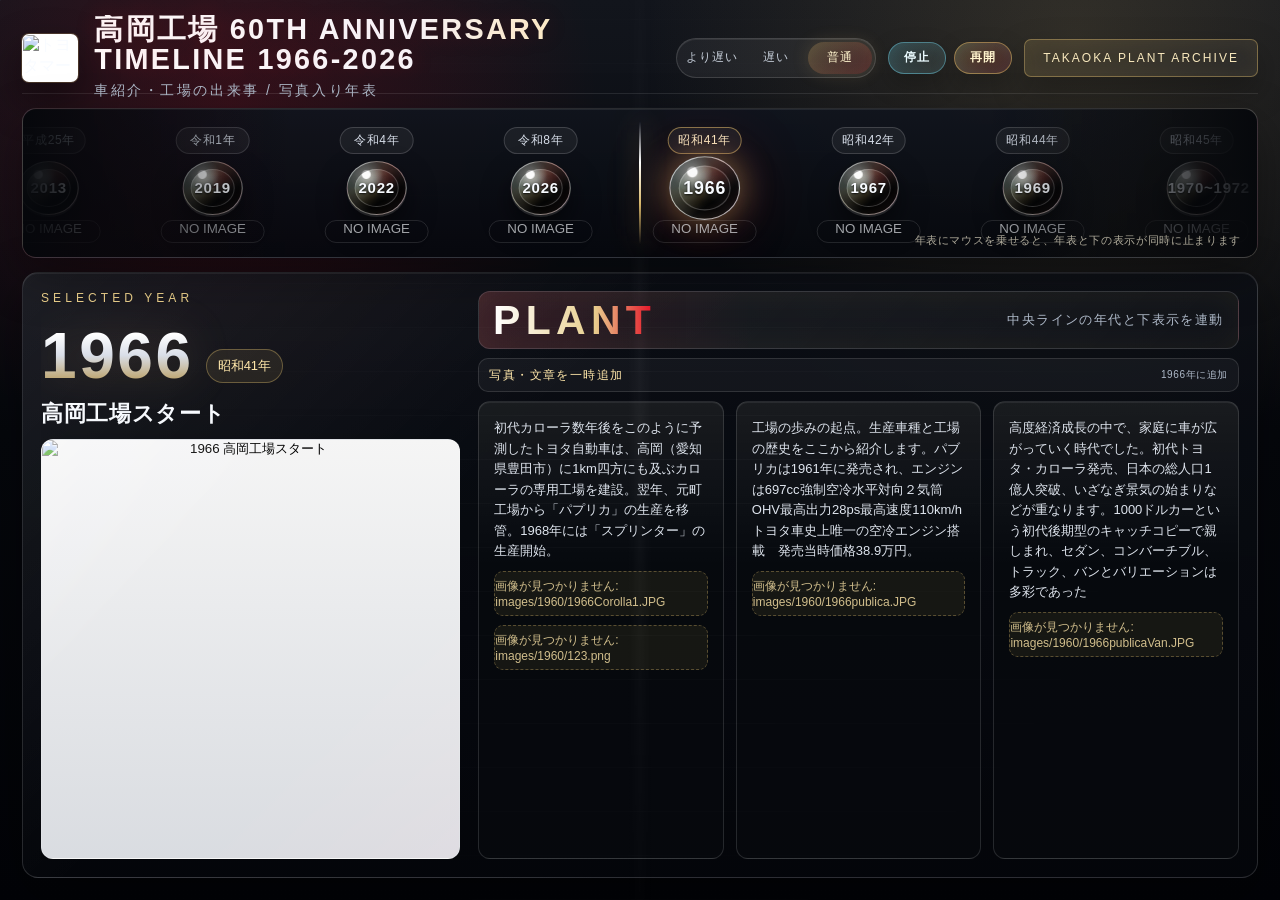
==== index.html @ 4bff5f4b "Add files via upload" ====
<!DOCTYPE html>
<html lang="ja">
<head>
  <meta charset="UTF-8" />
  <meta name="viewport" content="width=device-width, initial-scale=1.0" />
  <title>高岡工場 60th Anniversary Timeline</title>
  <link rel="stylesheet" href="style.css" />
  <script src="script.js" defer></script>
</head>
<body>
  <main class="page">
    <header class="header">
      <div class="title-area">
        <img
          src="images/factory/toyotamark.jpg?v=20260612"
          alt="トヨタマーク"
          class="mark"
        />
        <div>
          <h1><span>高岡工場 60th Anniversary</span> TIMELINE 1966-2026</h1>
          <p>車紹介・工場の出来事 / 写真入り年表</p>
        </div>
      </div>
      <div class="header-actions" aria-label="年表操作">
        <div class="speed-control" aria-label="年表の速度切替">
          <button class="speed-button" type="button" data-speed="verySlow">より遅い</button>
          <button class="speed-button" type="button" data-speed="slow">遅い</button>
          <button class="speed-button active" type="button" data-speed="normal">普通</button>
        </div>
        <div class="play-control" aria-label="年表の再生操作">
          <button id="pauseButton" class="control-button" type="button">停止</button>
          <button id="playButton" class="control-button" type="button">再開</button>
        </div>
        <div class="top-button">TAKAOKA PLANT ARCHIVE</div>
      </div>
    </header>

    <section class="timeline-frame" id="timelineFrame" aria-label="自動スクロール年表">
      <div class="center-line" aria-hidden="true"></div>
      <div class="track-mask">
        <div class="timeline-track" id="timelineTrack"></div>
      </div>
      <p class="pause-note">年表にマウスを乗せると、年表と下の表示が同時に止まります</p>
    </section>

    <section class="main-card">
      <div class="left-panel">
        <p class="label">SELECTED YEAR</p>
        <div class="year-line">
          <span class="big-year" id="selectedYear">1966</span>
          <span class="era-badge" id="selectedEra">昭和41年</span>
        </div>
        <h2 id="selectedTitle">高岡工場スタート</h2>
        <button class="photo-link" id="photoLink" type="button" data-placeholder="メイン写真を追加してください">
          <img id="mainPhoto" alt="選択された年代の写真" />
          <span>画像を開く</span>
        </button>
      </div>

      <div class="right-area">
        <div class="visual-title-box">
          <div id="visualTitle">PLANT</div>
          <p>中央ラインの年代と下表示を連動</p>
        </div>

        <details class="editor-panel">
          <summary>
            <span>写真・文章を一時追加</span>
            <small id="editorYearLabel">1966年に追加</small>
          </summary>
          <div class="editor-grid">
            <label>
              追加先
              <select id="editorTarget">
                <option value="car">車紹介</option>
                <option value="plant">工場の出来事</option>
                <option value="society">社会の出来事</option>
              </select>
            </label>
            <label>
              写真追加（最大3枚）
              <input id="editorImages" type="file" accept="image/*" multiple />
            </label>
            <label class="editor-text-label">
              文章追加
              <textarea id="editorText" rows="2" placeholder="選択中の年代に追加する文章"></textarea>
            </label>
            <div class="editor-buttons">
              <button id="addEditorText" type="button">文章を追加</button>
              <button id="clearEditorAdditions" type="button">一時追加をリセット</button>
            </div>
          </div>
          <p class="editor-note">
            アップローダーは、このブラウザ内の一時追加です。正式保存する場合は画像を images フォルダへ入れ、script.js の content に画像パスを追加してください。
          </p>
        </details>

        <div class="event-grid">
          <article>
            <div id="carContent" class="article-content"></div>
          </article>

          <article>
            <div id="factoryContent" class="article-content"></div>
          </article>

          <article>
            <div id="societyContent" class="article-content"></div>
          </article>
        </div>
      </div>
    </section>
  </main>
</body>
</html>
---- style.css ----
/* ===== 基本設定 ===== */
:root {
  --ink: #f8fbff;
  --muted: #aeb9c8;
  --line: rgba(255, 255, 255, .14);
  --line-strong: rgba(255, 255, 255, .28);
  --panel: rgba(12, 15, 22, .78);
  --panel-deep: rgba(4, 6, 11, .9);
  --red: #e50922;
  --red-soft: rgba(229, 9, 34, .55);
  --gold: #d8b76a;
  --gold-soft: rgba(216, 183, 106, .42);
  --cyan: #78e7ff;
  --cyan-soft: rgba(120, 231, 255, .3);
}

* {
  box-sizing: border-box;
  margin: 0;
  padding: 0;
}

html,
body {
  width: 100%;
  height: 100%;
  overflow: hidden;
  font-family: "Segoe UI", "Meiryo", sans-serif;
  color: var(--ink);
  background:
    radial-gradient(circle at 18% 12%, rgba(229, 9, 34, .18), transparent 28%),
    radial-gradient(circle at 84% 4%, rgba(216, 183, 106, .16), transparent 31%),
    linear-gradient(135deg, rgba(120, 231, 255, .06) 0 1px, transparent 1px 58px),
    linear-gradient(180deg, #12151c 0%, #05070c 48%, #020307 100%);
}

body::before {
  content: "";
  position: fixed;
  inset: 0;
  pointer-events: none;
  background:
    linear-gradient(90deg, transparent 0 49%, rgba(255, 255, 255, .035) 50%, transparent 51%),
    repeating-linear-gradient(0deg, rgba(255, 255, 255, .026) 0 1px, transparent 1px 44px);
  mask-image: radial-gradient(circle at center, #000 0%, transparent 78%);
}

/* ===== 画面全体 ===== */
.page {
  width: 100vw;
  height: 100vh;
  padding: 22px;
  display: grid;
  grid-template-rows: 72px 150px minmax(0, 1fr);
  gap: 14px;
}

/* ===== ヘッダー ===== */
.header {
  display: flex;
  justify-content: space-between;
  align-items: center;
  gap: 18px;
  border-bottom: 1px solid rgba(255, 255, 255, .1);
}

.title-area {
  min-width: 0;
  display: flex;
  align-items: center;
  gap: 16px;
}

.mark {
  width: 78px;
  height: 48px;
  object-fit: contain;
  object-position: center;
  display: block;
  border: 1px solid rgba(255, 255, 255, .64);
  border-radius: 7px;
  background: #fff;
  box-shadow: 0 0 0 1px rgba(216, 183, 106, .22), 0 18px 42px rgba(0, 0, 0, .45);
}

h1 {
  position: relative;
  font-size: clamp(18px, 2.25vw, 34px);
  line-height: 1.03;
  font-weight: 850;
  letter-spacing: .08em;
  color: transparent;
  background: linear-gradient(100deg, #fff 0%, #f8fbff 22%, #ffe9ad 36%, #fff 46%, #d8b76a 62%, #f7e7b0 78%, #fff 100%);
  background-size: 260% 100%;
  -webkit-background-clip: text;
  background-clip: text;
  text-transform: uppercase;
  text-shadow: 0 0 24px rgba(229, 9, 34, .18);
  animation: titleShine 5.8s ease-in-out infinite;
}

h1 span {
  color: transparent;
}

@keyframes titleShine {
  0% {
    background-position: 100% 50%;
    filter: drop-shadow(0 0 8px rgba(216, 183, 106, .08));
  }

  42% {
    background-position: 0% 50%;
    filter: drop-shadow(0 0 18px rgba(216, 183, 106, .28));
  }

  100% {
    background-position: 0% 50%;
    filter: drop-shadow(0 0 8px rgba(216, 183, 106, .12));
  }
}

.header p {
  margin-top: 7px;
  color: var(--muted);
  font-size: clamp(12px, 1.1vw, 16px);
  letter-spacing: .18em;
  white-space: nowrap;
}

.header-actions {
  flex: 0 0 auto;
  display: flex;
  align-items: center;
  gap: 12px;
}

.speed-control {
  display: grid;
  grid-template-columns: repeat(3, 1fr);
  padding: 3px;
  border: 1px solid rgba(255, 255, 255, .14);
  border-radius: 999px;
  background: rgba(255, 255, 255, .055);
  box-shadow: inset 0 1px 0 rgba(255, 255, 255, .08);
}

.speed-button {
  min-width: 64px;
  height: 32px;
  border: 0;
  border-radius: 999px;
  color: #c6ced9;
  background: transparent;
  font: inherit;
  font-size: 12px;
  letter-spacing: .08em;
  cursor: pointer;
  transition: color .2s ease, background .2s ease, box-shadow .2s ease;
}

.speed-button:hover {
  color: #fff;
}

.speed-button.active {
  color: #fff4ce;
  background: linear-gradient(135deg, rgba(216, 183, 106, .24), rgba(229, 9, 34, .16));
  box-shadow: inset 0 0 18px rgba(216, 183, 106, .12), 0 0 18px rgba(216, 183, 106, .16);
}


.play-control {
  display: flex;
  align-items: center;
  gap: 8px;
}

.control-button {
  min-width: 58px;
  height: 32px;
  border: 1px solid rgba(120, 231, 255, .42);
  border-radius: 999px;
  color: #eafbff;
  background: linear-gradient(135deg, rgba(120, 231, 255, .18), rgba(255, 255, 255, .045));
  box-shadow: inset 0 0 18px rgba(120, 231, 255, .1), 0 10px 26px rgba(0, 0, 0, .22);
  font: inherit;
  font-size: 12px;
  font-weight: 700;
  letter-spacing: .12em;
  cursor: pointer;
  transition: color .2s ease, background .2s ease, box-shadow .2s ease, opacity .2s ease;
}

.control-button:hover {
  color: #fff;
  background: linear-gradient(135deg, rgba(120, 231, 255, .28), rgba(216, 183, 106, .12));
  box-shadow: inset 0 0 18px rgba(120, 231, 255, .14), 0 0 18px rgba(120, 231, 255, .18);
}

.control-button.active {
  color: #fff4ce;
  border-color: rgba(216, 183, 106, .55);
  background: linear-gradient(135deg, rgba(216, 183, 106, .24), rgba(229, 9, 34, .16));
}

.top-button {
  flex: 0 0 auto;
  padding: 11px 18px;
  border: 1px solid rgba(216, 183, 106, .45);
  border-radius: 7px;
  color: #f8e8bd;
  background: linear-gradient(135deg, rgba(216, 183, 106, .12), rgba(255, 255, 255, .04));
  box-shadow: inset 0 0 22px rgba(216, 183, 106, .08), 0 14px 34px rgba(0, 0, 0, .28);
  font-size: 12px;
  letter-spacing: .17em;
}

/* ===== 上段タイムライン ===== */
.timeline-frame {
  position: relative;
  overflow: hidden;
  border: 1px solid var(--line);
  border-radius: 14px;
  background:
    linear-gradient(90deg, rgba(229, 9, 34, .08), transparent 20%, transparent 80%, rgba(216, 183, 106, .1)),
    linear-gradient(180deg, rgba(16, 20, 29, .92), rgba(6, 8, 13, .94));
  box-shadow: inset 0 1px 0 rgba(255, 255, 255, .08), 0 18px 48px rgba(0, 0, 0, .34);
}

.timeline-frame::before,
.timeline-frame::after {
  content: "";
  position: absolute;
  top: 0;
  bottom: 0;
  width: 22%;
  z-index: 4;
  pointer-events: none;
}

.timeline-frame::before {
  left: 0;
  background: linear-gradient(90deg, rgba(5, 7, 11, .96), transparent);
}

.timeline-frame::after {
  right: 0;
  background: linear-gradient(270deg, rgba(5, 7, 11, .96), transparent);
}

.center-line {
  position: absolute;
  left: 50%;
  top: 12px;
  width: 2px;
  height: calc(100% - 24px);
  transform: translateX(-50%);
  background: linear-gradient(180deg, transparent, #fff, var(--gold), transparent);
  box-shadow: 0 0 24px rgba(216, 183, 106, .72), 0 0 48px rgba(120, 231, 255, .18);
  z-index: 5;
}

.track-mask {
  height: 100%;
  overflow: hidden;
  padding: 18px 70px 20px;
}

.timeline-track {
  height: 100%;
  display: flex;
  width: max-content;
  transform: translateX(0);
}

.year-node {
  width: 164px;
  height: 116px;
  flex: 0 0 auto;
  border: 0;
  color: var(--ink);
  background: transparent;
  cursor: pointer;
  font-family: inherit;

   /* 追加 */
  text-align: center;
  display: flex;
  flex-direction: column;
  align-items: center;
  justify-content: center;
}


.year-node .era {
  display: inline-block;
  min-width: 74px;
  padding: 4px 8px;
  border: 1px solid rgba(255, 255, 255, .16);
  border-radius: 999px;
  background: rgba(255, 255, 255, .055);
  color: #d7dee9;
  font-size: 12px;
  letter-spacing: .05em;
}

.wheel {
  position: relative;
  width: 60px;
  height: 60px;
  margin: 7px auto 0;
  border-radius: 50%;
  display: grid;
  place-items: center;
  background:
    radial-gradient(circle at 32% 24%, rgba(255, 255, 255, .98) 0 4px, rgba(255, 255, 255, .34) 5px, transparent 17px),
    radial-gradient(circle at 58% 68%, rgba(0, 0, 0, .62), transparent 48%),
    linear-gradient(145deg, rgba(255, 255, 255, .3), rgba(216, 183, 106, .23) 34%, rgba(4, 7, 12, .9) 68%, rgba(229, 9, 34, .18)),
    conic-gradient(from 130deg, rgba(255, 255, 255, .54), rgba(216, 183, 106, .8), rgba(120, 231, 255, .22), rgba(12, 15, 22, .9), rgba(229, 9, 34, .44), rgba(255, 255, 255, .54));
  border: 1px solid rgba(255, 255, 255, .34);
  box-shadow:
    inset 9px 10px 16px rgba(255, 255, 255, .1),
    inset -12px -14px 18px rgba(0, 0, 0, .72),
    inset 0 0 0 7px rgba(0, 0, 0, .44),
    0 14px 28px rgba(0, 0, 0, .54),
    0 2px 0 rgba(255, 255, 255, .18);
  transition: transform .24s ease, box-shadow .24s ease, border-color .24s ease;
}

.wheel::before {
  content: "";
  position: absolute;
  inset: 7px;
  border-radius: 50%;
  border: 1px solid rgba(255, 255, 255, .2);
  background: linear-gradient(145deg, rgba(255, 255, 255, .08), transparent 42%);
  pointer-events: none;
}

.wheel::after {
  content: "";
  position: absolute;
  left: 15px;
  top: 12px;
  width: 18px;
  height: 10px;
  border-radius: 50%;
  background: rgba(255, 255, 255, .42);
  filter: blur(5px);
  pointer-events: none;
}

.wheel strong {
  position: relative;
  z-index: 1;
  font-size: 15px;
  letter-spacing: .05em;
  line-height: 1.05;
  text-align: center;
  white-space: nowrap;
  text-shadow: 0 1px 2px rgba(0, 0, 0, .8), 0 0 12px rgba(255, 244, 206, .28);
}

/* ===== 複数年表示のズレ防止 =====
   1970~1972 のようにまとめた年代は、
   年表ボタン内で 1970~ / 1972 の2段にして中央固定します。
   1年表示の 1966 などは今まで通り1段表示です。
*/
.wheel strong.year-range-label {
  display: flex;
  flex-direction: column;
  align-items: center;
  justify-content: center;
  gap: 0;
  font-size: 13px;
  line-height: .95;
  letter-spacing: .02em;
}

.year-node.active .era,
.year-node:hover .era {
  border-color: rgba(216, 183, 106, .58);
  color: #fff2ca;
}

.year-node.active .wheel,
.year-node:hover .wheel {
  border-color: rgba(255, 255, 255, .58);
  box-shadow:
    inset 10px 10px 18px rgba(255, 255, 255, .13),
    inset -12px -14px 20px rgba(0, 0, 0, .62),
    inset 0 0 0 7px rgba(0, 0, 0, .32),
    0 0 28px rgba(216, 183, 106, .52),
    0 0 58px rgba(229, 9, 34, .28),
    0 18px 34px rgba(0, 0, 0, .58);
  transform: scale(1.18);
}

.year-node.active .wheel {
  animation: activeWheelPulse 1.8s ease-in-out infinite;
}

@keyframes activeWheelPulse {
  0%,
  100% {
    transform: scale(1.16);
  }

  50% {
    transform: scale(1.24);
  }
}

.node-photo {
  width: 104px;
  height: 26px;
  margin: 5px auto 0;
  border-radius: 999px;
  overflow: hidden;
  border: 1px solid rgba(255, 255, 255, .18);
  opacity: .64;
}

.node-photo img {
  width: 120%;
  height: 100%;
  object-fit: cover;
}

.pause-note {
  position: absolute;
  right: 16px;
  bottom: 9px;
  z-index: 6;
  color: rgba(238, 231, 208, .72);
  font-size: 11px;
  letter-spacing: .06em;
}

/* ===== 下段メイン表示 ===== */
.main-card {
  min-height: 0;
  display: grid;
  grid-template-columns: minmax(320px, 35%) 1fr;
  gap: 18px;
  padding: 18px;
  border: 1px solid var(--line);
  border-radius: 16px;
  background:
    linear-gradient(135deg, rgba(255, 255, 255, .07), transparent 36%),
    linear-gradient(180deg, var(--panel), var(--panel-deep));
  box-shadow: inset 0 1px 0 rgba(255, 255, 255, .08), 0 22px 58px rgba(0, 0, 0, .4);
  overflow: hidden;
}

/* ===== 左側：年・メイン写真 ===== */
.left-panel {
  min-width: 0;
  min-height: 0;
  display: grid;
  grid-template-rows: auto auto auto minmax(0, 1fr);
  gap: 12px;
  overflow: hidden;
}

.label {
  color: #f1d58f;
  font-size: 12px;
  letter-spacing: .34em;
}

.year-line {
  display: flex;
  align-items: flex-end;
  gap: 12px;
  padding-top: 8px;
  min-width: 0;
  flex-wrap: wrap;
}

.big-year {
  /* SELECTED YEAR の通常1年表示。小さくしたい時は、この clamp の数値を下げます */
  font-size: clamp(45px, 5vw, 85px);
  line-height: .98;
  font-weight: 700;
  letter-spacing: .04em;
  max-width: 100%;
  background: linear-gradient(180deg, #fff 14%, #d9dee8 48%, #b49248 100%);
  -webkit-background-clip: text;
  color: transparent;
  filter: drop-shadow(0 0 22px rgba(216, 183, 106, .18));
}

/* SELECTED YEAR が 1970~1972 のような複数年の時だけ自動で小さめ・2段表示にする */
.big-year.year-range-label {
  font-weight: 500;
  display: inline-flex;
  flex-direction: column;
  align-items: flex-start;
  justify-content: flex-end;
  gap: 0;
  font-size: clamp(28px, 3vw, 48px);
  line-height: .82;
  letter-spacing: .02em;
  white-space: nowrap;
}

.era-badge {
  margin-bottom: 5px;
  padding: 7px 11px;
  border: 1px solid rgba(216, 183, 106, .38);
  border-radius: 999px;
  background: rgba(216, 183, 106, .1);
  color: #ffe7aa;
  font-size: 13px;
}

.left-panel h2 {
  font-size: clamp(20px, 1.7vw, 28px);
  line-height: 1.25;
  font-weight: 750;
  letter-spacing: .03em;
}

.photo-link {
  min-height: 0;
  height: 100%;
  position: relative;
  width: 100%;
  border: 1px solid rgba(255, 255, 255, .16);
  border-radius: 12px;
  background: linear-gradient(180deg, rgba(255, 255, 255, .96), rgba(226, 229, 234, .96));
  overflow: hidden;
  cursor: pointer;
  box-shadow: 0 18px 44px rgba(0, 0, 0, .35);
}

.photo-link::after {
  content: "";
  position: absolute;
  inset: 0;
  pointer-events: none;
  background: linear-gradient(135deg, rgba(255, 255, 255, .28), transparent 30%, transparent 68%, rgba(229, 9, 34, .16));
  mix-blend-mode: screen;
}

.photo-link img {
  width: 100%;
  height: 100%;
  object-fit: contain;
  display: block;
  transition: transform .45s ease;
}

.photo-link.empty::before {
  content: attr(data-placeholder);
  position: absolute;
  inset: 18px;
  display: grid;
  place-items: center;
  border: 1px dashed rgba(14, 18, 28, .28);
  border-radius: 10px;
  color: rgba(14, 18, 28, .72);
  font-weight: 700;
  letter-spacing: .08em;
  text-align: center;
}

.photo-link:hover img {
  transform: scale(1.025);
}

.photo-link span {
  position: absolute;
  left: 50%;
  top: 50%;
  z-index: 2;
  transform: translate(-50%, -50%);
  background: rgba(5, 7, 11, .78);
  color: #fff;
  border: 1px solid rgba(216, 183, 106, .65);
  border-radius: 999px;
  padding: 10px 18px;
  font-size: 13px;
  letter-spacing: .14em;
  opacity: 0;
  transition: opacity .2s ease;
  backdrop-filter: blur(8px);
}

.photo-link:hover span {
  opacity: 1;
}

/* ===== 右側：説明カード ===== */
.right-area {
  min-width: 0;
  min-height: 0;
  display: grid;
  grid-template-rows: auto auto minmax(0, 1fr);
  gap: 9px;
}

.visual-title-box {
  min-height: 58px;
  border-radius: 12px;
  border: 1px solid rgba(255, 255, 255, .14);
  background:
    linear-gradient(90deg, rgba(229, 9, 34, .12), transparent 36%),
    linear-gradient(135deg, rgba(255, 255, 255, .08), rgba(255, 255, 255, .025));
  padding: 8px 14px;
  display: flex;
  justify-content: space-between;
  align-items: center;
  box-shadow: inset 0 0 34px rgba(216, 183, 106, .06);
}

#visualTitle {
  font-size: clamp(30px, 3.2vw, 52px);
  line-height: .9;
  font-weight: 900;
  letter-spacing: .13em;
  background: linear-gradient(90deg, #fff, #e8cf8e 62%, #e50922);
  -webkit-background-clip: text;
  color: transparent;
}

.visual-title-box p {
  max-width: 220px;
  color: var(--muted);
  text-align: right;
  font-size: 13px;
  letter-spacing: .11em;
}


/* ===== 写真・文章追加パネル ===== */
.editor-panel {
  min-height: 0;
  border: 1px solid rgba(255, 255, 255, .12);
  border-radius: 10px;
  background: rgba(255, 255, 255, .045);
  overflow: hidden;
}

.editor-panel summary {
  min-height: 32px;
  padding: 7px 10px;
  display: flex;
  justify-content: space-between;
  gap: 12px;
  align-items: center;
  color: #ffe7aa;
  cursor: pointer;
  font-size: 12px;
  letter-spacing: .12em;
}

.editor-panel summary small {
  color: var(--muted);
  letter-spacing: .06em;
}

.editor-grid {
  padding: 9px 10px 8px;
  display: grid;
  grid-template-columns: 140px 210px minmax(220px, 1fr) auto;
  gap: 9px;
  align-items: end;
  border-top: 1px solid rgba(255, 255, 255, .09);
}

.editor-grid label {
  display: grid;
  gap: 5px;
  color: #cbd4df;
  font-size: 11px;
  letter-spacing: .08em;
}

.editor-grid select,
.editor-grid input,
.editor-grid textarea {
  width: 100%;
  min-height: 32px;
  border: 1px solid rgba(255, 255, 255, .16);
  border-radius: 8px;
  color: #f8fbff;
  background: rgba(4, 6, 11, .8);
  font: inherit;
  font-size: 12px;
  padding: 7px 8px;
}

.editor-grid textarea {
  min-height: 46px;
  resize: vertical;
}

.editor-buttons {
  display: grid;
  gap: 6px;
}

.editor-buttons button {
  min-height: 30px;
  border: 1px solid rgba(216, 183, 106, .35);
  border-radius: 8px;
  color: #fff4ce;
  background: linear-gradient(135deg, rgba(216, 183, 106, .16), rgba(255, 255, 255, .05));
  font: inherit;
  font-size: 11px;
  cursor: pointer;
}

.editor-note {
  padding: 0 10px 9px;
  color: rgba(223, 229, 238, .68);
  font-size: 11px;
  line-height: 1.45;
}

.event-grid {
  min-height: 0;
  display: grid;
  grid-template-columns: repeat(3, 1fr);
  gap: 12px;
  overflow: hidden;
}

article {
  min-width: 0;
  min-height: 0;
  padding: 15px;
  border: 1px solid rgba(255, 255, 255, .13);
  border-radius: 12px;
  background:
    linear-gradient(180deg, rgba(255, 255, 255, .07), transparent 36%),
    rgba(8, 10, 15, .72);
  display: flex;
  flex-direction: column;
  gap: 10px;
  overflow: auto;
  box-shadow: inset 0 1px 0 rgba(255, 255, 255, .07);
}

article h3 {
  display: flex;
  align-items: baseline;
  gap: 9px;
  color: #fff;
  font-size: clamp(17px, 1.28vw, 22px);
  line-height: 1.2;
}

article h3 span {
  color: var(--gold);
  font-size: 10px;
  letter-spacing: .2em;
}

.article-content {
  min-height: 0;
  display: flex;
  flex-direction: column;
  gap: 9px;
}

.content-text,
.editor-note {
  color: #dfe5ee;
  font-size: clamp(13px, .92vw, 16px);
  line-height: 1.58;
}

.empty-content {
  color: rgba(223, 229, 238, .58);
}

.image-block {
  width: 100%;
  margin: 0;
  flex: 0 0 auto;
}

/* ===== 下段コンテナ内の写真ズレ防止 =====
   写真ごとの縦横比が違っても、写真枠の高さをそろえます。
   object-fit: contain なので、写真は切れずに枠内へ収まります。
*/
.info-photo {
  width: 100%;
  height: clamp(96px, 13vh, 160px);
  max-height: none;
  display: block;
  margin: 0 auto;
  object-fit: contain;
  border-radius: 9px;
  border: 1px solid rgba(255, 255, 255, .12);
  background: rgba(255, 255, 255, .04);
}

.image-block figcaption {
  margin-top: 4px;
  color: rgba(223, 229, 238, .68);
  font-size: 11px;
  text-align: center;
  overflow-wrap: anywhere;
}

.image-missing {
  padding: 10px;
  border-radius: 9px;
  border: 1px dashed rgba(216, 183, 106, .35);
  color: rgba(255, 231, 170, .8);
  background: rgba(216, 183, 106, .08);
  font-size: 12px;
  overflow-wrap: anywhere;
}

.info-photo[hidden] {
  display: none;
}

.spec-row {
  display: grid;
  grid-template-columns: repeat(3, 1fr);
  gap: 8px;
  margin-top: auto;
}

.spec-row div {
  min-width: 0;
  padding: 10px 6px;
  text-align: center;
  border: 1px solid rgba(216, 183, 106, .22);
  border-radius: 9px;
  background: linear-gradient(180deg, rgba(216, 183, 106, .1), rgba(255, 255, 255, .035));
}

.spec-row small {
  display: block;
  color: #c6ced9;
  font-size: 10px;
}

.spec-row strong {
  display: block;
  margin-top: 4px;
  color: #fff4ce;
  font-size: clamp(12px, .9vw, 15px);
  line-height: 1.15;
  overflow-wrap: anywhere;
}

/* ===== 画面が小さい時 ===== */
@media (max-width: 1100px) {
  .header-actions {
    display: none;
  }

  .page {
    padding: 12px;
    grid-template-rows: 62px 134px 1fr;
  }

  .header p {
    white-space: normal;
  }

  .main-card {
    grid-template-columns: minmax(280px, 34%) 1fr;
  }

  .event-grid {
    grid-template-columns: 1fr;
    overflow: auto;
    padding-right: 4px;
  }

  article {
    overflow: visible;
  }
}

@media (max-width: 760px) {
  html,
  body {
    overflow: auto;
  }

  .page {
    height: auto;
    min-height: 100vh;
    grid-template-rows: auto 136px auto;
  }

  .header,
  .title-area,
  .visual-title-box,
  .year-line {
    align-items: flex-start;
  }

  .header,
  .visual-title-box {
    flex-direction: column;
  }

  .main-card {
    grid-template-columns: 1fr;
  }

  .photo-link {
    min-height: 260px;
  }

  .pause-note {
    display: none;
  }
}


@media (max-width: 1100px) {
  .editor-grid {
    grid-template-columns: 1fr 1fr;
  }

  .editor-text-label,
  .editor-buttons {
    grid-column: 1 / -1;
  }
}

@media (max-width: 760px) {
  .editor-grid {
    grid-template-columns: 1fr;
  }

  .editor-text-label,
  .editor-buttons {
    grid-column: auto;
  }
}


/* 見出し・スペック行を削除した後の余白調整 */
.event-grid article {
  padding-top: 16px;
}


/* ===== 追加：年表帯を時々走り抜ける透過RAV4 ===== */
.rav4-runner {
  --rav4-top: 42px;
  position: absolute;
  left: 0;
  top: var(--rav4-top);
  width: var(--runner-width, clamp(190px, 19vw, 320px));
  height: clamp(74px, 7.8vw, 128px);
  z-index: 7;
  pointer-events: none;
  transform: translateX(-135%) scale(1);
  opacity: 0;
  filter: drop-shadow(0 16px 18px rgba(0, 0, 0, .62));
}

.rav4-runner img {
  position: relative;
  z-index: 2;
  width: 100%;
  height: 100%;
  object-fit: contain;
  display: block;
  user-select: none;
}

.rav4-speed-light {
  position: absolute;
  right: -94%;
  top: 48%;
  width: 104%;
  height: 18px;
  transform: translateY(-50%);
  border-radius: 999px;
  background:
    linear-gradient(90deg, rgba(255, 255, 255, .36), rgba(229, 9, 34, .38), transparent 72%),
    linear-gradient(90deg, rgba(120, 231, 255, .18), transparent 65%);
  filter: blur(3px);
  opacity: 0;
}

.rav4-runner.is-running {
  animation: rav4DriveThrough 4.8s cubic-bezier(.22, .74, .28, 1) forwards;
}

.rav4-runner.is-running .rav4-speed-light {
  animation: rav4LightTrail 4.8s ease-out forwards;
}

@keyframes rav4DriveThrough {
  0% {
    transform: translateX(calc(100vw + 120%)) scale(.92);
    opacity: 0;
  }

  8% {
    opacity: 1;
  }

  48% {
    transform: translateX(calc(50vw - 50%)) scale(1.02);
    opacity: 1;
  }

  88% {
    opacity: 1;
  }

  100% {
    transform: translateX(-145%) scale(.96);
    opacity: 0;
  }
}

@keyframes rav4LightTrail {
  0%, 15% {
    opacity: 0;
  }

  28%, 78% {
    opacity: .85;
  }

  100% {
    opacity: 0;
  }
}

@media (max-width: 760px) {
  .rav4-runner {
    width: 190px;
    height: 74px;
  }
}

/* =========================================================
   最終上書き：3つのコンテナ内の画像切れ防止
   車の形は変えない / 画像を切らない / 枠内に自動で収める
   ========================================================= */
.event-grid article {
  overflow-y: auto !important;
  overflow-x: hidden !important;
}

.event-grid article .article-content,
.event-grid article .image-block {
  width: 100% !important;
  min-width: 0 !important;
  overflow: visible !important;
}

.event-grid article img,
.article-content img,
.image-block img,
.info-photo {
  width: 100% !important;
  height: auto !important;
  max-width: 100% !important;
  max-height: none !important;
  aspect-ratio: auto !important;
  object-fit: contain !important;
  object-position: center center !important;
  display: block !important;
  margin: 0 auto !important;
  border-radius: 9px;
  background: rgba(255, 255, 255, .96);
}

/* 写真の上下に少し余白を入れて、端が切れて見えないようにする */
.event-grid article .image-block {
  padding: 6px 0 !important;
}

/* 横長画像だけ大きくなりすぎる時の上限 */
.event-grid article img.info-photo,
.event-grid article .image-block > img {
  max-height: 185px !important;
}

/* 左側メイン写真も形を変えず、切れないようにする */
.photo-link img {
  width: 100% !important;
  height: 100% !important;
  object-fit: contain !important;
  object-position: center center !important;
}


/* ===== 追加：高級感のある金色発光アニメーション =====
   年号が中央に来て表示が切り替わるたびに、右上のタイトル帯だけが上品に光ります。
*/
.visual-title-box {
  position: relative;
  overflow: hidden;
  transform-origin: center;
  will-change: transform, box-shadow, filter;
}

.visual-title-box::after {
  content: "";
  position: absolute;
  inset: -30%;
  pointer-events: none;
  opacity: 0;
  background: linear-gradient(
    115deg,
    transparent 0%,
    transparent 36%,
    rgba(255, 236, 170, .12) 44%,
    rgba(255, 215, 94, .62) 50%,
    rgba(255, 244, 206, .18) 56%,
    transparent 66%,
    transparent 100%
  );
  transform: translateX(-62%) rotate(8deg);
}

.luxury-rotate {
  animation: luxuryGoldGlow 2.1s ease-in-out;
}

.luxury-rotate::after {
  animation: luxuryGoldSweep 2.1s ease-in-out;
}

.luxury-rotate #visualTitle {
  animation: luxuryGoldText 2.1s ease-in-out;
}

@keyframes luxuryGoldGlow {
  0% {
    transform: scale(1);
    box-shadow: inset 0 0 34px rgba(216, 183, 106, .06);
    filter: brightness(1);
  }

  38% {
    transform: scale(1.018);
    box-shadow:
      inset 0 0 40px rgba(255, 226, 140, .18),
      0 0 24px rgba(216, 183, 106, .52),
      0 0 62px rgba(216, 183, 106, .26);
    filter: brightness(1.18);
  }

  100% {
    transform: scale(1);
    box-shadow: inset 0 0 34px rgba(216, 183, 106, .06);
    filter: brightness(1);
  }
}

@keyframes luxuryGoldSweep {
  0% {
    opacity: 0;
    transform: translateX(-62%) rotate(8deg);
  }

  24% {
    opacity: 1;
  }

  62% {
    opacity: .92;
    transform: translateX(62%) rotate(8deg);
  }

  100% {
    opacity: 0;
    transform: translateX(88%) rotate(8deg);
  }
}

@keyframes luxuryGoldText {
  0% {
    filter: drop-shadow(0 0 0 rgba(216, 183, 106, 0));
  }

  42% {
    filter:
      drop-shadow(0 0 10px rgba(255, 226, 140, .76))
      drop-shadow(0 0 24px rgba(216, 183, 106, .42));
  }

  100% {
    filter: drop-shadow(0 0 0 rgba(216, 183, 106, 0));
  }
}
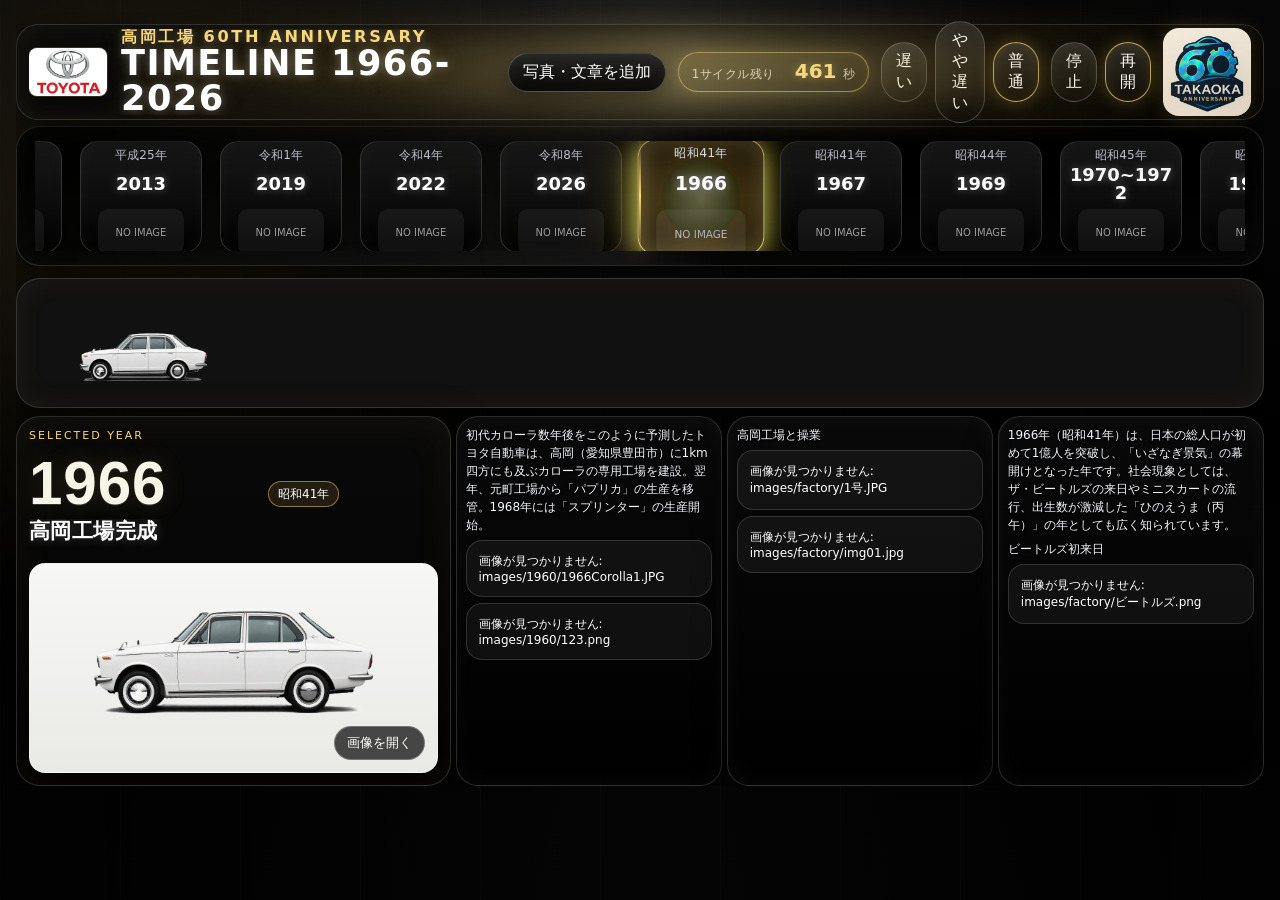
==== commit 75ef7fac: "Add files via upload" ====
--- a/index.html
+++ b/index.html
@@ -1,115 +1,191 @@
 <!DOCTYPE html>
 <html lang="ja">
-<head>
-  <meta charset="UTF-8" />
-  <meta name="viewport" content="width=device-width, initial-scale=1.0" />
-  <title>高岡工場 60th Anniversary Timeline</title>
-  <link rel="stylesheet" href="style.css" />
-  <script src="script.js" defer></script>
-</head>
-<body>
+ <head>
+  <meta charset="utf-8"/>
+  <meta content="width=device-width, initial-scale=1.0" name="viewport"/>
+  <title>
+   高岡工場 60th Anniversary Timeline
+  </title>
+  <link href="style.css?v=slide-demo-v1" rel="stylesheet"/>
+  <script defer="" src="script.js?v=slide-demo-v1">
+  </script>
+ </head>
+ <body>
   <main class="page">
-    <header class="header">
-      <div class="title-area">
-        <img
-          src="images/factory/toyotamark.jpg?v=20260612"
-          alt="トヨタマーク"
-          class="mark"
-        />
-        <div>
-          <h1><span>高岡工場 60th Anniversary</span> TIMELINE 1966-2026</h1>
-          <p>車紹介・工場の出来事 / 写真入り年表</p>
+   <header class="header">
+    <div class="title-area">
+     <img alt="トヨタマーク" class="mark" src="images/factory/toyotamark.jpg?v=20260612"/>
+     <div>
+      <h1>
+       <span>
+        高岡工場 60th Anniversary
+       </span>
+       TIMELINE 1966-2026
+      </h1>
+     </div>
+    </div>
+    <div aria-label="年表操作" class="header-actions">
+     <details class="header-uploader">
+      <summary>写真・文章を追加</summary>
+      <div class="header-uploader-menu">
+       <div class="header-uploader-topline">
+        <strong>選択中の年代へ一時追加</strong>
+        <small id="editorYearLabel">1966年に追加</small>
+       </div>
+       <div class="editor-grid">
+        <label>
+         追加先
+         <select id="editorTarget">
+          <option value="car">車紹介</option>
+          <option value="plant">工場の出来事</option>
+          <option value="society">社会の出来事</option>
+         </select>
+        </label>
+        <label>
+         写真追加（最大3枚）
+         <input accept="image/*" id="editorImages" multiple type="file"/>
+        </label>
+        <label class="editor-text-label">
+         文章追加
+         <textarea id="editorText" placeholder="選択中の年代に追加する文章" rows="2"></textarea>
+        </label>
+        <div class="editor-buttons">
+         <button id="addEditorText" type="button">文章を追加</button>
+         <button id="clearEditorAdditions" type="button">一時追加をリセット</button>
         </div>
+       </div>
+       <p class="editor-note">ブラウザ内への一時追加です。正式保存する場合は画像をimagesフォルダへ入れ、script.jsへ画像パスを追加してください。</p>
       </div>
-      <div class="header-actions" aria-label="年表操作">
-        <div class="speed-control" aria-label="年表の速度切替">
-          <button class="speed-button" type="button" data-speed="verySlow">より遅い</button>
-          <button class="speed-button" type="button" data-speed="slow">遅い</button>
-          <button class="speed-button active" type="button" data-speed="normal">普通</button>
-        </div>
-        <div class="play-control" aria-label="年表の再生操作">
-          <button id="pauseButton" class="control-button" type="button">停止</button>
-          <button id="playButton" class="control-button" type="button">再開</button>
-        </div>
-        <div class="top-button">TAKAOKA PLANT ARCHIVE</div>
-      </div>
-    </header>
+     </details>
+     <div class="cycle-timer" id="cycleTimer" role="timer" aria-live="off" title="現在の速度と登録年代数から1サイクルの残り時間を計算します">
+      <span class="cycle-timer-label">1サイクル残り</span>
+      <strong id="cycleRemainingSeconds">--</strong>
+      <span class="cycle-timer-unit">秒</span>
+     </div>
+      <div aria-label="年表の速度切替" class="speed-control">
+      <button class="speed-button" data-speed="verySlow" type="button">
+       遅い
+      </button>
+      <button class="speed-button" data-speed="slow" type="button">
+       やや遅い
+      </button>
+      <button class="speed-button active" data-speed="normal" type="button">
+       普通
+      </button>
+     </div>
+     <div aria-label="年表の再生操作" class="play-control">
+      <button class="control-button" id="pauseButton" type="button">
+       停止
+      </button>
+      <button class="control-button" id="playButton" type="button">
+       再開
+      </button>
+     </div>
+     <!-- 高岡60周年公式ロゴ　無断使用・転載・転用禁止 -->
+     <img alt="高岡工場60周年ロゴ" class="archive-logo" src="images/factory/60thLOGO.png"/>
+    </div>
+   </header>
+   <section aria-label="自動スクロール年表" class="timeline-frame" id="timelineFrame">
+    <div aria-hidden="true" class="center-line">
+    </div>
+    <div class="track-mask">
+     <div class="timeline-track" id="timelineTrack">
+     </div>
+    </div>
+    <p class="pause-note">
+     年表にマウスを乗せると、年表と下の表示が同時に止まります
+    </p>
+   </section>
+   <div aria-label="歴代車走行ステージ" class="drive-stage drive-stage-full" id="driveStage">
+    <div aria-hidden="true" class="drive-bg">
+    </div>
+    <div aria-hidden="true" class="weather-effects">
+     <div class="weather-clouds"></div>
+     <div class="weather-rain"></div>
+     <div class="weather-night-lights"></div>
+    </div>
+    <div aria-hidden="true" class="drive-cars" id="driveCars">
+     <div class="drive-car-slot car-slot-1966">
+      <img alt="" class="drive-car car-1966" src="images/run-cars/corolla-60th.png"/>
+     </div>
+     <div class="drive-car-slot car-slot-1970">
+      <img alt="" class="drive-car car-1970" src="images/run-cars/corolla-green.png"/>
+     </div>
+     <div class="drive-car-slot car-slot-1980">
+      <img alt="" class="drive-car car-1980" src="images/run-cars/levin.png"/>
+     </div>
+     <div class="drive-car-slot car-slot-1990">
+      <img alt="" class="drive-car car-1990" src="images/run-cars/prius.png"/>
+     </div>
+     <div class="drive-car-slot car-slot-2000">
+      <img alt="" class="drive-car car-2000" src="images/run-cars/iQ.png"/>
+     </div>
+     <div class="drive-car-slot car-slot-2010">
+      <img alt="" class="drive-car car-2010" src="images/run-cars/hayy.png"/>
+     </div>
+     <div class="drive-car-slot car-slot-2020">
+      <img alt="" class="drive-car car-2020" src="images/run-cars/rav4-silver.png"/>
+     </div>
+    </div>
+   </div>
+   <section class="main-card">
+    <div class="left-panel">
+     <p class="label">
+      SELECTED YEAR
+     </p>
+     <div class="year-line">
+      <span class="big-year" id="selectedYear">
+       1966
+      </span>
+      <span class="era-badge" id="selectedEra">
+       昭和41年
+      </span>
+     </div>
+     <h2 id="selectedTitle">
+      高岡工場スタート
+     </h2>
+     <button class="photo-link" data-placeholder="メイン写真を追加してください" id="photoLink" type="button">
+      <img alt="選択された年代の写真" id="mainPhoto"/>
+      <span>
+       画像を開く
+      </span>
+     </button>
+    </div>
+    <div class="right-area">
+     <div class="event-grid">
+      <article>
+       <div class="article-content" id="carContent">
+       </div>
+      </article>
+      <article>
+       <div class="article-content" id="factoryContent">
+       </div>
+      </article>
+      <article>
+       <div class="article-content" id="societyContent">
+       </div>
+      </article>
+     </div>
+    </div>
+   </section>
+  </main>
+  <script>
+   (() => {
+    const stage = document.getElementById("driveStage");
+    if (!stage) return;
 
-    <section class="timeline-frame" id="timelineFrame" aria-label="自動スクロール年表">
-      <div class="center-line" aria-hidden="true"></div>
-      <div class="track-mask">
-        <div class="timeline-track" id="timelineTrack"></div>
-      </div>
-      <p class="pause-note">年表にマウスを乗せると、年表と下の表示が同時に止まります</p>
-    </section>
+    const weatherModes = ["sunny", "cloudy", "night"];
+    let weatherIndex = 0;
 
-    <section class="main-card">
-      <div class="left-panel">
-        <p class="label">SELECTED YEAR</p>
-        <div class="year-line">
-          <span class="big-year" id="selectedYear">1966</span>
-          <span class="era-badge" id="selectedEra">昭和41年</span>
-        </div>
-        <h2 id="selectedTitle">高岡工場スタート</h2>
-        <button class="photo-link" id="photoLink" type="button" data-placeholder="メイン写真を追加してください">
-          <img id="mainPhoto" alt="選択された年代の写真" />
-          <span>画像を開く</span>
-        </button>
-      </div>
+    const applyWeather = () => {
+     stage.classList.remove(...weatherModes);
+     stage.classList.add(weatherModes[weatherIndex]);
+     weatherIndex = (weatherIndex + 1) % weatherModes.length;
+    };
 
-      <div class="right-area">
-        <div class="visual-title-box">
-          <div id="visualTitle">PLANT</div>
-          <p>中央ラインの年代と下表示を連動</p>
-        </div>
-
-        <details class="editor-panel">
-          <summary>
-            <span>写真・文章を一時追加</span>
-            <small id="editorYearLabel">1966年に追加</small>
-          </summary>
-          <div class="editor-grid">
-            <label>
-              追加先
-              <select id="editorTarget">
-                <option value="car">車紹介</option>
-                <option value="plant">工場の出来事</option>
-                <option value="society">社会の出来事</option>
-              </select>
-            </label>
-            <label>
-              写真追加（最大3枚）
-              <input id="editorImages" type="file" accept="image/*" multiple />
-            </label>
-            <label class="editor-text-label">
-              文章追加
-              <textarea id="editorText" rows="2" placeholder="選択中の年代に追加する文章"></textarea>
-            </label>
-            <div class="editor-buttons">
-              <button id="addEditorText" type="button">文章を追加</button>
-              <button id="clearEditorAdditions" type="button">一時追加をリセット</button>
-            </div>
-          </div>
-          <p class="editor-note">
-            アップローダーは、このブラウザ内の一時追加です。正式保存する場合は画像を images フォルダへ入れ、script.js の content に画像パスを追加してください。
-          </p>
-        </details>
-
-        <div class="event-grid">
-          <article>
-            <div id="carContent" class="article-content"></div>
-          </article>
-
-          <article>
-            <div id="factoryContent" class="article-content"></div>
-          </article>
-
-          <article>
-            <div id="societyContent" class="article-content"></div>
-          </article>
-        </div>
-      </div>
-    </section>
-  </main>
-</body>
+    applyWeather();
+    window.setInterval(applyWeather, 30000);
+   })();
+  </script>
+ </body>
 </html>
--- a/style.css
+++ b/style.css
@@ -1,1199 +1,3696 @@
-/* ===== 基本設定 ===== */
-:root {
-  --ink: #f8fbff;
-  --muted: #aeb9c8;
-  --line: rgba(255, 255, 255, .14);
-  --line-strong: rgba(255, 255, 255, .28);
-  --panel: rgba(12, 15, 22, .78);
-  --panel-deep: rgba(4, 6, 11, .9);
-  --red: #e50922;
-  --red-soft: rgba(229, 9, 34, .55);
-  --gold: #d8b76a;
-  --gold-soft: rgba(216, 183, 106, .42);
-  --cyan: #78e7ff;
-  --cyan-soft: rgba(120, 231, 255, .3);
-}
-
-* {
-  box-sizing: border-box;
-  margin: 0;
-  padding: 0;
-}
-
-html,
-body {
-  width: 100%;
-  height: 100%;
-  overflow: hidden;
-  font-family: "Segoe UI", "Meiryo", sans-serif;
-  color: var(--ink);
+/* =========================================================
+   高岡工場 60th Anniversary Timeline
+   黒背景・白文字 強調版 CSS
+   ※ JSの光の流れ・車の走行アクションは変更不要
+   ※ このファイルを style.css として使ってください
+   ========================================================= */
+
+:root{
+  --bg:#000;
+  --bg2:#050505;
+  --panel:rgba(8,10,14,.88);
+  --panel2:rgba(0,0,0,.76);
+  --line:rgba(255,255,255,.16);
+  --line2:rgba(218,178,78,.38);
+  --text:#fff;
+  --soft:#e9edf4;
+  --muted:#aeb6c4;
+  --gold:#dab24e;
+  --gold2:#f7d879;
+  --red:#d71920;
+  --shadow:0 18px 46px rgba(0,0,0,.62);
+  --runner-width:clamp(160px, 15vw, 260px);
+  --rav4-top:24px;
+  /* ヘッドライトだけの高さ。JS側の lightTop で車種ごとに上書きします。 */
+  --runner-light-top:48%;
+}
+
+*{
+  box-sizing:border-box;
+}
+
+html{
+  min-height:100%;
+  background:#000;
+}
+
+body{
+  margin:0;
+  min-height:100vh;
+  color:var(--text);
+  font-family:"Segoe UI", "Noto Sans JP", system-ui, sans-serif;
   background:
-    radial-gradient(circle at 18% 12%, rgba(229, 9, 34, .18), transparent 28%),
-    radial-gradient(circle at 84% 4%, rgba(216, 183, 106, .16), transparent 31%),
-    linear-gradient(135deg, rgba(120, 231, 255, .06) 0 1px, transparent 1px 58px),
-    linear-gradient(180deg, #12151c 0%, #05070c 48%, #020307 100%);
-}
-
-body::before {
-  content: "";
-  position: fixed;
-  inset: 0;
-  pointer-events: none;
+    radial-gradient(circle at 50% 0%, rgba(85,85,85,.22), transparent 34%),
+    radial-gradient(circle at 12% 22%, rgba(218,178,78,.13), transparent 32%),
+    linear-gradient(180deg, #070707 0%, #000 48%, #020202 100%);
+  overflow-x:hidden;
+}
+
+body::before{
+  content:"";
+  position:fixed;
+  inset:0;
+  pointer-events:none;
   background:
-    linear-gradient(90deg, transparent 0 49%, rgba(255, 255, 255, .035) 50%, transparent 51%),
-    repeating-linear-gradient(0deg, rgba(255, 255, 255, .026) 0 1px, transparent 1px 44px);
-  mask-image: radial-gradient(circle at center, #000 0%, transparent 78%);
-}
-
-/* ===== 画面全体 ===== */
-.page {
-  width: 100vw;
-  height: 100vh;
-  padding: 22px;
-  display: grid;
-  grid-template-rows: 72px 150px minmax(0, 1fr);
-  gap: 14px;
-}
-
-/* ===== ヘッダー ===== */
-.header {
-  display: flex;
-  justify-content: space-between;
-  align-items: center;
-  gap: 18px;
-  border-bottom: 1px solid rgba(255, 255, 255, .1);
-}
-
-.title-area {
-  min-width: 0;
-  display: flex;
-  align-items: center;
-  gap: 16px;
-}
-
-.mark {
-  width: 78px;
-  height: 48px;
-  object-fit: contain;
-  object-position: center;
-  display: block;
-  border: 1px solid rgba(255, 255, 255, .64);
-  border-radius: 7px;
-  background: #fff;
-  box-shadow: 0 0 0 1px rgba(216, 183, 106, .22), 0 18px 42px rgba(0, 0, 0, .45);
-}
-
-h1 {
-  position: relative;
-  font-size: clamp(18px, 2.25vw, 34px);
-  line-height: 1.03;
-  font-weight: 850;
-  letter-spacing: .08em;
-  color: transparent;
-  background: linear-gradient(100deg, #fff 0%, #f8fbff 22%, #ffe9ad 36%, #fff 46%, #d8b76a 62%, #f7e7b0 78%, #fff 100%);
-  background-size: 260% 100%;
-  -webkit-background-clip: text;
-  background-clip: text;
-  text-transform: uppercase;
-  text-shadow: 0 0 24px rgba(229, 9, 34, .18);
-  animation: titleShine 5.8s ease-in-out infinite;
-}
-
-h1 span {
-  color: transparent;
-}
-
-@keyframes titleShine {
-  0% {
-    background-position: 100% 50%;
-    filter: drop-shadow(0 0 8px rgba(216, 183, 106, .08));
-  }
-
-  42% {
-    background-position: 0% 50%;
-    filter: drop-shadow(0 0 18px rgba(216, 183, 106, .28));
-  }
-
-  100% {
-    background-position: 0% 50%;
-    filter: drop-shadow(0 0 8px rgba(216, 183, 106, .12));
-  }
-}
-
-.header p {
-  margin-top: 7px;
-  color: var(--muted);
-  font-size: clamp(12px, 1.1vw, 16px);
-  letter-spacing: .18em;
-  white-space: nowrap;
-}
-
-.header-actions {
-  flex: 0 0 auto;
-  display: flex;
-  align-items: center;
-  gap: 12px;
-}
-
-.speed-control {
-  display: grid;
-  grid-template-columns: repeat(3, 1fr);
-  padding: 3px;
-  border: 1px solid rgba(255, 255, 255, .14);
-  border-radius: 999px;
-  background: rgba(255, 255, 255, .055);
-  box-shadow: inset 0 1px 0 rgba(255, 255, 255, .08);
-}
-
-.speed-button {
-  min-width: 64px;
-  height: 32px;
-  border: 0;
-  border-radius: 999px;
-  color: #c6ced9;
-  background: transparent;
-  font: inherit;
-  font-size: 12px;
-  letter-spacing: .08em;
-  cursor: pointer;
-  transition: color .2s ease, background .2s ease, box-shadow .2s ease;
-}
-
-.speed-button:hover {
-  color: #fff;
-}
-
-.speed-button.active {
-  color: #fff4ce;
-  background: linear-gradient(135deg, rgba(216, 183, 106, .24), rgba(229, 9, 34, .16));
-  box-shadow: inset 0 0 18px rgba(216, 183, 106, .12), 0 0 18px rgba(216, 183, 106, .16);
-}
-
-
-.play-control {
-  display: flex;
-  align-items: center;
-  gap: 8px;
-}
-
-.control-button {
-  min-width: 58px;
-  height: 32px;
-  border: 1px solid rgba(120, 231, 255, .42);
-  border-radius: 999px;
-  color: #eafbff;
-  background: linear-gradient(135deg, rgba(120, 231, 255, .18), rgba(255, 255, 255, .045));
-  box-shadow: inset 0 0 18px rgba(120, 231, 255, .1), 0 10px 26px rgba(0, 0, 0, .22);
-  font: inherit;
-  font-size: 12px;
-  font-weight: 700;
-  letter-spacing: .12em;
-  cursor: pointer;
-  transition: color .2s ease, background .2s ease, box-shadow .2s ease, opacity .2s ease;
-}
-
-.control-button:hover {
-  color: #fff;
-  background: linear-gradient(135deg, rgba(120, 231, 255, .28), rgba(216, 183, 106, .12));
-  box-shadow: inset 0 0 18px rgba(120, 231, 255, .14), 0 0 18px rgba(120, 231, 255, .18);
-}
-
-.control-button.active {
-  color: #fff4ce;
-  border-color: rgba(216, 183, 106, .55);
-  background: linear-gradient(135deg, rgba(216, 183, 106, .24), rgba(229, 9, 34, .16));
-}
-
-.top-button {
-  flex: 0 0 auto;
-  padding: 11px 18px;
-  border: 1px solid rgba(216, 183, 106, .45);
-  border-radius: 7px;
-  color: #f8e8bd;
-  background: linear-gradient(135deg, rgba(216, 183, 106, .12), rgba(255, 255, 255, .04));
-  box-shadow: inset 0 0 22px rgba(216, 183, 106, .08), 0 14px 34px rgba(0, 0, 0, .28);
-  font-size: 12px;
-  letter-spacing: .17em;
-}
-
-/* ===== 上段タイムライン ===== */
-.timeline-frame {
+    linear-gradient(90deg, transparent, rgba(255,255,255,.035), transparent),
+    repeating-linear-gradient(90deg, rgba(255,255,255,.025) 0 1px, transparent 1px 120px);
+  opacity:.55;
+  animation:bgFlow 12s linear infinite;
+}
+
+@keyframes bgFlow{
+  from{ transform:translateX(-120px); }
+  to{ transform:translateX(120px); }
+}
+
+button,
+input,
+select,
+textarea{
+  font:inherit;
+}
+
+button{
+  cursor:pointer;
+}
+
+img{
+  max-width:100%;
+  display:block;
+}
+
+.page{
+  width:min(1500px, calc(100% - 32px));
+  margin:0 auto;
+  padding:24px 0 36px;
+}
+
+.header{
+  display:flex;
+  align-items:center;
+  justify-content:space-between;
+  gap:20px;
+  margin-bottom:18px;
+  padding:16px 18px;
+  border:1px solid rgba(255,255,255,.15);
+  border-radius:22px;
+  background:linear-gradient(135deg, rgba(12,12,12,.94), rgba(0,0,0,.82));
+  box-shadow:var(--shadow), inset 0 0 30px rgba(218,178,78,.06);
+}
+
+.title-area{
+  position:relative;
+  display:flex;
+  align-items:center;
+  gap:14px;
+  min-width:0;
+  overflow:hidden;
+  border-radius:14px;
+}
+
+/* トヨタマークから右へ流れるゴールドの光 */
+.title-area::after{
+  content:"";
+  position:absolute;
+  left:74px;
+  top:50%;
+  width:46%;
+  height:2px;
+  pointer-events:none;
+  border-radius:999px;
+  background:linear-gradient(90deg,
+    rgba(247,216,121,0),
+    rgba(247,216,121,.95),
+    rgba(255,255,255,.72),
+    rgba(247,216,121,0)
+  );
+  box-shadow:
+    0 0 8px rgba(247,216,121,.95),
+    0 0 18px rgba(218,178,78,.62);
+  transform:translateY(-50%) translateX(-105%);
+  animation:toyotaGoldFlow 4.2s linear infinite;
+  z-index:1;
+}
+
+.title-area > *{
+  position:relative;
+  z-index:2;
+}
+
+@keyframes toyotaGoldFlow{
+  0%{ transform:translateY(-50%) translateX(-115%); opacity:0; }
+  12%{ opacity:1; }
+  72%{ opacity:1; }
+  100%{ transform:translateY(-50%) translateX(235%); opacity:0; }
+}
+
+.mark,
+.toyota-mark{
+  width:78px;
+  height:48px;
+  object-fit:cover;
+  object-position:center;
+  flex:0 0 auto;
+  border:1px solid rgba(255,255,255,.35);
+  border-radius:8px;
+  background:#fff;
+  box-shadow:0 0 0 1px rgba(216,183,106,.22), 0 12px 28px rgba(0,0,0,.45);
+}
+
+h1{
+  margin:0;
+  font-size:clamp(22px, 3vw, 46px);
+  line-height:1.02;
+  letter-spacing:.04em;
+  color:#fff;
+  text-shadow:0 0 10px rgba(255,255,255,.3), 0 0 24px rgba(218,178,78,.22);
+}
+
+h1 span{
+  display:block;
+  margin-bottom:4px;
+  color:var(--gold2);
+  font-size:.46em;
+  letter-spacing:.16em;
+  text-transform:uppercase;
+}
+
+.header-actions{
+  display:flex;
+  align-items:center;
+  gap:12px;
+  flex-wrap:wrap;
+  justify-content:flex-end;
+}
+
+.speed-control,
+.play-control{
+  display:flex;
+  align-items:center;
+  gap:8px;
+}
+
+.speed-button,
+.control-button,
+.editor-buttons button{
+  min-height:36px;
+  padding:8px 14px;
+  border:1px solid rgba(255,255,255,.22);
+  border-radius:999px;
+  color:#fff;
+  background:linear-gradient(180deg, rgba(35,35,35,.94), rgba(0,0,0,.9));
+  box-shadow:inset 0 0 16px rgba(255,255,255,.04), 0 8px 20px rgba(0,0,0,.35);
+}
+
+.speed-button.active,
+.control-button.active,
+.editor-buttons button:hover{
+  border-color:rgba(247,216,121,.72);
+  color:#fff;
+  box-shadow:0 0 18px rgba(218,178,78,.28), inset 0 0 14px rgba(218,178,78,.12);
+}
+
+.archive-logo{
+  width:92px;
+  height:92px;
+  object-fit:contain;
+  border-radius:16px;
+  background:rgba(255,255,255,.05);
+  box-shadow:0 0 20px rgba(218,178,78,.2);
+}
+
+.timeline-frame{
+  position:relative;
+  height:178px;
+  overflow:hidden;
+  margin-bottom:18px;
+  border:1px solid rgba(255,255,255,.16);
+  border-radius:24px;
+  background:
+    linear-gradient(180deg, rgba(0,0,0,.94), rgba(4,4,4,.94)),
+    radial-gradient(circle at center, rgba(218,178,78,.16), transparent 50%);
+  box-shadow:var(--shadow), inset 0 0 42px rgba(255,255,255,.035);
+}
+
+.timeline-frame::before{
+  content:"";
+  position:absolute;
+  inset:0;
+  pointer-events:none;
+  background:linear-gradient(90deg, transparent 0%, rgba(255,255,255,.14) 48%, transparent 56%);
+  opacity:.42;
+  animation:lightSweep 5.2s linear infinite;
+}
+
+@keyframes lightSweep{
+  from{ transform:translateX(-100%); }
+  to{ transform:translateX(100%); }
+}
+
+.center-line{
+  position:absolute;
+  left:50%;
+  top:12px;
+  bottom:34px;
+  width:2px;
+  transform:translateX(-50%);
+  background:linear-gradient(180deg, transparent, var(--gold2), transparent);
+  box-shadow:0 0 18px rgba(247,216,121,.75);
+  z-index:4;
+}
+
+.track-mask{
+  position:absolute;
+  inset:18px 18px 42px;
+  overflow:hidden;
+}
+
+.timeline-track{
+  position:absolute;
+  left:0;
+  top:0;
+  display:flex;
+  align-items:flex-start;
+  gap:18px;
+  height:112px;
+  will-change:transform;
+}
+
+.year-node{
+  position:relative;
+  display:grid;
+  grid-template-rows:auto 44px 52px;
+  justify-items:center;
+  align-items:center;
+  flex:0 0 122px;
+  width:122px;
+  height:112px;
+  padding:7px 8px;
+  border:1px solid rgba(255,255,255,.16);
+  border-radius:18px;
+  color:#fff;
+  background:linear-gradient(180deg, rgba(28,28,28,.92), rgba(0,0,0,.94));
+  box-shadow:0 8px 24px rgba(0,0,0,.46), inset 0 0 18px rgba(255,255,255,.04);
+}
+
+.year-node.active{
+  border-color:rgba(247,216,121,.75);
+  box-shadow:0 0 24px rgba(218,178,78,.36), inset 0 0 18px rgba(218,178,78,.12);
+}
+
+.year-node .era{
+  color:#d9dfeb;
+  font-size:12px;
+  line-height:1.1;
+}
+
+.year-node .wheel{
+  display:flex;
+  align-items:center;
+  justify-content:center;
+  width:100%;
+  color:#fff;
+}
+
+.year-node .wheel strong{
+  display:block;
+  max-width:100%;
+  color:#fff;
+  font-size:clamp(16px, 1.4vw, 22px);
+  line-height:1;
+  white-space:normal;
+  text-align:center;
+  overflow-wrap:anywhere;
+  text-shadow:0 0 8px rgba(255,255,255,.35);
+}
+
+.node-photo{
+  display:flex;
+  align-items:center;
+  justify-content:center;
+  width:86px;
+  height:46px;
+  border-radius:10px;
+  overflow:hidden;
+  background:rgba(255,255,255,.06);
+  color:rgba(255,255,255,.58);
+  font-size:10px;
+}
+
+.node-photo img{
+  width:100%;
+  height:100%;
+  object-fit:cover;
+}
+
+.pause-note{
+  position:absolute;
+  left:50%;
+  bottom:9px;
+  transform:translateX(-50%);
+  margin:0;
+  width:max-content;
+  max-width:calc(100% - 32px);
+  color:rgba(255,255,255,.78);
+  font-size:13px;
+  text-align:center;
+  z-index:5;
+}
+
+.main-card{
+  display:grid;
+  grid-template-columns:minmax(310px, .86fr) minmax(520px, 1.6fr);
+  gap:18px;
+  align-items:stretch;
+}
+
+.left-panel,
+.right-area{
+  min-width:0;
+}
+
+.left-panel{
+  padding:20px;
+  border:1px solid rgba(255,255,255,.16);
+  border-radius:24px;
+  background:linear-gradient(180deg, rgba(10,10,10,.94), rgba(0,0,0,.88));
+  box-shadow:var(--shadow), inset 0 0 42px rgba(218,178,78,.06);
+}
+
+.label{
+  margin:0 0 8px;
+  color:var(--gold2);
+  font-size:12px;
+  letter-spacing:.18em;
+}
+
+.year-line{
+  display:flex;
+  align-items:flex-end;
+  gap:12px;
+  flex-wrap:wrap;
+  margin-bottom:8px;
+}
+
+.big-year{
+  color:#fff;
+  font-size:clamp(38px, 6vw, 86px);
+  font-weight:800;
+  line-height:.88;
+  letter-spacing:-.04em;
+  text-shadow:0 0 18px rgba(255,255,255,.38), 0 0 34px rgba(218,178,78,.22);
+}
+
+.era-badge{
+  display:inline-flex;
+  align-items:center;
+  min-height:30px;
+  padding:5px 10px;
+  border:1px solid rgba(247,216,121,.5);
+  border-radius:999px;
+  color:#fff;
+  background:rgba(218,178,78,.12);
+  font-size:14px;
+}
+
+#selectedTitle{
+  margin:6px 0 16px;
+  color:#fff;
+  font-size:clamp(22px, 2.1vw, 34px);
+  line-height:1.15;
+  text-shadow:0 0 12px rgba(255,255,255,.25);
+}
+
+.photo-link{
+  position:relative;
+  display:block;
+  width:100%;
+  min-height:320px;
+  padding:0;
+  border:1px solid rgba(255,255,255,.18);
+  border-radius:20px;
+  overflow:hidden;
+  color:#fff;
+  background:rgba(0,0,0,.78);
+  box-shadow:inset 0 0 32px rgba(255,255,255,.04);
+}
+
+.photo-link img{
+  width:100%;
+  height:100%;
+  min-height:320px;
+  object-fit:contain;
+}
+
+.photo-link span{
+  position:absolute;
+  right:12px;
+  bottom:12px;
+  padding:7px 12px;
+  border:1px solid rgba(255,255,255,.25);
+  border-radius:999px;
+  background:rgba(0,0,0,.7);
+  color:#fff;
+  font-size:13px;
+}
+
+.photo-link.empty::before{
+  content:attr(data-placeholder);
+  position:absolute;
+  inset:0;
+  display:flex;
+  align-items:center;
+  justify-content:center;
+  color:rgba(255,255,255,.72);
+}
+
+.right-area{
+  display:flex;
+  flex-direction:column;
+  gap:14px;
+}
+
+.visual-title-box{
+  position:relative;
+  overflow:hidden;
+  min-height:104px;
+  padding:16px 18px;
+  border:1px solid rgba(255,255,255,.16);
+  border-radius:24px;
+  background:linear-gradient(135deg, rgba(10,10,10,.96), rgba(0,0,0,.9));
+  box-shadow:var(--shadow), inset 0 0 30px rgba(218,178,78,.06);
+}
+
+.visual-title-box::after{
+  content:"";
+  position:absolute;
+  inset:0;
+  pointer-events:none;
+  background:linear-gradient(100deg, transparent, rgba(255,255,255,.18), transparent);
+  transform:translateX(-120%);
+  animation:visualSweep 4.8s linear infinite;
+}
+
+@keyframes visualSweep{
+  to{ transform:translateX(120%); }
+}
+
+#visualTitle{
+  color:#fff;
+  font-size:clamp(34px, 5vw, 76px);
+  font-weight:900;
+  line-height:.9;
+  letter-spacing:.04em;
+  text-shadow:0 0 18px rgba(255,255,255,.4), 0 0 30px rgba(218,178,78,.24);
+}
+
+.visual-title-box p{
+  margin:8px 0 0;
+  color:rgba(255,255,255,.76);
+}
+
+.luxury-rotate{
+  animation:luxuryPulse .75s ease;
+}
+
+@keyframes luxuryPulse{
+  0%{ box-shadow:var(--shadow), inset 0 0 18px rgba(218,178,78,.04); }
+  50%{ box-shadow:0 0 34px rgba(218,178,78,.28), var(--shadow); }
+  100%{ box-shadow:var(--shadow), inset 0 0 30px rgba(218,178,78,.06); }
+}
+
+.editor-panel{
+  border:1px solid rgba(255,255,255,.14);
+  border-radius:18px;
+  background:rgba(0,0,0,.64);
+  color:#fff;
+  overflow:hidden;
+}
+
+.editor-panel summary{
+  display:flex;
+  align-items:center;
+  justify-content:space-between;
+  gap:12px;
+  padding:12px 14px;
+  cursor:pointer;
+}
+
+.editor-panel small{
+  color:rgba(255,255,255,.68);
+}
+
+.editor-grid{
+  display:grid;
+  grid-template-columns:180px 1fr;
+  gap:12px;
+  padding:0 14px 14px;
+}
+
+.editor-grid label{
+  display:flex;
+  flex-direction:column;
+  gap:6px;
+  color:rgba(255,255,255,.82);
+  font-size:13px;
+}
+
+.editor-text-label{
+  grid-column:1 / -1;
+}
+
+.editor-buttons{
+  grid-column:1 / -1;
+  display:flex;
+  gap:10px;
+  flex-wrap:wrap;
+}
+
+.editor-note{
+  margin:0;
+  padding:0 14px 14px;
+  color:rgba(255,255,255,.62);
+  font-size:12px;
+}
+
+input,
+select,
+textarea{
+  width:100%;
+  border:1px solid rgba(255,255,255,.22);
+  border-radius:12px;
+  color:#fff;
+  background:rgba(0,0,0,.76);
+  padding:9px 10px;
+}
+
+textarea{
+  resize:vertical;
+}
+
+.event-grid{
+  display:grid;
+  grid-template-columns:repeat(3, minmax(0, 1fr));
+  gap:14px;
+}
+
+.event-grid article{
+  min-width:0;
+  min-height:360px;
+  padding:14px;
+  border:1px solid rgba(255,255,255,.16);
+  border-radius:22px;
+  background:linear-gradient(180deg, rgba(9,9,9,.92), rgba(0,0,0,.86));
+  box-shadow:0 14px 34px rgba(0,0,0,.48), inset 0 0 24px rgba(255,255,255,.035);
+}
+
+.article-content{
+  display:flex;
+  flex-direction:column;
+  gap:12px;
+}
+
+.content-text{
+  margin:0;
+  color:#f2f5fa;
+  font-size:clamp(14px, .95vw, 16px);
+  line-height:1.72;
+  text-shadow:0 1px 2px rgba(0,0,0,.7);
+}
+
+.empty-content{
+  color:rgba(255,255,255,.56);
+}
+
+.image-block{
+  margin:0;
+  overflow:hidden;
+  border:1px solid rgba(255,255,255,.14);
+  border-radius:16px;
+  background:rgba(255,255,255,.05);
+}
+
+.info-photo{
+  width:100%;
+  height:auto;
+  object-fit:cover;
+}
+
+.image-block figcaption{
+  padding:6px 8px;
+  color:rgba(255,255,255,.68);
+  font-size:12px;
+}
+
+.image-missing{
+  padding:12px;
+  color:#fff;
+  font-size:12px;
+}
+
+/* ===== 車走行アニメーション：JSのクラスに合わせる ===== */
+.rav4-runner{
+  position:absolute;
+  z-index:6;
+  top:var(--rav4-top);
+  left:0;
+  width:var(--runner-width);
+  max-width:260px;
+  pointer-events:none;
+  transform:translateX(calc(100vw + 180px));
+  opacity:0;
+}
+
+.rav4-runner img{
+  width:100%;
+  height:auto;
+  filter:drop-shadow(0 18px 18px rgba(0,0,0,.55));
+}
+
+/* ヘッドライトの光。
+   topは固定値ではなく、--runner-light-top を使います。
+   JSの ERA_RUNNER_CARS にある lightTop を変えると、ライトだけ上下します。 */
+.rav4-speed-light{
+  position:absolute;
+  top:var(--runner-light-top, 48%);
+  right:68%;
+  width:150px;
+  height:14px;
+  border-radius:999px;
+  background:linear-gradient(90deg, transparent, rgba(255,255,255,.62), transparent);
+  filter:blur(3px);
+  opacity:.8;
+}
+
+.rav4-runner.is-running{
+  animation:runnerPass 4s ease-in-out both;
+}
+
+@keyframes runnerPass{
+  0%{ transform:translateX(calc(100vw + 190px)); opacity:0; }
+  8%{ opacity:1; }
+  43%{ transform:translateX(calc(50vw - 50%)); opacity:1; }
+  55.5%{ transform:translateX(calc(50vw - 50%)); opacity:1; }
+  88%{ opacity:1; }
+  100%{ transform:translateX(calc(-1 * var(--runner-width) - 210px)); opacity:0; }
+}
+
+.all-cars-parade{
+  position:absolute;
+  inset:0;
+  z-index:7;
+  pointer-events:none;
+  overflow:hidden;
+}
+
+.all-cars-parade__car{
+  position:absolute;
+  top:var(--parade-lane);
+  left:0;
+  width:var(--parade-width);
+  opacity:0;
+  transform:translateX(calc(100vw + 260px));
+  animation:paradePass 4.5s ease-in-out var(--parade-delay) both;
+}
+
+.all-cars-parade__car img{
+  width:60%;
+  height:auto;
+  filter:drop-shadow(0 18px 18px rgba(0,0,0,.55));
+}
+
+@keyframes paradePass{
+  0%{ transform:translateX(calc(100vw + 260px)); opacity:0; }
+  9%{ opacity:1; }
+  42%{ transform:translateX(calc(50vw - 50%)); opacity:1; }
+  53.1%{ transform:translateX(calc(50vw - 50%)); opacity:1; }
+  86%{ opacity:1; }
+  100%{ transform:translateX(-420px); opacity:0; }
+}
+
+@media (max-width:1100px){
+  .header{
+    align-items:flex-start;
+    flex-direction:column;
+  }
+
+  .header-actions{
+    justify-content:flex-start;
+  }
+
+  .main-card{
+    grid-template-columns:1fr;
+  }
+
+  .event-grid{
+    grid-template-columns:1fr;
+  }
+
+  .photo-link,
+  .photo-link img{
+    min-height:260px;
+  }
+}
+
+@media (max-width:640px){
+  .page{
+    width:min(100% - 20px, 1500px);
+    padding-top:12px;
+  }
+
+  .title-area{
+    align-items:flex-start;
+  }
+
+  .mark,
+  .toyota-mark{
+    width:58px;
+    height:38px;
+  }
+
+  .archive-logo{
+    width:72px;
+    height:72px;
+  }
+
+  .speed-control,
+  .play-control{
+    width:100%;
+    flex-wrap:wrap;
+  }
+
+  .timeline-frame{
+    height:164px;
+  }
+
+  .year-node{
+    flex-basis:108px;
+    width:108px;
+  }
+
+  .editor-grid{
+    grid-template-columns:1fr;
+  }
+}
+/* トヨタマークから右へ流れるゴールド光を太く・広く戻す */
+.header{
   position: relative;
   overflow: hidden;
-  border: 1px solid var(--line);
-  border-radius: 14px;
-  background:
-    linear-gradient(90deg, rgba(229, 9, 34, .08), transparent 20%, transparent 80%, rgba(216, 183, 106, .1)),
-    linear-gradient(180deg, rgba(16, 20, 29, .92), rgba(6, 8, 13, .94));
-  box-shadow: inset 0 1px 0 rgba(255, 255, 255, .08), 0 18px 48px rgba(0, 0, 0, .34);
-}
-
-.timeline-frame::before,
-.timeline-frame::after {
+}
+
+.header::after{
   content: "";
   position: absolute;
-  top: 0;
-  bottom: 0;
-  width: 22%;
-  z-index: 4;
+  left: 90px;
+  right: 0;
+  top: 50%;
+  height: 80px;
+  transform: translateY(-50%);
   pointer-events: none;
-}
-
-.timeline-frame::before {
-  left: 0;
-  background: linear-gradient(90deg, rgba(5, 7, 11, .96), transparent);
-}
-
-.timeline-frame::after {
-  right: 0;
-  background: linear-gradient(270deg, rgba(5, 7, 11, .96), transparent);
-}
-
-.center-line {
-  position: absolute;
-  left: 50%;
-  top: 12px;
-  width: 2px;
-  height: calc(100% - 24px);
-  transform: translateX(-50%);
-  background: linear-gradient(180deg, transparent, #fff, var(--gold), transparent);
-  box-shadow: 0 0 24px rgba(216, 183, 106, .72), 0 0 48px rgba(120, 231, 255, .18);
-  z-index: 5;
-}
-
-.track-mask {
-  height: 100%;
-  overflow: hidden;
-  padding: 18px 70px 20px;
-}
-
-.timeline-track {
-  height: 100%;
-  display: flex;
-  width: max-content;
-  transform: translateX(0);
-}
-
-.year-node {
-  width: 164px;
-  height: 116px;
-  flex: 0 0 auto;
-  border: 0;
-  color: var(--ink);
-  background: transparent;
-  cursor: pointer;
-  font-family: inherit;
-
-   /* 追加 */
-  text-align: center;
-  display: flex;
-  flex-direction: column;
-  align-items: center;
-  justify-content: center;
-}
-
-
-.year-node .era {
-  display: inline-block;
-  min-width: 74px;
-  padding: 4px 8px;
-  border: 1px solid rgba(255, 255, 255, .16);
-  border-radius: 999px;
-  background: rgba(255, 255, 255, .055);
-  color: #d7dee9;
-  font-size: 12px;
-  letter-spacing: .05em;
-}
-
-.wheel {
-  position: relative;
-  width: 60px;
-  height: 60px;
-  margin: 7px auto 0;
-  border-radius: 50%;
-  display: grid;
-  place-items: center;
+
+  background: linear-gradient(
+    90deg,
+    rgba(218,178,78,0),
+    rgba(218,178,78,.18),
+    rgba(255,230,150,.45),
+    rgba(218,178,78,.18),
+    rgba(218,178,78,0)
+  );
+
+  filter: blur(18px);
+  opacity: .95;
+  animation: headerGoldFlow 4.8s linear infinite;
+}
+
+@keyframes headerGoldFlow{
+  0%{
+    transform: translate(-100%, -50%);
+  }
+  100%{
+    transform: translate(100%, -50%);
+  }
+}
+/* センター選択中の年表カードをコンテナごと光らせる */
+.year-node.is-active,
+.year-node.active,
+.year-node.selected {
   background:
-    radial-gradient(circle at 32% 24%, rgba(255, 255, 255, .98) 0 4px, rgba(255, 255, 255, .34) 5px, transparent 17px),
-    radial-gradient(circle at 58% 68%, rgba(0, 0, 0, .62), transparent 48%),
-    linear-gradient(145deg, rgba(255, 255, 255, .3), rgba(216, 183, 106, .23) 34%, rgba(4, 7, 12, .9) 68%, rgba(229, 9, 34, .18)),
-    conic-gradient(from 130deg, rgba(255, 255, 255, .54), rgba(216, 183, 106, .8), rgba(120, 231, 255, .22), rgba(12, 15, 22, .9), rgba(229, 9, 34, .44), rgba(255, 255, 255, .54));
-  border: 1px solid rgba(255, 255, 255, .34);
+    radial-gradient(circle at center,
+      rgba(255, 230, 150, 0.38),
+      rgba(255, 190, 60, 0.18) 45%,
+      rgba(0, 0, 0, 0.85) 100%);
   box-shadow:
-    inset 9px 10px 16px rgba(255, 255, 255, .1),
-    inset -12px -14px 18px rgba(0, 0, 0, .72),
-    inset 0 0 0 7px rgba(0, 0, 0, .44),
-    0 14px 28px rgba(0, 0, 0, .54),
-    0 2px 0 rgba(255, 255, 255, .18);
-  transition: transform .24s ease, box-shadow .24s ease, border-color .24s ease;
-}
-
-.wheel::before {
-  content: "";
-  position: absolute;
-  inset: 7px;
-  border-radius: 50%;
-  border: 1px solid rgba(255, 255, 255, .2);
-  background: linear-gradient(145deg, rgba(255, 255, 255, .08), transparent 42%);
-  pointer-events: none;
-}
-
-.wheel::after {
-  content: "";
-  position: absolute;
-  left: 15px;
-  top: 12px;
-  width: 18px;
-  height: 10px;
-  border-radius: 50%;
-  background: rgba(255, 255, 255, .42);
-  filter: blur(5px);
-  pointer-events: none;
-}
-
-.wheel strong {
-  position: relative;
-  z-index: 1;
-  font-size: 15px;
-  letter-spacing: .05em;
-  line-height: 1.05;
-  text-align: center;
-  white-space: nowrap;
-  text-shadow: 0 1px 2px rgba(0, 0, 0, .8), 0 0 12px rgba(255, 244, 206, .28);
-}
-
-/* ===== 複数年表示のズレ防止 =====
-   1970~1972 のようにまとめた年代は、
-   年表ボタン内で 1970~ / 1972 の2段にして中央固定します。
-   1年表示の 1966 などは今まで通り1段表示です。
+    0 0 25px rgba(255, 210, 90, 0.65),
+    0 0 55px rgba(255, 180, 40, 0.45),
+    inset 0 0 28px rgba(255, 220, 120, 0.35);
+  filter: brightness(1.22);
+  transform: scale(1.04);
+}
+
+
+/* =========================================================
+   ADDコンテナ置き換え：背景だけ流し、車はコンテナ内で隊列合流
+   ========================================================= */
+
+.drive-stage{
+  position:relative;
+  min-height:180px;
+  height:180px;
+  overflow:hidden;
+  border:1px solid rgba(255,255,255,.16);
+  border-radius:24px;
+  background:#111;
+  box-shadow:var(--shadow), inset 0 0 30px rgba(218,178,78,.06);
+  isolation:isolate;
+}
+
+.drive-bg{
+  position:absolute;
+  inset:0;
+  width:220%;
+  background:
+    linear-gradient(180deg, rgba(0,0,0,.03), rgba(0,0,0,.22)),
+    url("images/drive/old-to-modern-cityscape.jpg") repeat-x center 52% / auto 100%;
+  animation:driveBgMove 18s linear infinite;
+  z-index:1;
+}
+
+/* 車が左向きなので、背景は左→右へ流します */
+@keyframes driveBgMove{
+  from{ transform:translateX(-50%); }
+  to{ transform:translateX(0); }
+}
+
+
+.drive-cars{
+  position:absolute;
+  inset:0;
+  z-index:4;
+  pointer-events:none;
+}
+
+.drive-car-slot{
+  position:absolute;
+  bottom:13px;
+  left:var(--slot-left);
+  opacity:0;
+  transform:translateX(230px);
+}
+
+.drive-car{
+  display:block;
+  width:100%;
+  height:auto;
+  filter:
+    drop-shadow(0 14px 14px rgba(0,0,0,.55))
+    drop-shadow(0 3px 2px rgba(0,0,0,.42));
+}
+
+.car-slot-1966{
+  --slot-left:5%;
+  width:clamp(105px, 10vw, 140px);
+  opacity:1;
+  transform:translateX(0);
+  animation:driveFloat .48s ease-in-out infinite alternate;
+}
+
+.car-slot-1970{ --slot-left:18%; width:clamp(108px, 12.5vw, 165px); }
+.car-slot-1980{
+  --slot-left:31%;
+  width:clamp(108px, 13vw, 165px);
+  /* 画像下側の透明余白を補正し、レビンのタイヤ位置を他車と合わせる */
+  bottom:0;
+}
+.car-slot-1990{ --slot-left:44%; width:clamp(100px, 11.5vw, 145px);bottom:0; }
+.car-slot-2000{ --slot-left:57%; width:clamp(68px, 7.8vw, 100px); }
+.car-slot-2010{ --slot-left:68%; width:clamp(112px, 13vw, 174px); }
+.car-slot-2020{ --slot-left:81%; width:clamp(112px, 13vw, 178px); }
+
+.drive-stage.show-1970 .car-slot-1970,
+.drive-stage.show-1980 .car-slot-1980,
+.drive-stage.show-1990 .car-slot-1990,
+.drive-stage.show-2000 .car-slot-2000,
+.drive-stage.show-2010 .car-slot-2010,
+.drive-stage.show-2020 .car-slot-2020{
+  opacity:1;
+  transform:translateX(0);
+  animation:
+    driveJoinWithCenterStop 3.1s ease-in-out both,
+    driveFloat .48s ease-in-out 3.1s infinite alternate;
+}
+
+/* 右から走り込み、中央で約0.5秒停止してから所定位置へ移動 */
+@keyframes driveJoinWithCenterStop{
+  0%{
+    left:calc(100% + 40px);
+    opacity:0;
+    transform:translateX(0);
+  }
+  10%{
+    opacity:1;
+  }
+  42%{
+    left:50%;
+    opacity:1;
+    transform:translateX(-50%);
+  }
+  58%{
+    left:50%;
+    opacity:1;
+    transform:translateX(-50%);
+  }
+  100%{
+    left:var(--slot-left);
+    opacity:1;
+    transform:translateX(0);
+  }
+}
+
+@keyframes driveFloat{
+  from{ translate:0 0; }
+  to{ translate:0 -2px; }
+}
+
+@media (max-width:900px){
+  .drive-stage{
+    height:150px;
+    min-height:150px;
+  }
+  .car-slot-1966{ --slot-left:3%; }
+  .car-slot-1970{ --slot-left:18%; }
+  .car-slot-1980{ --slot-left:33%; }
+  .car-slot-1990{ --slot-left:48%; }
+  .car-slot-2000{ --slot-left:61%; }
+  .car-slot-2010{ --slot-left:72%; }
+  .car-slot-2020{ --slot-left:82%; }
+}
+
+
+/* run-carを年表と同じ横幅の独立コンテナにする */
+.drive-stage-full{
+  width:100%;
+  margin-bottom:18px;
+}
+
+
+/* =========================================================
+   2026 → 1966 周回演出
+   run-car内の全車が一斉退出し、初代カローラが先頭へ戻る
+   ========================================================= */
+.drive-stage.is-loop-reset .drive-car-slot{
+  opacity:1 !important;
+  animation:driveFleetExit 2.4s cubic-bezier(.32,.02,.58,1) both !important;
+}
+
+.drive-stage.is-loop-reset .car-slot-1966{
+  animation:
+    driveFleetExit 2.4s cubic-bezier(.32,.02,.58,1) both,
+    corollaReturnToLead 3.2s cubic-bezier(.18,.72,.24,1) 2.65s both,
+    driveFloat .48s ease-in-out 5.85s infinite alternate !important;
+}
+
+/* 現在の隊列位置から、全車が左側へ一斉に走り抜けます */
+@keyframes driveFleetExit{
+  0%{
+    left:var(--slot-left);
+    opacity:1;
+    transform:translateX(0);
+  }
+  18%{
+    left:calc(var(--slot-left) - 2%);
+    opacity:1;
+    transform:translateX(-8px);
+  }
+  72%{
+    opacity:1;
+  }
+  100%{
+    left:-28%;
+    opacity:0;
+    transform:translateX(-180px);
+  }
+}
+
+/* 初代カローラが右側から走り、先頭位置で停止します */
+@keyframes corollaReturnToLead{
+  0%{
+    left:calc(100% + 80px);
+    opacity:0;
+    transform:translateX(0);
+  }
+  10%{
+    opacity:1;
+  }
+  62%{
+    left:12%;
+    opacity:1;
+    transform:translateX(0);
+  }
+  82%{
+    left:5.7%;
+    opacity:1;
+    transform:translateX(0);
+  }
+  92%{
+    left:4.8%;
+    opacity:1;
+    transform:translateX(0);
+  }
+  100%{
+    left:5%;
+    opacity:1;
+    transform:translateX(0);
+  }
+}
+
+@media (max-width:900px){
+  @keyframes corollaReturnToLead{
+    0%{ left:calc(100% + 60px); opacity:0; transform:translateX(0); }
+    10%{ opacity:1; }
+    62%{ left:10%; opacity:1; transform:translateX(0); }
+    82%{ left:3.7%; opacity:1; transform:translateX(0); }
+    92%{ left:2.8%; opacity:1; transform:translateX(0); }
+    100%{ left:3%; opacity:1; transform:translateX(0); }
+  }
+}
+
+/* =========================================================
+   大型モニター常設表示：縦方向コンパクト調整
+   年表の説明欄を非表示にし、下段3コンテナを低くする
+   ========================================================= */
+
+/* 年表：178px → 140px */
+.timeline-frame{
+  height:140px;
+  margin-bottom:12px;
+}
+
+/* マウス操作説明は常設モニターでは不要 */
+.pause-note{
+  display:none;
+}
+
+/* 説明欄を消した分、年表カードを縦中央へ寄せる */
+.track-mask{
+  inset:14px 18px 14px;
+}
+
+.center-line{
+  top:8px;
+  bottom:8px;
+}
+
+/* 下段3コンテナ：360px → 245px */
+.event-grid article{
+  min-height:245px;
+  max-height:245px;
+  padding:10px 12px;
+  overflow:hidden;
+}
+
+.event-grid{
+  gap:10px;
+}
+
+.article-content{
+  gap:8px;
+  max-height:205px;
+  overflow:hidden;
+}
+
+.content-text{
+  font-size:clamp(12px, .82vw, 14px);
+  line-height:1.5;
+}
+
+.image-block{
+  max-height:150px;
+}
+
+.info-photo{
+  max-height:150px;
+  object-fit:contain;
+}
+
+/* =========================================================
+   大型モニター調整 v2
+   左メインの年号・タイトルを縮小し、左右の下端を揃える
+   ========================================================= */
+
+.main-card{
+  align-items:stretch;
+}
+
+.left-panel{
+  display:flex;
+  flex-direction:column;
+  height:auto;
+  min-height:0;
+  padding:14px 16px;
+}
+
+.label{
+  margin-bottom:4px;
+  font-size:11px;
+}
+
+.year-line{
+  gap:9px;
+  margin-bottom:4px;
+}
+
+.big-year{
+  font-size:clamp(40px, 4.5vw, 64px);
+  line-height:.9;
+}
+
+.era-badge{
+  min-height:26px;
+  padding:3px 9px;
+  font-size:12px;
+}
+
+#selectedTitle{
+  margin:4px 0 10px;
+  font-size:clamp(18px, 1.65vw, 27px);
+  line-height:1.12;
+}
+
+/* 左の写真枠が残りの高さだけを使い、右側と下端を揃える */
+.photo-link{
+  flex:1 1 auto;
+  min-height:0;
+  height:auto;
+  border-radius:16px;
+}
+
+.photo-link img{
+  width:100%;
+  height:100%;
+  min-height:0;
+  object-fit:contain;
+}
+
+.right-area{
+  min-height:0;
+}
+
+.event-grid{
+  align-items:stretch;
+}
+
+.event-grid article{
+  height:245px;
+  min-height:245px;
+  max-height:245px;
+}
+
+/* =========================================================
+   大型モニター調整 v3
+   左コンテナと右側3コンテナの下端を完全に揃える
+   ========================================================= */
+
+/* 左右の列を同じ高さにする */
+.main-card{
+  align-items:stretch;
+}
+
+.left-panel,
+.right-area{
+  height:100%;
+  min-height:0;
+}
+
+/* 右側は上部の追加欄を除いた残りを3コンテナで埋める */
+.right-area{
+  display:flex;
+  flex-direction:column;
+}
+
+.event-grid{
+  flex:1 1 0;
+  min-height:0;
+  align-items:stretch;
+}
+
+/* 固定245pxを解除し、左側コンテナの下端まで自動拡張 */
+.event-grid article{
+  height:100%;
+  min-height:0;
+  max-height:none;
+  overflow:hidden;
+}
+
+.article-content{
+  height:100%;
+  max-height:none;
+  min-height:0;
+  overflow:hidden;
+}
+
+/* =========================================================
+   大型モニター調整 v4
+   画像サイズに左右されず、左右コンテナの高さを固定
+   小さい画像は写真枠内に余白を残して最大表示
+   ========================================================= */
+
+:root{
+  --main-display-height:clamp(360px, 39vh, 420px);
+}
+
+/* メイン表示領域の高さを先に確定する */
+.main-card{
+  height:var(--main-display-height);
+  min-height:0;
+  align-items:stretch;
+}
+
+/* 左右の外側コンテナは同じ高さを維持 */
+.left-panel,
+.right-area{
+  height:100%;
+  min-height:0;
+  overflow:hidden;
+}
+
+/* 左側は見出し以外の残り全部を写真枠にする */
+.left-panel{
+  display:flex;
+  flex-direction:column;
+}
+
+.photo-link{
+  flex:1 1 0;
+  width:100%;
+  height:0;
+  min-height:0;
+  overflow:hidden;
+  display:flex;
+  align-items:center;
+  justify-content:center;
+  background:#020202;
+}
+
+/* 写真自体は枠いっぱいまで拡大。ただし切り取らない */
+.photo-link img{
+  display:block;
+  width:100%;
+  height:100%;
+  min-height:0;
+  max-width:100%;
+  max-height:100%;
+  object-fit:contain;
+  object-position:center;
+}
+
+/* 右側も決められた高さの中だけで構成する */
+.right-area{
+  display:flex;
+  flex-direction:column;
+}
+
+.editor-panel{
+  flex:0 0 auto;
+}
+
+.event-grid{
+  flex:1 1 0;
+  min-height:0;
+  grid-template-rows:minmax(0, 1fr);
+  align-items:stretch;
+}
+
+.event-grid article{
+  height:100%;
+  min-height:0;
+  max-height:none;
+  overflow:hidden;
+}
+
+.article-content{
+  height:100%;
+  min-height:0;
+  overflow:hidden;
+}
+
+/* =========================================================
+   大型モニター調整 v5
+   下段の余白を少し減らす
+   ========================================================= */
+:root{
+  --main-display-height:clamp(335px, 36vh, 390px);
+}
+
+/* 下段コンテナ内部の上下余白もわずかに縮小 */
+.left-panel{
+  padding:16px;
+}
+
+.event-grid article{
+  padding:12px;
+}
+
+.article-content{
+  gap:9px;
+}
+
+/* ページ最下部の余白を縮小 */
+.page{
+  padding-bottom:14px;
+}
+
+
+/* =========================================================
+   v6: アップローダーをヘッダーへ移動
+   右側3コンテナの表示領域を最大化
+   ========================================================= */
+.header{
+  overflow:visible;
+  position:relative;
+  z-index:20;
+}
+
+.header-actions{
+  position:relative;
+  flex-wrap:nowrap;
+}
+
+.header-uploader{
+  position:relative;
+  flex:0 0 auto;
+  z-index:30;
+}
+
+.header-uploader > summary{
+  list-style:none;
+  min-height:36px;
+  padding:8px 14px;
+  border:1px solid rgba(255,255,255,.22);
+  border-radius:999px;
+  color:#fff;
+  background:linear-gradient(180deg, rgba(35,35,35,.94), rgba(0,0,0,.9));
+  box-shadow:inset 0 0 16px rgba(255,255,255,.04), 0 8px 20px rgba(0,0,0,.35);
+  cursor:pointer;
+  white-space:nowrap;
+}
+
+.header-uploader > summary::-webkit-details-marker{
+  display:none;
+}
+
+.header-uploader[open] > summary{
+  border-color:rgba(247,216,121,.72);
+  box-shadow:0 0 18px rgba(218,178,78,.28), inset 0 0 14px rgba(218,178,78,.12);
+}
+
+.header-uploader-menu{
+  position:absolute;
+  top:calc(100% + 12px);
+  left:0;
+  width:min(620px, calc(100vw - 48px));
+  padding:14px;
+  border:1px solid rgba(247,216,121,.4);
+  border-radius:18px;
+  background:rgba(3,3,3,.98);
+  box-shadow:0 24px 60px rgba(0,0,0,.78), inset 0 0 24px rgba(218,178,78,.06);
+}
+
+.header-uploader-topline{
+  display:flex;
+  justify-content:space-between;
+  align-items:center;
+  gap:14px;
+  margin-bottom:12px;
+}
+
+.header-uploader-topline small{
+  color:rgba(255,255,255,.68);
+}
+
+.header-uploader .editor-grid{
+  padding:0;
+}
+
+.header-uploader .editor-note{
+  padding:10px 0 0;
+}
+
+/* 旧アップローダー分の高さを完全に削除 */
+.right-area{
+  gap:0;
+}
+
+.right-area > .editor-panel{
+  display:none !important;
+}
+
+.event-grid{
+  flex:1 1 100%;
+  height:100%;
+}
+
+@media (max-width:1100px){
+  .header-actions{
+    flex-wrap:wrap;
+  }
+
+  .header-uploader-menu{
+    left:auto;
+    right:0;
+  }
+}
+
+/* =========================================================
+   v7: 下段コンテナ外側の余白を縮小
+   コンテナ内部と表示高さは維持
+   ========================================================= */
+
+/* run-carエリアと下段表示の間隔 */
+.drive-stage-full{
+  margin-bottom:10px;
+}
+
+/* 左メインと右3コンテナ群の間隔 */
+.main-card{
+  gap:10px;
+}
+
+/* 右側3コンテナ同士の間隔 */
+.event-grid{
+  gap:9px;
+}
+
+/* 画面最下部の余白 */
+.page{
+  padding-bottom:6px;
+}
+
+/* =========================================================
+   v8: run-carエリアを低くし、下段表示領域を拡大
+   ========================================================= */
+
+/* run-carの空の余白を減らす */
+.drive-stage,
+.drive-stage-full{
+  height:145px;
+  min-height:145px;
+}
+
+/* 背景の見える位置を少し下げ、道路と車を残す */
+.drive-bg{
+  background-position:center 58%;
+}
+
+/* 車は従来の接地位置を維持 */
+.drive-car-slot{
+  bottom:8px;
+}
+
+.car-slot-1980{
+  bottom:0;
+}
+
+/* run-carで減らした高さを下段へ移す */
+:root{
+  --main-display-height:clamp(370px, 40vh, 430px);
+}
+
+@media (max-width:900px){
+  .drive-stage,
+  .drive-stage-full{
+    height:130px;
+    min-height:130px;
+  }
+}
+
+/* =========================================================
+   v9: ヘッダーを右ロゴの高さに合わせ、下段外側余白を最小化
+   ========================================================= */
+
+/* 右端ロゴとほぼ同じ高さのコンパクトなヘッダー */
+.header{
+  height:96px;
+  min-height:96px;
+  padding:2px 12px;
+  margin-bottom:6px;
+  align-items:center;
+}
+
+.archive-logo{
+  width:88px;
+  height:88px;
+  flex:0 0 88px;
+}
+
+/* タイトルがヘッダー内に確実に収まるよう微調整 */
+h1{
+  font-size:clamp(22px, 2.75vw, 42px);
+  line-height:.98;
+}
+
+h1 span{
+  margin-bottom:2px;
+}
+
+/* 下段コンテナ外側の余白を限界近くまで縮小 */
+.drive-stage-full{
+  margin-bottom:4px;
+}
+
+.main-card{
+  gap:5px;
+}
+
+.event-grid{
+  gap:5px;
+}
+
+.page{
+  padding-bottom:0;
+}
+
+/* コンテナ内部の外周余白も少しだけ詰める */
+.left-panel{
+  padding:12px;
+}
+
+.event-grid article{
+  padding:9px;
+}
+
+.article-content{
+  gap:6px;
+}
+
+/* =========================================================
+   v10: run-car背景に奥行き・立体感を追加
+   既存の背景移動と車のアニメーションは維持
+   ========================================================= */
+
+.drive-bg{
+  /* 遠景は少し明るく、下側へ向かって陰影を強くする */
+  background:
+    linear-gradient(
+      180deg,
+      rgba(120,190,235,.08) 0%,
+      rgba(255,255,255,0) 38%,
+      rgba(0,0,0,.08) 70%,
+      rgba(0,0,0,.30) 100%
+    ),
+    url("images/drive/old-to-modern-cityscape.jpg") repeat-x center 58% / auto 100%;
+
+  /* わずかに拡大し、平面的に見える余白を抑える */
+  transform-origin:center bottom;
+  filter:
+    saturate(1.04)
+    contrast(1.06)
+    brightness(.98);
+}
+
+/* 遠景の空気遠近法：上側に薄い霞を追加 */
+.drive-bg::before{
+  content:"";
+  position:absolute;
+  inset:0;
+  pointer-events:none;
+  background:
+    linear-gradient(
+      180deg,
+      rgba(205,232,248,.16) 0%,
+      rgba(205,232,248,.06) 42%,
+      rgba(255,255,255,0) 68%
+    );
+  z-index:1;
+}
+
+/* 手前側の陰影：建物の足元と車の接地感を強化 */
+.drive-bg::after{
+  content:"";
+  position:absolute;
+  left:0;
+  right:0;
+  bottom:0;
+  height:42%;
+  pointer-events:none;
+  background:
+    linear-gradient(
+      180deg,
+      rgba(0,0,0,0) 0%,
+      rgba(0,0,0,.08) 42%,
+      rgba(0,0,0,.28) 100%
+    );
+  box-shadow:inset 0 -18px 28px rgba(0,0,0,.18);
+  z-index:2;
+}
+
+/* 背景の陰影より車を確実に前面へ表示 */
+.drive-cars{
+  z-index:5;
+}
+
+/* 車の下に柔らかい接地影を追加して浮遊感を抑える */
+.drive-car-slot::after{
+  content:"";
+  position:absolute;
+  left:14%;
+  right:12%;
+  bottom:-2px;
+  height:10px;
+  border-radius:50%;
+  background:rgba(0,0,0,.34);
+  filter:blur(5px);
+  transform:scaleX(.92);
+  z-index:-1;
+}
+
+/* =========================================================
+   v11: CSS崩れ修正版
+   後半の固定高さ指定と既存レスポンシブ指定の競合を解消
+   ========================================================= */
+
+.drive-bg{
+  overflow:hidden;
+}
+
+@media (max-width:1100px){
+  .header{
+    height:auto;
+    min-height:96px;
+    padding:8px 12px;
+    align-items:flex-start;
+  }
+
+  .header-actions{
+    width:100%;
+    justify-content:flex-start;
+    flex-wrap:wrap;
+  }
+
+  .main-card{
+    height:auto;
+    min-height:0;
+    grid-template-columns:1fr;
+  }
+
+  .left-panel,
+  .right-area{
+    height:auto;
+    min-height:0;
+    overflow:visible;
+  }
+
+  .photo-link{
+    height:300px;
+    min-height:300px;
+    flex:none;
+  }
+
+  .photo-link img{
+    min-height:0;
+  }
+
+  .event-grid{
+    height:auto;
+    grid-template-columns:1fr;
+    grid-template-rows:auto;
+  }
+
+  .event-grid article{
+    height:auto;
+    min-height:245px;
+    max-height:none;
+  }
+
+  .article-content{
+    height:auto;
+    max-height:none;
+    overflow:visible;
+  }
+}
+
+@media (max-width:640px){
+  .header{
+    min-height:0;
+  }
+
+  .header-uploader-menu{
+    left:0;
+    right:auto;
+    width:calc(100vw - 40px);
+  }
+
+  .photo-link{
+    height:250px;
+    min-height:250px;
+  }
+
+  .main-card{
+    gap:8px;
+  }
+
+  .event-grid{
+    gap:8px;
+  }
+}
+
+/* =========================================================
+   v12: 天候・昼夜変化
+   30秒ごとに切替、5秒かけて自然に変化
+   ========================================================= */
+
+.drive-stage{
+  background:#8fc7e8;
+}
+
+/* 天候レイヤー全体 */
+.weather-effects{
+  position:absolute;
+  inset:0;
+  z-index:3;
+  overflow:hidden;
+  pointer-events:none;
+  border-radius:inherit;
+}
+
+/* すべて5秒でゆっくり変化 */
+.drive-bg,
+.weather-effects,
+.weather-clouds,
+.weather-rain,
+.weather-night-lights,
+.drive-car{
+  transition:
+    filter 5s ease,
+    opacity 5s ease,
+    background 5s ease,
+    box-shadow 5s ease;
+}
+
+/* 雲 */
+.weather-clouds{
+  position:absolute;
+  inset:-20% -30%;
+  opacity:0;
+  background:
+    radial-gradient(ellipse at 15% 35%, rgba(235,240,245,.82) 0 10%, transparent 11%),
+    radial-gradient(ellipse at 30% 28%, rgba(215,222,230,.78) 0 13%, transparent 14%),
+    radial-gradient(ellipse at 48% 38%, rgba(225,230,236,.80) 0 12%, transparent 13%),
+    radial-gradient(ellipse at 70% 26%, rgba(205,212,220,.78) 0 14%, transparent 15%),
+    radial-gradient(ellipse at 88% 36%, rgba(225,230,236,.82) 0 11%, transparent 12%);
+  filter:blur(7px);
+  transform:translateX(-4%);
+  animation:weatherCloudMove 24s linear infinite;
+}
+
+@keyframes weatherCloudMove{
+  from{ transform:translateX(-8%); }
+  to{ transform:translateX(8%); }
+}
+
+/* 雨 */
+.weather-rain{
+  position:absolute;
+  inset:-35% -20%;
+  opacity:0;
+  background-image:
+    repeating-linear-gradient(
+      112deg,
+      transparent 0 13px,
+      rgba(210,230,245,.62) 14px 15px,
+      transparent 16px 27px
+    );
+  background-size:34px 34px;
+  animation:weatherRainFall .65s linear infinite;
+}
+
+@keyframes weatherRainFall{
+  from{ transform:translate3d(-20px,-35px,0); }
+  to{ transform:translate3d(20px,35px,0); }
+}
+
+/* 夜の街明かり
+   不自然な点状ライトは廃止し、薄い夜色だけを重ねる */
+.weather-night-lights{
+  position:absolute;
+  inset:0;
+  opacity:0;
+  background:
+    linear-gradient(
+      180deg,
+      rgba(8,18,42,.08) 0%,
+      rgba(5,12,30,.18) 58%,
+      rgba(2,6,18,.32) 100%
+    );
+  mix-blend-mode:normal;
+  box-shadow:none;
+}
+
+/* 晴れ */
+.drive-stage.sunny .drive-bg{
+  filter:saturate(1.14) contrast(1.06) brightness(1.08);
+}
+
+.drive-stage.sunny .weather-clouds,
+.drive-stage.sunny .weather-rain,
+.drive-stage.sunny .weather-night-lights{
+  opacity:0;
+}
+
+/* 曇り */
+.drive-stage.cloudy .drive-bg{
+  filter:saturate(.72) contrast(.96) brightness(.82);
+}
+
+.drive-stage.cloudy .weather-clouds{
+  opacity:.72;
+}
+
+.drive-stage.cloudy .weather-rain,
+.drive-stage.cloudy .weather-night-lights{
+  opacity:0;
+}
+
+/* 雨 */
+.drive-stage.rainy .drive-bg{
+  filter:saturate(.58) contrast(.94) brightness(.67) hue-rotate(6deg);
+}
+
+.drive-stage.rainy .weather-clouds{
+  opacity:.88;
+}
+
+.drive-stage.rainy .weather-rain{
+  opacity:.80;
+}
+
+.drive-stage.rainy .weather-night-lights{
+  opacity:0;
+}
+
+/* 夜 */
+.drive-stage.night .drive-bg{
+  filter:saturate(.62) contrast(1.08) brightness(.38) hue-rotate(12deg);
+}
+
+.drive-stage.night .weather-clouds{
+  opacity:.22;
+}
+
+.drive-stage.night .weather-rain{
+  opacity:0;
+}
+
+.drive-stage.night .weather-night-lights{
+  opacity:.42;
+}
+
+/* 夜間は車体全体を発光させず、少し暗くするだけ */
+.drive-stage.night .drive-car{
+  filter:
+    brightness(.72)
+    drop-shadow(0 14px 14px rgba(0,0,0,.72));
+}
+
+/* 左向きの車の前方に、ヘッドライト風の光を追加 */
+.drive-car-slot::before{
+  content:"";
+  position:absolute;
+  left:-42%;
+  bottom:18%;
+  width:58%;
+  height:28%;
+  pointer-events:none;
+  opacity:0;
+  z-index:-1;
+  transform:skewX(-10deg);
+  transform-origin:right center;
+  background:
+    linear-gradient(
+      90deg,
+      rgba(255,248,205,0) 0%,
+      rgba(255,244,185,.12) 42%,
+      rgba(255,241,165,.42) 78%,
+      rgba(255,250,220,.88) 100%
+    );
+  clip-path:polygon(0 18%, 100% 40%, 100% 60%, 0 82%);
+  filter:blur(3px);
+  transition:opacity 5s ease;
+}
+
+/* 夜だけヘッドライトを点灯 */
+.drive-stage.night .drive-car-slot::before{
+  opacity:.88;
+}
+
+/* 各車でライト位置を微調整 */
+.car-slot-1966::before{ bottom:20%; left:-39%; width:54%; }
+.car-slot-1970::before{ bottom:21%; left:-40%; width:55%; }
+.car-slot-1980::before{ bottom:26%; left:-38%; width:53%; }
+.car-slot-1990::before{ bottom:23%; left:-40%; width:55%; }
+.car-slot-2000::before{ bottom:28%; left:-38%; width:54%; }
+.car-slot-2010::before{ bottom:24%; left:-41%; width:56%; }
+.car-slot-2020::before{ bottom:25%; left:-42%; width:57%; }
+
+/* 雨天時の路面反射 */
+.drive-stage.rainy::after,
+.drive-stage.night::after{
+  content:"";
+  position:absolute;
+  left:0;
+  right:0;
+  bottom:0;
+  height:34%;
+  z-index:4;
+  pointer-events:none;
+  opacity:.55;
+  background:
+    linear-gradient(
+      180deg,
+      transparent,
+      rgba(120,170,210,.14) 45%,
+      rgba(255,220,130,.12) 100%
+    );
+  filter:blur(2px);
+  transition:opacity 5s ease;
+}
+
+
+/* =========================================================
+   v13: 雨演出を停止
+   ========================================================= */
+.weather-rain{
+  display:none !important;
+}
+
+.drive-stage.rainy .weather-rain{
+  opacity:0 !important;
+}
+
+.drive-stage.rainy::after{
+  display:none !important;
+}
+
+/* v14: 街の人工的な点灯表現を削除し、自然な夜色へ調整 */
+
+
+/* =========================================================
+   v13: RUN-CAR 年代別背景（1960〜2020年代）
+   年代が切り替わるたびに2枚の背景をクロスフェード
+   ========================================================= */
+.drive-bg{
+  inset:0;
+  width:220%;
+  background:none !important;
+  animation:driveBgMove 22s linear infinite;
+  filter:none !important;
+  overflow:hidden;
+}
+
+.drive-bg::before,
+.drive-bg::after{
+  content:none !important;
+}
+
+.era-bg-layer{
+  position:absolute;
+  inset:0;
+  opacity:0;
+
+  /* 画像1枚をRUN-CARの表示幅に近づけ、細かい繰り返しを防ぐ */
+  background-repeat:repeat-x;
+  background-position:center 63%;
+  background-size:50% auto;
+
+  transition:opacity 1.8s ease-in-out, filter 5s ease;
+  will-change:opacity;
+}
+
+.era-bg-layer.is-visible{
+  opacity:1;
+}
+
+/* 1960年代のモノクロ背景を含め、各画像本来の色調を保つ */
+.drive-stage.sunny .era-bg-layer{
+  filter:saturate(1.04) contrast(1.04) brightness(1.03);
+}
+
+.drive-stage.cloudy .era-bg-layer{
+  filter:saturate(.76) contrast(.96) brightness(.84);
+}
+
+.drive-stage.rainy .era-bg-layer{
+  filter:saturate(.62) contrast(.94) brightness(.70);
+}
+
+.drive-stage.night .era-bg-layer{
+  filter:saturate(.66) contrast(1.06) brightness(.42);
+}
+
+@media (prefers-reduced-motion: reduce){
+  .era-bg-layer{
+    transition:none;
+  }
+}
+
+
+/* =========================================================
+   RUN-CAR 背景確認済み版
+   - 背景画像は 3000x600 の確認済み画像を使用
+   - 道路が上に来るトリミングを防止
+   - repeat-x 廃止
+   - つなぎ目なし
+   - 背景はスローだが分かる程度に動かす
+   - 車を主役にするため背景は少し暗め
+   ========================================================= */
+
+.drive-stage{
+  position:relative;
+  height:180px;
+  min-height:180px;
+  overflow:hidden;
+  background:#111;
+}
+
+.drive-bg{
+  position:absolute !important;
+  inset:0 !important;
+  width:100% !important;
+  height:100% !important;
+  overflow:hidden !important;
+  background:none !important;
+  animation:none !important;
+  transform:none !important;
+  z-index:1 !important;
+}
+
+.drive-bg::before,
+.drive-bg::after{
+  content:none !important;
+  display:none !important;
+}
+
+.era-bg-layer{
+  position:absolute !important;
+  top:0 !important;
+  bottom:0 !important;
+  left:-12% !important;
+  width:124% !important;
+  height:100% !important;
+  opacity:0;
+  background-repeat:no-repeat !important;
+  background-size:100% auto !important;
+  background-position:center 56% !important;
+  transform:translateX(0);
+  animation:runCarVerifiedSlowPan 20s linear infinite alternate;
+  transition:opacity 1.8s ease-in-out !important;
+  will-change:transform, opacity;
+  filter:saturate(.82) contrast(.90) brightness(.82);
+}
+
+.era-bg-layer.is-visible{
+  opacity:1 !important;
+}
+
+@keyframes runCarVerifiedSlowPan{
+  0%{
+    transform:translateX(0);
+  }
+  100%{
+    transform:translateX(-9.5%);
+  }
+}
+
+/* 天候演出は背景確認を邪魔するため非表示 */
+.weather-effects,
+.weather-clouds,
+.weather-rain,
+.weather-night-lights{
+  display:none !important;
+  opacity:0 !important;
+}
+
+/* 車は背景より前面に固定 */
+.drive-cars{
+  position:absolute;
+  inset:0;
+  z-index:4;
+  pointer-events:none;
+}
+
+@media (max-width:900px){
+  .drive-stage{
+    height:150px;
+    min-height:150px;
+  }
+  .era-bg-layer{
+    background-position:center 56% !important;
+  }
+}
+
+@media (prefers-reduced-motion: reduce){
+  .era-bg-layer{
+    animation:none !important;
+  }
+}
+
+
+/* =========================================================
+   RUN-CAR 背景 左→右スロー同期 最終上書き
+   - 右から左へ流れる違和感を防ぐため、背景は必ず左→右へ移動
+   - repeat-xなし、画像1枚を大きめに置いてつなぎ目を出さない
+   - 速度ボタンに合わせて背景速度を変更
+     より遅い：34s / 遅い：24s / 普通：18s
+   ========================================================= */
+
+.drive-stage{
+  --run-bg-pan-duration:34s;
+  position:relative;
+  height:180px;
+  min-height:180px;
+  overflow:hidden;
+  background:#111;
+}
+
+.drive-stage[data-bg-speed="verySlow"]{
+  --run-bg-pan-duration:34s;
+}
+
+.drive-stage[data-bg-speed="slow"]{
+  --run-bg-pan-duration:24s;
+}
+
+.drive-stage[data-bg-speed="normal"]{
+  --run-bg-pan-duration:18s;
+}
+
+.drive-bg{
+  position:absolute !important;
+  inset:0 !important;
+  width:100% !important;
+  height:100% !important;
+  overflow:hidden !important;
+  background:none !important;
+  animation:none !important;
+  transform:none !important;
+  z-index:1 !important;
+}
+
+.drive-bg::before,
+.drive-bg::after{
+  content:none !important;
+  display:none !important;
+}
+
+.era-bg-layer{
+  position:absolute !important;
+  top:0 !important;
+  bottom:0 !important;
+  left:-12% !important;
+  width:124% !important;
+  height:100% !important;
+  opacity:0;
+  background-repeat:no-repeat !important;
+  background-size:100% auto !important;
+  background-position:center 56% !important;
+  transform:translateX(-9.5%);
+  animation:runCarBackgroundLeftToRight var(--run-bg-pan-duration) linear infinite !important;
+  transition:opacity 1.8s ease-in-out !important;
+  will-change:transform, opacity;
+  filter:saturate(.82) contrast(.90) brightness(.82) !important;
+}
+
+.era-bg-layer.is-visible{
+  opacity:1 !important;
+}
+
+@keyframes runCarBackgroundLeftToRight{
+  0%{
+    transform:translateX(-9.5%);
+  }
+  100%{
+    transform:translateX(0);
+  }
+}
+
+/* 天候・雲・雨・夜ライトは背景確認を邪魔するため非表示 */
+.weather-effects,
+.weather-clouds,
+.weather-rain,
+.weather-night-lights{
+  display:none !important;
+  opacity:0 !important;
+}
+
+.drive-cars{
+  position:absolute;
+  inset:0;
+  z-index:4;
+  pointer-events:none;
+}
+
+@media (max-width:900px){
+  .drive-stage{
+    height:150px;
+    min-height:150px;
+  }
+
+  .era-bg-layer{
+    background-position:center 56% !important;
+  }
+}
+
+@media (prefers-reduced-motion: reduce){
+  .era-bg-layer{
+    animation:none !important;
+    transform:translateX(-4%) !important;
+  }
+}
+
+
+/* =========================================================
+   RUN-CAR 背景 左→右 + 1日表現 最終上書き
+   - 背景は必ず左から右へ流す
+   - 背景スピードと1日サイクルを速度ボタンに同期
+     より遅い：34s / 遅い：24s / 普通：18s
+   - 真っ暗にはしない
+   - 明るい時は昼、暗い時は現在より少し暗い程度
+   - フィルターは背景レイヤーだけに適用し、車はぼかさない
+   ========================================================= */
+
+.drive-stage{
+  --run-bg-pan-duration:34s;
+  --run-bg-day-duration:34s;
+  position:relative;
+  height:180px;
+  min-height:180px;
+  overflow:hidden;
+  background:#111;
+}
+
+.drive-stage[data-bg-speed="verySlow"]{
+  --run-bg-pan-duration:34s;
+  --run-bg-day-duration:34s;
+}
+
+.drive-stage[data-bg-speed="slow"]{
+  --run-bg-pan-duration:24s;
+  --run-bg-day-duration:24s;
+}
+
+.drive-stage[data-bg-speed="normal"]{
+  --run-bg-pan-duration:18s;
+  --run-bg-day-duration:18s;
+}
+
+.drive-bg{
+  position:absolute !important;
+  inset:0 !important;
+  width:100% !important;
+  height:100% !important;
+  overflow:hidden !important;
+  background:none !important;
+  animation:none !important;
+  transform:none !important;
+  filter:none !important;
+  z-index:1 !important;
+}
+
+.drive-bg::before,
+.drive-bg::after{
+  content:none !important;
+  display:none !important;
+}
+
+.era-bg-layer{
+  position:absolute !important;
+  top:0 !important;
+  bottom:0 !important;
+  left:-12% !important;
+  width:124% !important;
+  height:100% !important;
+  opacity:0;
+  background-repeat:no-repeat !important;
+  background-size:100% auto !important;
+  background-position:center 56% !important;
+  transform:translateX(-9.5%);
+  transition:opacity 1.8s ease-in-out !important;
+  will-change:transform, opacity, filter;
+
+  animation:
+    runCarBackgroundLeftToRight var(--run-bg-pan-duration) linear infinite,
+    runCarDayCycle var(--run-bg-day-duration) ease-in-out infinite !important;
+}
+
+.era-bg-layer.is-visible{
+  opacity:1 !important;
+}
+
+@keyframes runCarBackgroundLeftToRight{
+  0%{
+    transform:translateX(-9.5%);
+  }
+  100%{
+    transform:translateX(0);
+  }
+}
+
+/* 暗い時間帯でも黒く潰さない。昼はしっかり明るくする。 */
+@keyframes runCarDayCycle{
+  0%{
+    filter:saturate(.72) contrast(.90) brightness(.78);
+  }
+  18%{
+    filter:saturate(.86) contrast(.94) brightness(.92);
+  }
+  38%{
+    filter:saturate(.98) contrast(.98) brightness(1.06);
+  }
+  58%{
+    filter:saturate(.96) contrast(.96) brightness(1.00);
+  }
+  78%{
+    filter:saturate(.78) contrast(.92) brightness(.74);
+  }
+  100%{
+    filter:saturate(.72) contrast(.90) brightness(.78);
+  }
+}
+
+/* 天候・雲・雨・夜ライトは使わない。車を暗くしないため、全体オーバーレイも置かない。 */
+.weather-effects,
+.weather-clouds,
+.weather-rain,
+.weather-night-lights{
+  display:none !important;
+  opacity:0 !important;
+}
+
+/* 車は背景より前面。filterをかけない。 */
+.drive-cars{
+  position:absolute;
+  inset:0;
+  z-index:4;
+  pointer-events:none;
+  filter:none !important;
+}
+
+.drive-car,
+.drive-car-slot{
+  filter:none;
+}
+
+@media (max-width:900px){
+  .drive-stage{
+    height:150px;
+    min-height:150px;
+  }
+
+  .era-bg-layer{
+    background-position:center 56% !important;
+  }
+}
+
+@media (prefers-reduced-motion: reduce){
+  .era-bg-layer{
+    animation:none !important;
+    transform:translateX(-4%) !important;
+    filter:saturate(.9) contrast(.95) brightness(.95) !important;
+  }
+}
+
+
+/* =========================================================
+   RUN-CAR 背景 60秒1日サイクル強調版
+   - 背景は左から右へ流す
+   - つなぎ目より走行感を優先
+   - 1日サイクルは60秒固定
+   - 夜はライトが目立つ暗さ、昼はしっかり明るい
+   - 車には暗さ・ぼかしをかけない
+   ========================================================= */
+
+.drive-stage{
+  --run-bg-pan-duration:60s;
+  --run-bg-day-duration:60s;
+  position:relative;
+  height:180px;
+  min-height:180px;
+  overflow:hidden;
+  background:#111;
+}
+
+.drive-stage[data-bg-speed="verySlow"],
+.drive-stage[data-bg-speed="slow"],
+.drive-stage[data-bg-speed="normal"]{
+  --run-bg-pan-duration:60s;
+  --run-bg-day-duration:60s;
+}
+
+.drive-bg{
+  position:absolute !important;
+  inset:0 !important;
+  width:100% !important;
+  height:100% !important;
+  overflow:hidden !important;
+  background:none !important;
+  animation:none !important;
+  transform:none !important;
+  filter:none !important;
+  z-index:1 !important;
+}
+
+.drive-bg::before,
+.drive-bg::after{
+  content:none !important;
+  display:none !important;
+}
+
+.era-bg-layer{
+  position:absolute !important;
+  top:0 !important;
+  bottom:0 !important;
+  left:-10% !important;
+  width:120% !important;
+  height:100% !important;
+  opacity:0;
+  background-repeat:repeat-x !important;
+  background-size:auto 100% !important;
+  background-position:center 56% !important;
+  transform:translateX(-8%);
+  transition:opacity 1.8s ease-in-out !important;
+  will-change:transform, opacity, filter;
+
+  animation:
+    runCarBackgroundLeftToRight60 var(--run-bg-pan-duration) linear infinite,
+    runCarDayCycleStrong var(--run-bg-day-duration) ease-in-out infinite !important;
+}
+
+.era-bg-layer.is-visible{
+  opacity:1 !important;
+}
+
+/* 左→右：-8% から 0% へ */
+@keyframes runCarBackgroundLeftToRight60{
+  0%{
+    transform:translateX(-8%);
+  }
+  100%{
+    transform:translateX(0);
+  }
+}
+
+/* 60秒を1日と見立てる。暗い時間も真っ黒にはしないが、夜感は強める。 */
+@keyframes runCarDayCycleStrong{
+  0%{
+    filter:saturate(.60) contrast(1.05) brightness(.48);
+  }
+  12%{
+    filter:saturate(.72) contrast(1.00) brightness(.64);
+  }
+  25%{
+    filter:saturate(.95) contrast(1.00) brightness(.98);
+  }
+  42%{
+    filter:saturate(1.08) contrast(1.04) brightness(1.18);
+  }
+  58%{
+    filter:saturate(1.00) contrast(1.02) brightness(1.05);
+  }
+  75%{
+    filter:saturate(.72) contrast(1.04) brightness(.58);
+  }
+  88%{
+    filter:saturate(.58) contrast(1.08) brightness(.42);
+  }
+  100%{
+    filter:saturate(.60) contrast(1.05) brightness(.48);
+  }
+}
+
+/* 夜のライト感。車にはかけず、背景の上だけに薄くのせる。 */
+.drive-bg{
+  --night-opacity:0;
+}
+
+.drive-bg .era-bg-layer.is-visible::after{
+  content:"";
+  position:absolute;
+  inset:0;
+  pointer-events:none;
+  background:
+    radial-gradient(circle at 18% 68%, rgba(255,220,130,.42), transparent 9%),
+    radial-gradient(circle at 34% 62%, rgba(255,230,150,.34), transparent 8%),
+    radial-gradient(circle at 56% 66%, rgba(255,235,170,.32), transparent 8%),
+    radial-gradient(circle at 76% 60%, rgba(255,220,130,.35), transparent 9%),
+    linear-gradient(180deg, rgba(6,12,22,.28), rgba(0,0,0,.16));
+  mix-blend-mode:screen;
+  opacity:.55;
+  animation:runCarNightLights60 var(--run-bg-day-duration) ease-in-out infinite;
+}
+
+@keyframes runCarNightLights60{
+  0%{ opacity:.70; }
+  12%{ opacity:.42; }
+  25%{ opacity:.08; }
+  42%{ opacity:0; }
+  58%{ opacity:.03; }
+  75%{ opacity:.42; }
+  88%{ opacity:.82; }
+  100%{ opacity:.70; }
+}
+
+/* 既存の天候演出は使わない */
+.weather-effects,
+.weather-clouds,
+.weather-rain,
+.weather-night-lights{
+  display:none !important;
+  opacity:0 !important;
+}
+
+/* 車は背景より前面。フィルターをかけない。 */
+.drive-cars{
+  position:absolute;
+  inset:0;
+  z-index:4;
+  pointer-events:none;
+  filter:none !important;
+}
+
+.drive-car,
+.drive-car-slot{
+  filter:none;
+}
+
+@media (max-width:900px){
+  .drive-stage{
+    height:150px;
+    min-height:150px;
+  }
+
+  .era-bg-layer{
+    background-position:center 56% !important;
+  }
+}
+
+@media (prefers-reduced-motion: reduce){
+  .era-bg-layer{
+    animation:none !important;
+    transform:translateX(-4%) !important;
+    filter:saturate(.9) contrast(.95) brightness(.95) !important;
+  }
+}
+
+
+/* =========================================================
+   RUN-CAR 背景 120秒1日サイクル版
+   - 夜：0〜40秒相当、今より暗め
+   - 朝・昼・夕方：40〜120秒相当
+   - モノクロ背景にも明暗変化を適用
+   - 背景だけ変化。車には暗さ・ぼかしをかけない。
+   ========================================================= */
+
+.drive-stage{
+  --run-bg-pan-duration:120s;
+  --run-bg-day-duration:120s;
+}
+
+.drive-stage[data-bg-speed="verySlow"],
+.drive-stage[data-bg-speed="slow"],
+.drive-stage[data-bg-speed="normal"]{
+  --run-bg-pan-duration:120s;
+  --run-bg-day-duration:120s;
+}
+
+.era-bg-layer{
+  animation:
+    runCarBackgroundLeftToRight120 var(--run-bg-pan-duration) linear infinite,
+    runCarDayCycle120 var(--run-bg-day-duration) ease-in-out infinite !important;
+}
+
+/* 左から右へ流す。120秒でゆったり移動。 */
+@keyframes runCarBackgroundLeftToRight120{
+  0%{
+    transform:translateX(-8%);
+  }
+  100%{
+    transform:translateX(0);
+  }
+}
+
+/*
+  120秒の内訳
+  0〜40秒：夜
+  40〜60秒：朝
+  60〜90秒：昼
+  90〜120秒：夕方
 */
-.wheel strong.year-range-label {
-  display: flex;
-  flex-direction: column;
-  align-items: center;
-  justify-content: center;
-  gap: 0;
-  font-size: 13px;
-  line-height: .95;
-  letter-spacing: .02em;
-}
-
-.year-node.active .era,
-.year-node:hover .era {
-  border-color: rgba(216, 183, 106, .58);
-  color: #fff2ca;
-}
-
-.year-node.active .wheel,
-.year-node:hover .wheel {
-  border-color: rgba(255, 255, 255, .58);
+@keyframes runCarDayCycle120{
+  /* 夜：0〜40秒。真っ黒にはせず、ライトが見える暗さ */
+  0%{
+    filter:saturate(.58) contrast(1.10) brightness(.38);
+  }
+  16.6%{
+    filter:saturate(.62) contrast(1.12) brightness(.34);
+  }
+  33.3%{
+    filter:saturate(.66) contrast(1.08) brightness(.46);
+  }
+
+  /* 朝：40秒以降 */
+  42%{
+    filter:saturate(.82) contrast(.98) brightness(.76);
+  }
+  50%{
+    filter:saturate(.94) contrast(1.00) brightness(.98);
+  }
+
+  /* 昼：しっかり明るい */
+  66%{
+    filter:saturate(1.08) contrast(1.04) brightness(1.20);
+  }
+  75%{
+    filter:saturate(1.04) contrast(1.02) brightness(1.10);
+  }
+
+  /* 夕方：少し落ち着かせる */
+  88%{
+    filter:saturate(.92) contrast(1.00) brightness(.82);
+  }
+  100%{
+    filter:saturate(.58) contrast(1.10) brightness(.38);
+  }
+}
+
+/* 夜のライト感も120秒周期へ変更 */
+.drive-bg .era-bg-layer.is-visible::after{
+  animation:runCarNightLights120 var(--run-bg-day-duration) ease-in-out infinite !important;
+}
+
+@keyframes runCarNightLights120{
+  /* 夜：0〜40秒はライトを目立たせる */
+  0%{ opacity:.88; }
+  16.6%{ opacity:1; }
+  33.3%{ opacity:.68; }
+
+  /* 朝 */
+  42%{ opacity:.30; }
+  50%{ opacity:.08; }
+
+  /* 昼 */
+  66%{ opacity:0; }
+  75%{ opacity:0; }
+
+  /* 夕方 */
+  88%{ opacity:.34; }
+  100%{ opacity:.88; }
+}
+
+/* 1960年代のモノクローム背景にも、明暗変化をそのまま適用 */
+.era-bg-layer[data-era="1960"]{
+  background-blend-mode:normal !important;
+}
+
+/* 車は常にクリアに表示 */
+.drive-cars,
+.drive-car,
+.drive-car-slot{
+  filter:none !important;
+}
+
+
+/* =========================================================
+   RUN-CAR 背景 1980年以降だけ120秒1日サイクル版
+   - 1979年までは昼固定
+   - 1980年以降だけ夜→朝→昼→夕方を120秒で表現
+   - 部分的なライトムラを廃止
+   - 全体の明るさ・コントラスト調整で自然に昼夜を表現
+   - 車には暗さ・ぼかしをかけない
+   ========================================================= */
+
+/* まずライトのムラを完全に消す */
+.drive-bg .era-bg-layer::after,
+.drive-bg .era-bg-layer.is-visible::after{
+  content:none !important;
+  display:none !important;
+  opacity:0 !important;
+  animation:none !important;
+  background:none !important;
+}
+
+/* 全年代共通：背景は左から右へ流す */
+.era-bg-layer{
+  animation:
+    runCarBackgroundLeftToRight120 var(--run-bg-pan-duration) linear infinite !important;
+  filter:saturate(.96) contrast(.96) brightness(1.08) !important;
+}
+
+/* 1960年代・1970年代は昼固定。モノクロも暗くしない */
+.era-bg-layer[data-era="1960"],
+.era-bg-layer[data-era="1970"]{
+  animation:
+    runCarBackgroundLeftToRight120 var(--run-bg-pan-duration) linear infinite !important;
+  filter:saturate(.98) contrast(.95) brightness(1.08) !important;
+}
+
+/* 1980年代以降だけ、120秒の1日サイクルをかける */
+.era-bg-layer[data-era="1980"],
+.era-bg-layer[data-era="1990"],
+.era-bg-layer[data-era="2000"],
+.era-bg-layer[data-era="2010"],
+.era-bg-layer[data-era="2020"]{
+  animation:
+    runCarBackgroundLeftToRight120 var(--run-bg-pan-duration) linear infinite,
+    runCarDayCycleUniform120 var(--run-bg-day-duration) ease-in-out infinite !important;
+}
+
+/*
+  120秒の内訳
+  0〜40秒：夜。暗いが黒潰れしない
+  40〜60秒：朝
+  60〜90秒：昼
+  90〜120秒：夕方
+  ムラが出ないよう、filterのみで全体を変化
+*/
+@keyframes runCarDayCycleUniform120{
+  0%{
+    filter:saturate(.66) contrast(.88) brightness(.50);
+  }
+  16.6%{
+    filter:saturate(.62) contrast(.86) brightness(.44);
+  }
+  33.3%{
+    filter:saturate(.70) contrast(.90) brightness(.56);
+  }
+
+  /* 朝 */
+  42%{
+    filter:saturate(.84) contrast(.94) brightness(.78);
+  }
+  50%{
+    filter:saturate(.94) contrast(.98) brightness(1.00);
+  }
+
+  /* 昼 */
+  66%{
+    filter:saturate(1.04) contrast(1.00) brightness(1.16);
+  }
+  75%{
+    filter:saturate(1.00) contrast(.98) brightness(1.08);
+  }
+
+  /* 夕方 */
+  88%{
+    filter:saturate(.86) contrast(.94) brightness(.78);
+  }
+  100%{
+    filter:saturate(.66) contrast(.88) brightness(.50);
+  }
+}
+
+/* 既存の天候・ライト演出は使わない */
+.weather-effects,
+.weather-clouds,
+.weather-rain,
+.weather-night-lights{
+  display:none !important;
+  opacity:0 !important;
+}
+
+/* 車は常にクリア */
+.drive-cars,
+.drive-car,
+.drive-car-slot{
+  filter:none !important;
+}
+
+
+/* =========================================================
+   RUN-CAR 修正確定版
+   原因対策:
+   1) 背景移動を transform から background-position に変更
+      → 見た目として確実に背景が左から右へ流れる
+   2) 1980年以降だけ昼夜サイクル
+   3) 夜は120秒中40秒しっかり維持
+   4) 部分ライト・ムラ表現は完全削除
+   5) 車には暗さ・ぼかしを絶対にかけない
+   ========================================================= */
+
+.drive-stage{
+  --run-bg-pan-duration:36s;
+  --run-bg-day-duration:120s;
+  position:relative;
+  height:180px;
+  min-height:180px;
+  overflow:hidden;
+  background:#111;
+}
+
+/* 背景の横流れ速度。年表速度に合わせて見た目だけ調整 */
+.drive-stage[data-bg-speed="verySlow"]{
+  --run-bg-pan-duration:52s;
+  --run-bg-day-duration:120s;
+}
+
+.drive-stage[data-bg-speed="slow"]{
+  --run-bg-pan-duration:42s;
+  --run-bg-day-duration:120s;
+}
+
+.drive-stage[data-bg-speed="normal"]{
+  --run-bg-pan-duration:34s;
+  --run-bg-day-duration:120s;
+}
+
+.drive-bg{
+  position:absolute !important;
+  inset:0 !important;
+  width:100% !important;
+  height:100% !important;
+  overflow:hidden !important;
+  background:none !important;
+  animation:none !important;
+  transform:none !important;
+  filter:none !important;
+  z-index:1 !important;
+}
+
+.drive-bg::before,
+.drive-bg::after,
+.drive-bg .era-bg-layer::after,
+.drive-bg .era-bg-layer.is-visible::after{
+  content:none !important;
+  display:none !important;
+  opacity:0 !important;
+  animation:none !important;
+  background:none !important;
+}
+
+/* 背景レイヤー本体 */
+.era-bg-layer{
+  position:absolute !important;
+  inset:0 !important;
+  left:0 !important;
+  width:100% !important;
+  height:100% !important;
+  opacity:0;
+  transform:none !important;
+
+  background-repeat:repeat-x !important;
+  background-size:auto 100% !important;
+  background-position-x:0 !important;
+  background-position-y:56% !important;
+
+  transition:opacity 1.8s ease-in-out !important;
+  will-change:background-position, filter, opacity;
+
+  animation:runCarBgMoveVisibleLeftToRight var(--run-bg-pan-duration) linear infinite !important;
+  filter:saturate(.96) contrast(.96) brightness(1.08) !important;
+}
+
+.era-bg-layer.is-visible{
+  opacity:1 !important;
+}
+
+/* 左→右へ背景が流れる。
+   background-position-x を増やすと、背景画像が右へ動いて見える。 */
+@keyframes runCarBgMoveVisibleLeftToRight{
+  0%{
+    background-position-x:0;
+  }
+  100%{
+    background-position-x:900px;
+  }
+}
+
+/* 1979年までは昼固定 */
+.era-bg-layer[data-era="1960"],
+.era-bg-layer[data-era="1970"]{
+  animation:runCarBgMoveVisibleLeftToRight var(--run-bg-pan-duration) linear infinite !important;
+  filter:saturate(.98) contrast(.96) brightness(1.12) !important;
+}
+
+/* 1980年以降だけ120秒サイクル */
+.era-bg-layer[data-era="1980"],
+.era-bg-layer[data-era="1990"],
+.era-bg-layer[data-era="2000"],
+.era-bg-layer[data-era="2010"],
+.era-bg-layer[data-era="2020"]{
+  animation:
+    runCarBgMoveVisibleLeftToRight var(--run-bg-pan-duration) linear infinite,
+    runCarDayCycleHoldNight120 var(--run-bg-day-duration) linear infinite !important;
+}
+
+/*
+  120秒サイクル
+  0%〜33.333% = 夜を約40秒維持
+  33.333%以降 = 朝→昼→夕方
+  ムラは使わず、全体の filter だけで表現
+*/
+@keyframes runCarDayCycleHoldNight120{
+  /* 夜：40秒。ここは明るくしない */
+  0%{
+    filter:saturate(.58) contrast(.86) brightness(.42);
+  }
+  12%{
+    filter:saturate(.58) contrast(.86) brightness(.40);
+  }
+  24%{
+    filter:saturate(.60) contrast(.87) brightness(.40);
+  }
+  33.333%{
+    filter:saturate(.64) contrast(.88) brightness(.44);
+  }
+
+  /* 朝：40秒を過ぎてから徐々に明るく */
+  45%{
+    filter:saturate(.78) contrast(.92) brightness(.70);
+  }
+  55%{
+    filter:saturate(.92) contrast(.96) brightness(.95);
+  }
+
+  /* 昼：しっかり明るい */
+  68%{
+    filter:saturate(1.06) contrast(1.00) brightness(1.18);
+  }
+  78%{
+    filter:saturate(1.02) contrast(.98) brightness(1.10);
+  }
+
+  /* 夕方：少し暗く戻す */
+  90%{
+    filter:saturate(.84) contrast(.94) brightness(.76);
+  }
+  100%{
+    filter:saturate(.66) contrast(.88) brightness(.48);
+  }
+}
+
+/* 既存の天候・夜間ライト演出は完全停止 */
+.weather-effects,
+.weather-clouds,
+.weather-rain,
+.weather-night-lights{
+  display:none !important;
+  opacity:0 !important;
+}
+
+/* 車は常にクリア。背景フィルターの影響を受けない */
+.drive-cars{
+  position:absolute;
+  inset:0;
+  z-index:4;
+  pointer-events:none;
+  filter:none !important;
+}
+
+.drive-car,
+.drive-car-slot,
+.drive-car img,
+.drive-car-slot img{
+  filter:none !important;
+}
+
+/* ただし既存の車の影は維持したい場合の最低限 */
+.drive-car{
+  filter:drop-shadow(0 14px 14px rgba(0,0,0,.55)) !important;
+}
+
+@media (max-width:900px){
+  .drive-stage{
+    height:150px;
+    min-height:150px;
+  }
+
+  .era-bg-layer{
+    background-position-y:56% !important;
+  }
+}
+
+@media (prefers-reduced-motion: reduce){
+  .era-bg-layer{
+    animation:none !important;
+    background-position-x:0 !important;
+    filter:saturate(.95) contrast(.96) brightness(1.02) !important;
+  }
+}
+
+
+/* =========================================================
+   RUN-CAR 背景移動 強制表示版
+   原因:
+   前回はJS側で横流れ時間まで120秒になり、ほぼ止まって見えていました。
+   今回は横流れと昼夜サイクルを分離します。
+   ========================================================= */
+
+.drive-stage{
+  --run-bg-pan-duration:16s;
+  --run-bg-day-duration:120s;
+  position:relative;
+  height:180px;
+  min-height:180px;
+  overflow:hidden;
+  background:#111;
+}
+
+.drive-stage[data-bg-speed="verySlow"]{
+  --run-bg-pan-duration:34s;
+  --run-bg-day-duration:120s;
+}
+
+.drive-stage[data-bg-speed="slow"]{
+  --run-bg-pan-duration:24s;
+  --run-bg-day-duration:120s;
+}
+
+.drive-stage[data-bg-speed="normal"]{
+  --run-bg-pan-duration:16s;
+  --run-bg-day-duration:120s;
+}
+
+.drive-bg{
+  position:absolute !important;
+  inset:0 !important;
+  width:100% !important;
+  height:100% !important;
+  overflow:hidden !important;
+  background:none !important;
+  animation:none !important;
+  transform:none !important;
+  filter:none !important;
+  z-index:1 !important;
+}
+
+.drive-bg::before,
+.drive-bg::after,
+.drive-bg .era-bg-layer::after,
+.drive-bg .era-bg-layer.is-visible::after{
+  content:none !important;
+  display:none !important;
+  opacity:0 !important;
+  animation:none !important;
+  background:none !important;
+}
+
+/* 背景そのものを大きく横に動かす。これで必ず流れが見える */
+.era-bg-layer{
+  position:absolute !important;
+  top:0 !important;
+  bottom:0 !important;
+  left:-120% !important;
+  width:240% !important;
+  height:100% !important;
+  opacity:0;
+
+  background-repeat:repeat-x !important;
+  background-size:auto 100% !important;
+  background-position:center 56% !important;
+
+  transform:translateX(0) !important;
+  transition:opacity 1.8s ease-in-out !important;
+  will-change:transform, filter, opacity;
+
+  animation:runCarBgLayerMoveLeftToRight var(--run-bg-pan-duration) linear infinite !important;
+  filter:saturate(.96) contrast(.96) brightness(1.08) !important;
+}
+
+.era-bg-layer.is-visible{
+  opacity:1 !important;
+}
+
+/* 左から右へ流す：背景レイヤーを右へ大きく動かす */
+@keyframes runCarBgLayerMoveLeftToRight{
+  0%{
+    transform:translateX(0) !important;
+  }
+  100%{
+    transform:translateX(50%) !important;
+  }
+}
+
+/* 1979年までは昼固定 */
+.era-bg-layer[data-era="1960"],
+.era-bg-layer[data-era="1970"]{
+  animation:runCarBgLayerMoveLeftToRight var(--run-bg-pan-duration) linear infinite !important;
+  filter:saturate(.98) contrast(.96) brightness(1.12) !important;
+}
+
+/* 1980年以降だけ、横流れ + 120秒昼夜サイクル */
+.era-bg-layer[data-era="1980"],
+.era-bg-layer[data-era="1990"],
+.era-bg-layer[data-era="2000"],
+.era-bg-layer[data-era="2010"],
+.era-bg-layer[data-era="2020"]{
+  animation:
+    runCarBgLayerMoveLeftToRight var(--run-bg-pan-duration) linear infinite,
+    runCarDayCycleHoldNight120 var(--run-bg-day-duration) linear infinite !important;
+}
+
+/* 120秒中、最初の約40秒は夜を維持 */
+@keyframes runCarDayCycleHoldNight120{
+  0%{
+    filter:saturate(.58) contrast(.86) brightness(.42);
+  }
+  12%{
+    filter:saturate(.58) contrast(.86) brightness(.40);
+  }
+  24%{
+    filter:saturate(.60) contrast(.87) brightness(.40);
+  }
+  33.333%{
+    filter:saturate(.64) contrast(.88) brightness(.44);
+  }
+
+  /* 朝 */
+  45%{
+    filter:saturate(.78) contrast(.92) brightness(.70);
+  }
+  55%{
+    filter:saturate(.92) contrast(.96) brightness(.95);
+  }
+
+  /* 昼 */
+  68%{
+    filter:saturate(1.06) contrast(1.00) brightness(1.18);
+  }
+  78%{
+    filter:saturate(1.02) contrast(.98) brightness(1.10);
+  }
+
+  /* 夕方 */
+  90%{
+    filter:saturate(.84) contrast(.94) brightness(.76);
+  }
+  100%{
+    filter:saturate(.66) contrast(.88) brightness(.48);
+  }
+}
+
+/* 天候・夜ライト演出は停止 */
+.weather-effects,
+.weather-clouds,
+.weather-rain,
+.weather-night-lights{
+  display:none !important;
+  opacity:0 !important;
+}
+
+/* 車は常にクリア */
+.drive-cars{
+  position:absolute;
+  inset:0;
+  z-index:4;
+  pointer-events:none;
+  filter:none !important;
+}
+
+.drive-car-slot,
+.drive-car-slot img{
+  filter:none !important;
+}
+
+.drive-car{
+  filter:drop-shadow(0 14px 14px rgba(0,0,0,.55)) !important;
+}
+
+@media (max-width:900px){
+  .drive-stage{
+    height:150px;
+    min-height:150px;
+  }
+}
+
+@media (prefers-reduced-motion: reduce){
+  .era-bg-layer{
+    animation:none !important;
+    transform:translateX(20%) !important;
+    filter:saturate(.95) contrast(.96) brightness(1.02) !important;
+  }
+}
+
+
+/* =========================================================
+   RUN-CAR 背景移動 v3：JS制御版
+   - CSSアニメーションの競合を避ける
+   - transform はCSS変数で固定し、JSが値を更新
+   - 年表停止中も背景は止まらない
+   - つなぎ目は許容し、走行感を優先
+   ========================================================= */
+
+.drive-stage{
+  --run-bg-x:0px;
+  --run-bg-filter:saturate(.98) contrast(.96) brightness(1.12);
+  position:relative;
+  overflow:hidden;
+  background:#111;
+}
+
+.drive-bg{
+  position:absolute !important;
+  inset:0 !important;
+  width:100% !important;
+  height:100% !important;
+  overflow:hidden !important;
+  background:none !important;
+  animation:none !important;
+  transform:none !important;
+  filter:none !important;
+  z-index:1 !important;
+}
+
+.drive-bg::before,
+.drive-bg::after,
+.drive-bg .era-bg-layer::before,
+.drive-bg .era-bg-layer::after{
+  content:none !important;
+  display:none !important;
+  background:none !important;
+  animation:none !important;
+  opacity:0 !important;
+}
+
+/* 背景レイヤーはJSが動かす。過去CSSのanimation/transform競合を完全に止める */
+.era-bg-layer{
+  position:absolute !important;
+  top:0 !important;
+  bottom:0 !important;
+  left:-140% !important;
+  width:280% !important;
+  height:100% !important;
+  opacity:0;
+  background-repeat:repeat-x !important;
+  background-size:auto 100% !important;
+  background-position:center 56% !important;
+  animation:none !important;
+  transform:translateX(var(--run-bg-x, 0px)) !important;
+  filter:var(--run-bg-filter, saturate(.98) contrast(.96) brightness(1.12)) !important;
+  transition:opacity 1.2s ease-in-out !important;
+  will-change:transform, filter, opacity;
+}
+
+.era-bg-layer.is-visible{
+  opacity:1 !important;
+}
+
+/* 車の上下ふわふわを止める。走行感は背景移動で出す */
+@keyframes driveFloat{
+  from{ translate:0 0; }
+  to{ translate:0 0; }
+}
+
+.drive-car-slot,
+.drive-car-slot img{
+  filter:none !important;
+}
+
+.drive-car{
+  filter:drop-shadow(0 14px 14px rgba(0,0,0,.55)) !important;
+}
+
+.weather-effects,
+.weather-clouds,
+.weather-rain,
+.weather-night-lights{
+  display:none !important;
+  opacity:0 !important;
+}
+
+
+/* =========================================================
+   RUN-CAR 微調整 v4
+   - 背景速度を落とした版に合わせる
+   - 夜はRUN-CARのライトを点灯
+   - 先頭カローラを少し低くする
+   ========================================================= */
+
+/* 先頭の初代カローラを少し低くする */
+.car-slot-1966{
+  bottom:6px !important;
+}
+
+/* 通常時はライト非表示 */
+.drive-car-slot::before,
+.drive-car-slot::after{
+  content:"";
+  position:absolute;
+  pointer-events:none;
+  opacity:0;
+  transition:opacity .8s ease;
+}
+
+/* 車は左向き想定。左前方へライトを出す */
+.drive-car-slot::before{
+  left:-58px;
+  top:48%;
+  width:82px;
+  height:22px;
+  transform:translateY(-50%);
+  border-radius:999px;
+  background:linear-gradient(90deg,
+    rgba(255,245,185,0),
+    rgba(255,238,150,.48),
+    rgba(255,250,210,.76)
+  );
+  filter:blur(6px);
+  z-index:-1;
+}
+
+.drive-car-slot::after{
+  left:-14px;
+  top:48%;
+  width:13px;
+  height:8px;
+  transform:translateY(-50%);
+  border-radius:999px;
+  background:rgba(255,245,180,.96);
   box-shadow:
-    inset 10px 10px 18px rgba(255, 255, 255, .13),
-    inset -12px -14px 20px rgba(0, 0, 0, .62),
-    inset 0 0 0 7px rgba(0, 0, 0, .32),
-    0 0 28px rgba(216, 183, 106, .52),
-    0 0 58px rgba(229, 9, 34, .28),
-    0 18px 34px rgba(0, 0, 0, .58);
-  transform: scale(1.18);
-}
-
-.year-node.active .wheel {
-  animation: activeWheelPulse 1.8s ease-in-out infinite;
-}
-
-@keyframes activeWheelPulse {
-  0%,
-  100% {
-    transform: scale(1.16);
-  }
-
-  50% {
-    transform: scale(1.24);
-  }
-}
-
-.node-photo {
-  width: 104px;
-  height: 26px;
-  margin: 5px auto 0;
-  border-radius: 999px;
-  overflow: hidden;
-  border: 1px solid rgba(255, 255, 255, .18);
-  opacity: .64;
-}
-
-.node-photo img {
-  width: 120%;
-  height: 100%;
-  object-fit: cover;
-}
-
-.pause-note {
-  position: absolute;
-  right: 16px;
-  bottom: 9px;
-  z-index: 6;
-  color: rgba(238, 231, 208, .72);
-  font-size: 11px;
-  letter-spacing: .06em;
-}
-
-/* ===== 下段メイン表示 ===== */
-.main-card {
-  min-height: 0;
-  display: grid;
-  grid-template-columns: minmax(320px, 35%) 1fr;
-  gap: 18px;
-  padding: 18px;
-  border: 1px solid var(--line);
-  border-radius: 16px;
-  background:
-    linear-gradient(135deg, rgba(255, 255, 255, .07), transparent 36%),
-    linear-gradient(180deg, var(--panel), var(--panel-deep));
-  box-shadow: inset 0 1px 0 rgba(255, 255, 255, .08), 0 22px 58px rgba(0, 0, 0, .4);
-  overflow: hidden;
-}
-
-/* ===== 左側：年・メイン写真 ===== */
-.left-panel {
-  min-width: 0;
-  min-height: 0;
-  display: grid;
-  grid-template-rows: auto auto auto minmax(0, 1fr);
-  gap: 12px;
-  overflow: hidden;
-}
-
-.label {
-  color: #f1d58f;
-  font-size: 12px;
-  letter-spacing: .34em;
-}
-
-.year-line {
-  display: flex;
-  align-items: flex-end;
-  gap: 12px;
-  padding-top: 8px;
-  min-width: 0;
-  flex-wrap: wrap;
-}
-
-.big-year {
-  /* SELECTED YEAR の通常1年表示。小さくしたい時は、この clamp の数値を下げます */
-  font-size: clamp(45px, 5vw, 85px);
-  line-height: .98;
-  font-weight: 700;
-  letter-spacing: .04em;
-  max-width: 100%;
-  background: linear-gradient(180deg, #fff 14%, #d9dee8 48%, #b49248 100%);
-  -webkit-background-clip: text;
-  color: transparent;
-  filter: drop-shadow(0 0 22px rgba(216, 183, 106, .18));
-}
-
-/* SELECTED YEAR が 1970~1972 のような複数年の時だけ自動で小さめ・2段表示にする */
-.big-year.year-range-label {
-  font-weight: 500;
-  display: inline-flex;
-  flex-direction: column;
-  align-items: flex-start;
-  justify-content: flex-end;
-  gap: 0;
-  font-size: clamp(28px, 3vw, 48px);
-  line-height: .82;
-  letter-spacing: .02em;
-  white-space: nowrap;
-}
-
-.era-badge {
-  margin-bottom: 5px;
-  padding: 7px 11px;
-  border: 1px solid rgba(216, 183, 106, .38);
-  border-radius: 999px;
-  background: rgba(216, 183, 106, .1);
-  color: #ffe7aa;
-  font-size: 13px;
-}
-
-.left-panel h2 {
-  font-size: clamp(20px, 1.7vw, 28px);
-  line-height: 1.25;
-  font-weight: 750;
-  letter-spacing: .03em;
-}
-
-.photo-link {
-  min-height: 0;
-  height: 100%;
-  position: relative;
-  width: 100%;
-  border: 1px solid rgba(255, 255, 255, .16);
-  border-radius: 12px;
-  background: linear-gradient(180deg, rgba(255, 255, 255, .96), rgba(226, 229, 234, .96));
-  overflow: hidden;
-  cursor: pointer;
-  box-shadow: 0 18px 44px rgba(0, 0, 0, .35);
-}
-
-.photo-link::after {
-  content: "";
-  position: absolute;
-  inset: 0;
-  pointer-events: none;
-  background: linear-gradient(135deg, rgba(255, 255, 255, .28), transparent 30%, transparent 68%, rgba(229, 9, 34, .16));
-  mix-blend-mode: screen;
-}
-
-.photo-link img {
-  width: 100%;
-  height: 100%;
-  object-fit: contain;
-  display: block;
-  transition: transform .45s ease;
-}
-
-.photo-link.empty::before {
-  content: attr(data-placeholder);
-  position: absolute;
-  inset: 18px;
-  display: grid;
-  place-items: center;
-  border: 1px dashed rgba(14, 18, 28, .28);
-  border-radius: 10px;
-  color: rgba(14, 18, 28, .72);
-  font-weight: 700;
-  letter-spacing: .08em;
-  text-align: center;
-}
-
-.photo-link:hover img {
-  transform: scale(1.025);
-}
-
-.photo-link span {
-  position: absolute;
-  left: 50%;
-  top: 50%;
-  z-index: 2;
-  transform: translate(-50%, -50%);
-  background: rgba(5, 7, 11, .78);
-  color: #fff;
-  border: 1px solid rgba(216, 183, 106, .65);
-  border-radius: 999px;
-  padding: 10px 18px;
-  font-size: 13px;
-  letter-spacing: .14em;
-  opacity: 0;
-  transition: opacity .2s ease;
-  backdrop-filter: blur(8px);
-}
-
-.photo-link:hover span {
-  opacity: 1;
-}
-
-/* ===== 右側：説明カード ===== */
-.right-area {
-  min-width: 0;
-  min-height: 0;
-  display: grid;
-  grid-template-rows: auto auto minmax(0, 1fr);
-  gap: 9px;
-}
-
-.visual-title-box {
-  min-height: 58px;
-  border-radius: 12px;
-  border: 1px solid rgba(255, 255, 255, .14);
-  background:
-    linear-gradient(90deg, rgba(229, 9, 34, .12), transparent 36%),
-    linear-gradient(135deg, rgba(255, 255, 255, .08), rgba(255, 255, 255, .025));
-  padding: 8px 14px;
-  display: flex;
-  justify-content: space-between;
-  align-items: center;
-  box-shadow: inset 0 0 34px rgba(216, 183, 106, .06);
-}
-
-#visualTitle {
-  font-size: clamp(30px, 3.2vw, 52px);
-  line-height: .9;
-  font-weight: 900;
-  letter-spacing: .13em;
-  background: linear-gradient(90deg, #fff, #e8cf8e 62%, #e50922);
-  -webkit-background-clip: text;
-  color: transparent;
-}
-
-.visual-title-box p {
-  max-width: 220px;
-  color: var(--muted);
-  text-align: right;
-  font-size: 13px;
-  letter-spacing: .11em;
-}
-
-
-/* ===== 写真・文章追加パネル ===== */
-.editor-panel {
-  min-height: 0;
-  border: 1px solid rgba(255, 255, 255, .12);
-  border-radius: 10px;
-  background: rgba(255, 255, 255, .045);
-  overflow: hidden;
-}
-
-.editor-panel summary {
-  min-height: 32px;
-  padding: 7px 10px;
-  display: flex;
-  justify-content: space-between;
-  gap: 12px;
-  align-items: center;
-  color: #ffe7aa;
-  cursor: pointer;
-  font-size: 12px;
-  letter-spacing: .12em;
-}
-
-.editor-panel summary small {
-  color: var(--muted);
-  letter-spacing: .06em;
-}
-
-.editor-grid {
-  padding: 9px 10px 8px;
-  display: grid;
-  grid-template-columns: 140px 210px minmax(220px, 1fr) auto;
-  gap: 9px;
-  align-items: end;
-  border-top: 1px solid rgba(255, 255, 255, .09);
-}
-
-.editor-grid label {
-  display: grid;
-  gap: 5px;
-  color: #cbd4df;
-  font-size: 11px;
-  letter-spacing: .08em;
-}
-
-.editor-grid select,
-.editor-grid input,
-.editor-grid textarea {
-  width: 100%;
-  min-height: 32px;
-  border: 1px solid rgba(255, 255, 255, .16);
-  border-radius: 8px;
-  color: #f8fbff;
-  background: rgba(4, 6, 11, .8);
-  font: inherit;
-  font-size: 12px;
-  padding: 7px 8px;
-}
-
-.editor-grid textarea {
-  min-height: 46px;
-  resize: vertical;
-}
-
-.editor-buttons {
-  display: grid;
-  gap: 6px;
-}
-
-.editor-buttons button {
-  min-height: 30px;
-  border: 1px solid rgba(216, 183, 106, .35);
-  border-radius: 8px;
-  color: #fff4ce;
-  background: linear-gradient(135deg, rgba(216, 183, 106, .16), rgba(255, 255, 255, .05));
-  font: inherit;
-  font-size: 11px;
-  cursor: pointer;
-}
-
-.editor-note {
-  padding: 0 10px 9px;
-  color: rgba(223, 229, 238, .68);
-  font-size: 11px;
-  line-height: 1.45;
-}
-
-.event-grid {
-  min-height: 0;
-  display: grid;
-  grid-template-columns: repeat(3, 1fr);
-  gap: 12px;
-  overflow: hidden;
-}
-
-article {
-  min-width: 0;
-  min-height: 0;
-  padding: 15px;
-  border: 1px solid rgba(255, 255, 255, .13);
-  border-radius: 12px;
-  background:
-    linear-gradient(180deg, rgba(255, 255, 255, .07), transparent 36%),
-    rgba(8, 10, 15, .72);
-  display: flex;
-  flex-direction: column;
-  gap: 10px;
-  overflow: auto;
-  box-shadow: inset 0 1px 0 rgba(255, 255, 255, .07);
-}
-
-article h3 {
-  display: flex;
-  align-items: baseline;
-  gap: 9px;
-  color: #fff;
-  font-size: clamp(17px, 1.28vw, 22px);
-  line-height: 1.2;
-}
-
-article h3 span {
-  color: var(--gold);
-  font-size: 10px;
-  letter-spacing: .2em;
-}
-
-.article-content {
-  min-height: 0;
-  display: flex;
-  flex-direction: column;
-  gap: 9px;
-}
-
-.content-text,
-.editor-note {
-  color: #dfe5ee;
-  font-size: clamp(13px, .92vw, 16px);
-  line-height: 1.58;
-}
-
-.empty-content {
-  color: rgba(223, 229, 238, .58);
-}
-
-.image-block {
-  width: 100%;
-  margin: 0;
-  flex: 0 0 auto;
-}
-
-/* ===== 下段コンテナ内の写真ズレ防止 =====
-   写真ごとの縦横比が違っても、写真枠の高さをそろえます。
-   object-fit: contain なので、写真は切れずに枠内へ収まります。
-*/
-.info-photo {
-  width: 100%;
-  height: clamp(96px, 13vh, 160px);
-  max-height: none;
-  display: block;
-  margin: 0 auto;
-  object-fit: contain;
-  border-radius: 9px;
-  border: 1px solid rgba(255, 255, 255, .12);
-  background: rgba(255, 255, 255, .04);
-}
-
-.image-block figcaption {
-  margin-top: 4px;
-  color: rgba(223, 229, 238, .68);
-  font-size: 11px;
-  text-align: center;
-  overflow-wrap: anywhere;
-}
-
-.image-missing {
-  padding: 10px;
-  border-radius: 9px;
-  border: 1px dashed rgba(216, 183, 106, .35);
-  color: rgba(255, 231, 170, .8);
-  background: rgba(216, 183, 106, .08);
-  font-size: 12px;
-  overflow-wrap: anywhere;
-}
-
-.info-photo[hidden] {
-  display: none;
-}
-
-.spec-row {
-  display: grid;
-  grid-template-columns: repeat(3, 1fr);
-  gap: 8px;
-  margin-top: auto;
-}
-
-.spec-row div {
-  min-width: 0;
-  padding: 10px 6px;
-  text-align: center;
-  border: 1px solid rgba(216, 183, 106, .22);
-  border-radius: 9px;
-  background: linear-gradient(180deg, rgba(216, 183, 106, .1), rgba(255, 255, 255, .035));
-}
-
-.spec-row small {
-  display: block;
-  color: #c6ced9;
-  font-size: 10px;
-}
-
-.spec-row strong {
-  display: block;
-  margin-top: 4px;
-  color: #fff4ce;
-  font-size: clamp(12px, .9vw, 15px);
-  line-height: 1.15;
-  overflow-wrap: anywhere;
-}
-
-/* ===== 画面が小さい時 ===== */
-@media (max-width: 1100px) {
-  .header-actions {
-    display: none;
-  }
-
-  .page {
-    padding: 12px;
-    grid-template-rows: 62px 134px 1fr;
-  }
-
-  .header p {
-    white-space: normal;
-  }
-
-  .main-card {
-    grid-template-columns: minmax(280px, 34%) 1fr;
-  }
-
-  .event-grid {
-    grid-template-columns: 1fr;
-    overflow: auto;
-    padding-right: 4px;
-  }
-
-  article {
-    overflow: visible;
-  }
-}
-
-@media (max-width: 760px) {
-  html,
-  body {
-    overflow: auto;
-  }
-
-  .page {
-    height: auto;
-    min-height: 100vh;
-    grid-template-rows: auto 136px auto;
-  }
-
-  .header,
-  .title-area,
-  .visual-title-box,
-  .year-line {
-    align-items: flex-start;
-  }
-
-  .header,
-  .visual-title-box {
-    flex-direction: column;
-  }
-
-  .main-card {
-    grid-template-columns: 1fr;
-  }
-
-  .photo-link {
-    min-height: 260px;
-  }
-
-  .pause-note {
-    display: none;
-  }
-}
-
-
-@media (max-width: 1100px) {
-  .editor-grid {
-    grid-template-columns: 1fr 1fr;
-  }
-
-  .editor-text-label,
-  .editor-buttons {
-    grid-column: 1 / -1;
-  }
-}
-
-@media (max-width: 760px) {
-  .editor-grid {
-    grid-template-columns: 1fr;
-  }
-
-  .editor-text-label,
-  .editor-buttons {
-    grid-column: auto;
-  }
-}
-
-
-/* 見出し・スペック行を削除した後の余白調整 */
-.event-grid article {
-  padding-top: 16px;
-}
-
-
-/* ===== 追加：年表帯を時々走り抜ける透過RAV4 ===== */
-.rav4-runner {
-  --rav4-top: 42px;
-  position: absolute;
-  left: 0;
-  top: var(--rav4-top);
-  width: var(--runner-width, clamp(190px, 19vw, 320px));
-  height: clamp(74px, 7.8vw, 128px);
-  z-index: 7;
-  pointer-events: none;
-  transform: translateX(-135%) scale(1);
-  opacity: 0;
-  filter: drop-shadow(0 16px 18px rgba(0, 0, 0, .62));
-}
-
-.rav4-runner img {
-  position: relative;
-  z-index: 2;
-  width: 100%;
-  height: 100%;
-  object-fit: contain;
-  display: block;
-  user-select: none;
-}
-
-.rav4-speed-light {
-  position: absolute;
-  right: -94%;
-  top: 48%;
-  width: 104%;
-  height: 18px;
-  transform: translateY(-50%);
-  border-radius: 999px;
-  background:
-    linear-gradient(90deg, rgba(255, 255, 255, .36), rgba(229, 9, 34, .38), transparent 72%),
-    linear-gradient(90deg, rgba(120, 231, 255, .18), transparent 65%);
-  filter: blur(3px);
-  opacity: 0;
-}
-
-.rav4-runner.is-running {
-  animation: rav4DriveThrough 4.8s cubic-bezier(.22, .74, .28, 1) forwards;
-}
-
-.rav4-runner.is-running .rav4-speed-light {
-  animation: rav4LightTrail 4.8s ease-out forwards;
-}
-
-@keyframes rav4DriveThrough {
-  0% {
-    transform: translateX(calc(100vw + 120%)) scale(.92);
-    opacity: 0;
-  }
-
-  8% {
-    opacity: 1;
-  }
-
-  48% {
-    transform: translateX(calc(50vw - 50%)) scale(1.02);
-    opacity: 1;
-  }
-
-  88% {
-    opacity: 1;
-  }
-
-  100% {
-    transform: translateX(-145%) scale(.96);
-    opacity: 0;
-  }
-}
-
-@keyframes rav4LightTrail {
-  0%, 15% {
-    opacity: 0;
-  }
-
-  28%, 78% {
-    opacity: .85;
-  }
-
-  100% {
-    opacity: 0;
-  }
-}
-
-@media (max-width: 760px) {
-  .rav4-runner {
-    width: 190px;
-    height: 74px;
-  }
-}
+    0 0 10px rgba(255,240,160,.85),
+    0 0 22px rgba(255,220,100,.55);
+  z-index:2;
+}
+
+/* 1980年以降の夜だけライト点灯 */
+.drive-stage.is-bg-night .drive-car-slot{
+  overflow:visible;
+}
+
+.drive-stage.is-bg-night .drive-car-slot::before,
+.drive-stage.is-bg-night .drive-car-slot::after{
+  opacity:1;
+}
+
+/* 非表示中の車のライトは出さない */
+.drive-car-slot:not(.car-slot-1966){
+  visibility:visible;
+}
+
+.drive-car-slot:not(.car-slot-1966):not([style*="opacity: 1"])::before,
+.drive-car-slot:not(.car-slot-1966):not([style*="opacity: 1"])::after{
+  opacity:0;
+}
+
+/* クラス表示中の年代車はCSS上で表示されるため、夜ライトも表示 */
+.drive-stage.show-1970 .car-slot-1970::before,
+.drive-stage.show-1970 .car-slot-1970::after,
+.drive-stage.show-1980 .car-slot-1980::before,
+.drive-stage.show-1980 .car-slot-1980::after,
+.drive-stage.show-1990 .car-slot-1990::before,
+.drive-stage.show-1990 .car-slot-1990::after,
+.drive-stage.show-2000 .car-slot-2000::before,
+.drive-stage.show-2000 .car-slot-2000::after,
+.drive-stage.show-2010 .car-slot-2010::before,
+.drive-stage.show-2010 .car-slot-2010::after,
+.drive-stage.show-2020 .car-slot-2020::before,
+.drive-stage.show-2020 .car-slot-2020::after{
+  opacity:inherit;
+}
+
+/* 夜ライトは走行感を出すため少し長め。車自体は暗くしない */
+.drive-stage.is-bg-night .drive-car{
+  filter:
+    drop-shadow(0 14px 14px rgba(0,0,0,.55))
+    drop-shadow(0 0 8px rgba(255,230,150,.20)) !important;
+}
+
 
 /* =========================================================
-   最終上書き：3つのコンテナ内の画像切れ防止
-   車の形は変えない / 画像を切らない / 枠内に自動で収める
+   RUN-CAR 車の上下揺れ v5
+   - 以前の2px揺れの約半分
+   - 完全停止ではなく、走行中の自然な振動だけ残す
    ========================================================= */
-.event-grid article {
-  overflow-y: auto !important;
-  overflow-x: hidden !important;
-}
-
-.event-grid article .article-content,
-.event-grid article .image-block {
-  width: 100% !important;
-  min-width: 0 !important;
-  overflow: visible !important;
-}
-
-.event-grid article img,
-.article-content img,
-.image-block img,
-.info-photo {
-  width: 100% !important;
-  height: auto !important;
-  max-width: 100% !important;
-  max-height: none !important;
-  aspect-ratio: auto !important;
-  object-fit: contain !important;
-  object-position: center center !important;
-  display: block !important;
-  margin: 0 auto !important;
-  border-radius: 9px;
-  background: rgba(255, 255, 255, .96);
-}
-
-/* 写真の上下に少し余白を入れて、端が切れて見えないようにする */
-.event-grid article .image-block {
-  padding: 6px 0 !important;
-}
-
-/* 横長画像だけ大きくなりすぎる時の上限 */
-.event-grid article img.info-photo,
-.event-grid article .image-block > img {
-  max-height: 185px !important;
-}
-
-/* 左側メイン写真も形を変えず、切れないようにする */
-.photo-link img {
-  width: 100% !important;
-  height: 100% !important;
-  object-fit: contain !important;
-  object-position: center center !important;
-}
-
-
-/* ===== 追加：高級感のある金色発光アニメーション =====
-   年号が中央に来て表示が切り替わるたびに、右上のタイトル帯だけが上品に光ります。
-*/
-.visual-title-box {
-  position: relative;
-  overflow: hidden;
-  transform-origin: center;
-  will-change: transform, box-shadow, filter;
-}
-
-.visual-title-box::after {
-  content: "";
-  position: absolute;
-  inset: -30%;
-  pointer-events: none;
-  opacity: 0;
-  background: linear-gradient(
-    115deg,
-    transparent 0%,
-    transparent 36%,
-    rgba(255, 236, 170, .12) 44%,
-    rgba(255, 215, 94, .62) 50%,
-    rgba(255, 244, 206, .18) 56%,
-    transparent 66%,
-    transparent 100%
-  );
-  transform: translateX(-62%) rotate(8deg);
-}
-
-.luxury-rotate {
-  animation: luxuryGoldGlow 2.1s ease-in-out;
-}
-
-.luxury-rotate::after {
-  animation: luxuryGoldSweep 2.1s ease-in-out;
-}
-
-.luxury-rotate #visualTitle {
-  animation: luxuryGoldText 2.1s ease-in-out;
-}
-
-@keyframes luxuryGoldGlow {
-  0% {
-    transform: scale(1);
-    box-shadow: inset 0 0 34px rgba(216, 183, 106, .06);
-    filter: brightness(1);
-  }
-
-  38% {
-    transform: scale(1.018);
-    box-shadow:
-      inset 0 0 40px rgba(255, 226, 140, .18),
-      0 0 24px rgba(216, 183, 106, .52),
-      0 0 62px rgba(216, 183, 106, .26);
-    filter: brightness(1.18);
-  }
-
-  100% {
-    transform: scale(1);
-    box-shadow: inset 0 0 34px rgba(216, 183, 106, .06);
-    filter: brightness(1);
-  }
-}
-
-@keyframes luxuryGoldSweep {
-  0% {
-    opacity: 0;
-    transform: translateX(-62%) rotate(8deg);
-  }
-
-  24% {
-    opacity: 1;
-  }
-
-  62% {
-    opacity: .92;
-    transform: translateX(62%) rotate(8deg);
-  }
-
-  100% {
-    opacity: 0;
-    transform: translateX(88%) rotate(8deg);
-  }
-}
-
-@keyframes luxuryGoldText {
-  0% {
-    filter: drop-shadow(0 0 0 rgba(216, 183, 106, 0));
-  }
-
-  42% {
-    filter:
-      drop-shadow(0 0 10px rgba(255, 226, 140, .76))
-      drop-shadow(0 0 24px rgba(216, 183, 106, .42));
-  }
-
-  100% {
-    filter: drop-shadow(0 0 0 rgba(216, 183, 106, 0));
-  }
-}
+
+@keyframes driveFloat{
+  from{
+    translate:0 0;
+  }
+  to{
+    translate:0 -1px;
+  }
+}
+
+.car-slot-1966{
+  animation:driveFloat .62s ease-in-out infinite alternate !important;
+}
+
+.drive-stage.show-1970 .car-slot-1970,
+.drive-stage.show-1980 .car-slot-1980,
+.drive-stage.show-1990 .car-slot-1990,
+.drive-stage.show-2000 .car-slot-2000,
+.drive-stage.show-2010 .car-slot-2010,
+.drive-stage.show-2020 .car-slot-2020{
+  animation:
+    driveJoinWithCenterStop 3.1s ease-in-out both,
+    driveFloat .62s ease-in-out 3.1s infinite alternate !important;
+}
+
+/* 周回復帰後の初代カローラも半分揺れに戻す */
+.drive-stage.is-loop-reset .car-slot-1966{
+  animation:
+    driveFleetExit 2.4s cubic-bezier(.32,.02,.58,1) both,
+    corollaReturnToLead 3.2s cubic-bezier(.18,.72,.24,1) 2.65s both,
+    driveFloat .62s ease-in-out 5.85s infinite alternate !important;
+}
+
+/* =========================================================
+   v4: drive-stage隊列用ライト高さの個別調整
+   ---------------------------------------------------------
+   注意:
+   ERA_RUNNER_CARS の lightTop は、年表上を走り抜ける
+   .rav4-runner / .rav4-speed-light 用です。
+
+   画面中央のRUN-CAR隊列に見えているライトは、
+   .drive-car-slot::before と .drive-car-slot::after で作っています。
+   そのため、隊列側のライト高さはここで車種別に調整します。
+
+   top の数値を大きくするとライトは下がります。
+   top の数値を小さくするとライトは上がります。
+   ========================================================= */
+
+/* 1970年 グリーンカローラ：ライトを少し下げる */
+.car-slot-1970::before,
+.car-slot-1970::after{
+  top:calc(48% + 10px) !important;
+}
+
+/* 2010年 青いハリヤー hayy：v4では下がりすぎたため、+24px → +12px に戻す */
+.car-slot-2010::before,
+.car-slot-2010::after{
+  top:calc(48% + 12px) !important;
+}
+
+/* =========================================================
+   プレゼン比較版：RUN-CARより下を年代ごとに横スライド
+   年号・見出しの最終表示位置は全ページ共通で固定
+   ========================================================= */
+.presentation-mode-badge{
+  display:inline-flex;
+  align-items:center;
+  min-height:34px;
+  padding:7px 12px;
+  border:1px solid rgba(247,216,121,.45);
+  border-radius:999px;
+  color:#f7d879;
+  background:rgba(218,178,78,.08);
+  font-size:12px;
+  letter-spacing:.08em;
+  white-space:nowrap;
+}
+.slide-control{display:flex;gap:8px;}
+
+/* スライド中に画面外要素が見えない */
+.page{overflow:hidden;}
+.main-card{
+  position:relative;
+  will-change:transform, opacity, filter;
+  transform:translateX(0);
+  opacity:1;
+  filter:none;
+}
+.main-card.slide-out-to-left{
+  transition:transform var(--lower-slide-phase, 1400ms) linear, opacity var(--lower-slide-phase, 1400ms) linear, filter var(--lower-slide-phase, 1400ms) linear;
+  transform:translateX(-112%);
+  opacity:.72;
+  filter:blur(.4px);
+}
+.main-card.slide-in-from-right{
+  transition:none;
+  transform:translateX(112%);
+  opacity:.72;
+  filter:blur(.4px);
+}
+.main-card.slide-in-from-right.slide-in-active{
+  transition:transform var(--lower-slide-phase, 1400ms) linear, opacity var(--lower-slide-phase, 1400ms) linear, filter var(--lower-slide-phase, 1400ms) linear;
+  transform:translateX(0);
+  opacity:1;
+  filter:none;
+}
+
+/* 年代表示を毎ページ同一位置・同一書体に固定 */
+.left-panel .label{height:16px;}
+.year-line{
+  min-height:62px;
+  align-items:flex-end;
+  flex-wrap:nowrap;
+}
+.big-year{
+  display:inline-block;
+  min-width:230px;
+  font-family:"Avenir Next","Helvetica Neue","Noto Sans JP",sans-serif;
+  font-size:clamp(48px,4.7vw,68px);
+  font-weight:700;
+  letter-spacing:.015em;
+  color:#f7f4e8;
+  text-shadow:0 1px 0 rgba(255,255,255,.16),0 0 24px rgba(218,178,78,.18);
+  font-variant-numeric:tabular-nums;
+}
+.era-badge{flex:0 0 auto;margin-bottom:4px;}
+#selectedTitle{
+  min-height:34px;
+  max-height:34px;
+  overflow:hidden;
+  white-space:nowrap;
+  text-overflow:ellipsis;
+  color:#fff;
+  font-weight:600;
+  letter-spacing:.02em;
+}
+
+/* プレゼン時の不足画像は白背景の車両画像でも品位を保つ */
+.photo-link{
+  background:linear-gradient(180deg,#f7f7f5,#e9e9e6);
+}
+.photo-link img{
+  padding:10px;
+  object-fit:contain;
+}
+
+@media (prefers-reduced-motion: reduce){
+  .main-card.slide-out-to-left,
+  .main-card.slide-in-from-right.slide-in-active{transition-duration:.15s;}
+}
+
+/* =========================================================
+   プレゼン版レイアウト調整 v2
+   - RUN-CARエリアは上側を50px分カットして高さ130px
+   - 下段スライドコンテナとの間隔を40px確保
+   ========================================================= */
+.drive-stage{
+  min-height:130px !important;
+  height:130px !important;
+  margin-bottom:40px !important;
+}
+
+/* 元の180px構図を保ち、上側だけ50px見切る */
+.drive-stage .drive-bg,
+.drive-stage .weather-effects,
+.drive-stage .drive-cars{
+  top:-50px !important;
+  bottom:auto !important;
+  height:180px !important;
+}
+
+/* 車列は従来の下端位置を維持する */
+.drive-stage .drive-cars{
+  transform:translateY(50px);
+}
+
+
+/* =========================================================
+   完全同期版：年表カードと下段4コンテナを同一進行率で移動
+   ========================================================= */
+.page{position:relative;overflow:hidden;}
+.main-card.lower-slide-live{
+  position:relative;
+  z-index:11;
+  transition:none !important;
+  will-change:transform;
+}
+.lower-slide-snapshot{
+  position:absolute !important;
+  z-index:10;
+  margin:0 !important;
+  pointer-events:none;
+  transition:none !important;
+  will-change:transform;
+}
+.main-card.slide-out-to-left,
+.main-card.slide-in-from-right,
+.main-card.slide-in-from-right.slide-in-active{
+  transition:none !important;
+}
+
+/* 5秒固定スライド版：開始は上段年表と同時、下段は必ず5秒で定位置へ */
+
+/* v9 起動位置安定化：JSが1966年位置を確定するまで年表カードを隠す */
+.timeline-track{visibility:hidden;}
+
+/* =========================================================
+   v10 レイアウト修正
+   - RUN-CARは180px構図の上側50pxを切り、下端側を表示
+   - 車列を相殺していた下方向50px移動を解除
+   - 下段4コンテナをRUN-CAR直下まで引き上げる
+   ========================================================= */
+.drive-stage{
+  min-height:130px !important;
+  height:130px !important;
+  margin-bottom:8px !important;
+}
+
+/* 180pxの中身全体を上へ50px移動し、上側だけを見切る */
+.drive-stage .drive-bg,
+.drive-stage .weather-effects,
+.drive-stage .drive-cars{
+  top:-50px !important;
+  bottom:auto !important;
+  height:180px !important;
+}
+
+/* 旧指定の translateY(50px) が下側カットの原因だったため解除 */
+.drive-stage .drive-cars{
+  transform:none !important;
+}
+
+/* 下段4コンテナを上へ詰め、同じ上端・高さで揃える */
+.main-card{
+  margin-top:0 !important;
+  align-items:stretch !important;
+}
+.left-panel,
+.event-grid,
+.event-grid article{
+  height:100%;
+}
+
+/* ===== 1サイクル残タイマー ===== */
+.cycle-timer{
+  display:inline-flex;
+  align-items:baseline;
+  justify-content:center;
+  gap:6px;
+  min-height:38px;
+  padding:8px 13px;
+  border:1px solid rgba(247,216,121,.48);
+  border-radius:999px;
+  color:#fff;
+  background:linear-gradient(180deg, rgba(28,24,12,.92), rgba(5,5,5,.94));
+  box-shadow:0 0 16px rgba(218,178,78,.16), inset 0 0 12px rgba(218,178,78,.08);
+  white-space:nowrap;
+}
+.cycle-timer-label{
+  color:rgba(255,255,255,.78);
+  font-size:12px;
+  letter-spacing:.04em;
+}
+#cycleRemainingSeconds{
+  min-width:4ch;
+  color:var(--gold2);
+  font-variant-numeric:tabular-nums;
+  font-size:20px;
+  line-height:1;
+  text-align:right;
+  text-shadow:0 0 10px rgba(247,216,121,.34);
+}
+.cycle-timer-unit{
+  color:rgba(255,255,255,.72);
+  font-size:12px;
+}
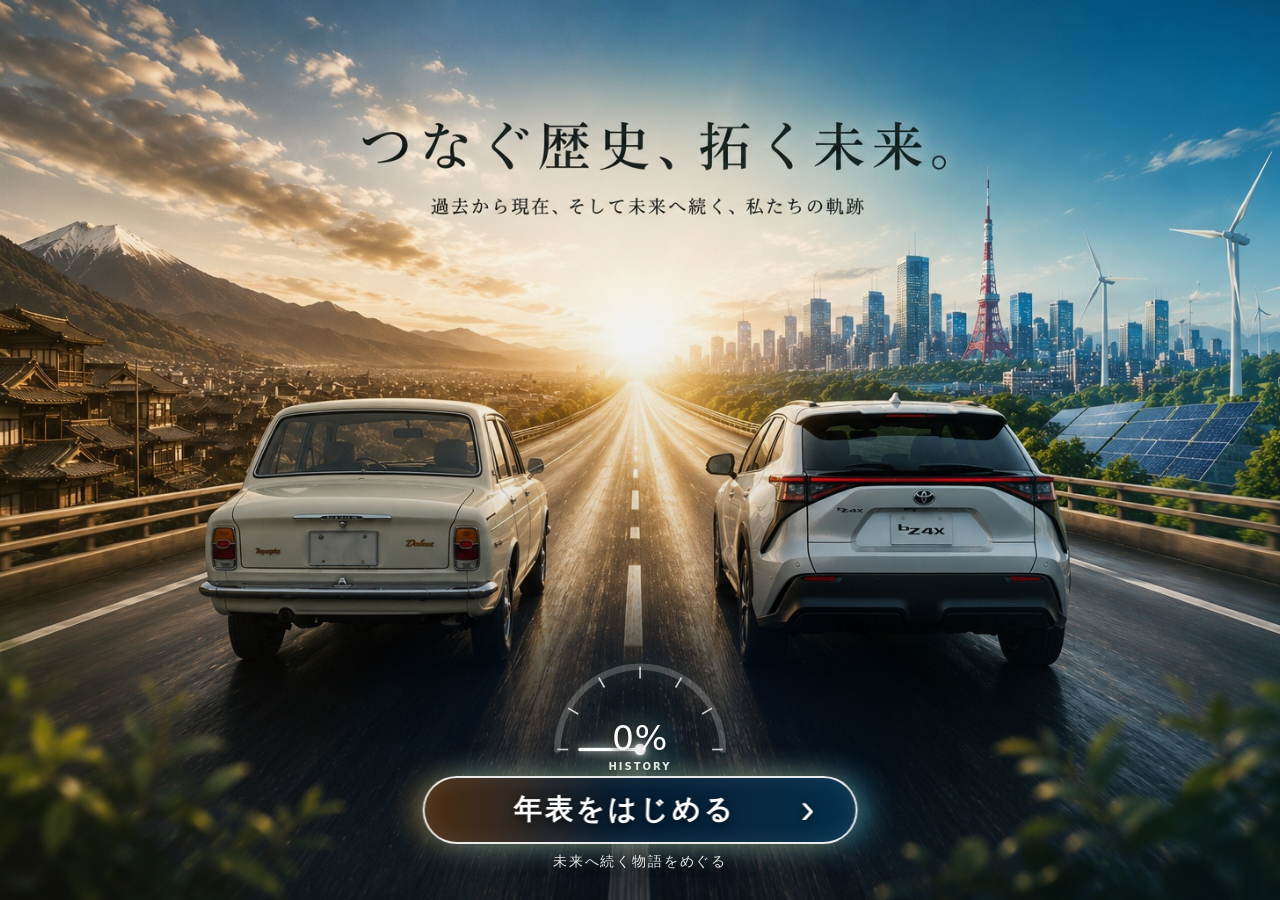
==== commit efc37305: "Add files via upload" ====
--- a/index.html
+++ b/index.html
@@ -6,11 +6,64 @@
   <title>
    高岡工場 60th Anniversary Timeline
   </title>
-  <link href="style.css?v=slide-demo-v1" rel="stylesheet"/>
-  <script defer="" src="script.js?v=slide-demo-v1">
+  <link href="style.css?v=opening-v1" rel="stylesheet"/>
+  <script defer="" src="script.js?v=opening-v1">
   </script>
  </head>
- <body>
+ <body class="opening-active">
+
+  <!-- ======================================================
+       デジタル年表 オープニング
+       背景画像: images/opening/top-page.jpg
+  ======================================================= -->
+  <section id="openingPage" class="opening-page" aria-label="高岡工場60周年デジタル年表 オープニング">
+   <div class="opening-page__shade" aria-hidden="true"></div>
+
+   <div class="opening-controls">
+    <div class="opening-meter" aria-live="polite">
+     <svg class="opening-meter__svg" viewBox="0 0 260 155" role="img" aria-label="年表読み込みメーター">
+      <defs>
+       <linearGradient id="openingMeterGradient" x1="0%" y1="0%" x2="100%" y2="0%">
+        <stop offset="0%" stop-color="#f5b74d"/>
+        <stop offset="48%" stop-color="#fff7d1"/>
+        <stop offset="100%" stop-color="#4dd4ff"/>
+       </linearGradient>
+      </defs>
+
+      <path class="opening-meter__track" d="M30 130 A100 100 0 0 1 230 130"></path>
+      <path id="openingMeterProgress" class="opening-meter__progress" d="M30 130 A100 100 0 0 1 230 130"></path>
+
+      <g class="opening-meter__ticks" aria-hidden="true">
+       <line x1="30" y1="130" x2="43" y2="130"></line>
+       <line x1="43" y1="80" x2="55" y2="87"></line>
+       <line x1="80" y1="43" x2="87" y2="55"></line>
+       <line x1="130" y1="30" x2="130" y2="44"></line>
+       <line x1="180" y1="43" x2="173" y2="55"></line>
+       <line x1="217" y1="80" x2="205" y2="87"></line>
+       <line x1="230" y1="130" x2="217" y2="130"></line>
+      </g>
+
+      <g id="openingMeterNeedle" class="opening-meter__needle" aria-hidden="true">
+       <line x1="130" y1="130" x2="130" y2="57"></line>
+       <circle cx="130" cy="130" r="7"></circle>
+      </g>
+     </svg>
+
+     <div class="opening-meter__readout">
+      <strong id="openingMeterValue">0%</strong>
+      <span id="openingMeterLabel">READY</span>
+     </div>
+    </div>
+
+    <button id="openingStartButton" class="opening-start-button" type="button">
+     <span>年表をはじめる</span>
+     <span class="opening-start-button__arrow" aria-hidden="true">›</span>
+    </button>
+
+    <p class="opening-controls__caption">未来へ続く物語をめぐる</p>
+   </div>
+  </section>
+
   <main class="page">
    <header class="header">
     <div class="title-area">
--- a/style.css
+++ b/style.css
@@ -650,14 +650,16 @@
 
 /* ===== 車走行アニメーション：JSのクラスに合わせる ===== */
 .rav4-runner{
+  --runner-stop-gap:10px;
   position:absolute;
   z-index:6;
   top:var(--rav4-top);
-  left:0;
+  /* 年表コンテナの中央線を基準に走行・停止します */
+  left:50%;
   width:var(--runner-width);
   max-width:260px;
   pointer-events:none;
-  transform:translateX(calc(100vw + 180px));
+  transform:translateX(calc(50vw + 180px));
   opacity:0;
 }
 
@@ -687,12 +689,15 @@
 }
 
 @keyframes runnerPass{
-  0%{ transform:translateX(calc(100vw + 190px)); opacity:0; }
+  /* left:50% を基準にするため、停止時の -50% で車画像の中心が中央線に一致します */
+  0%{ transform:translateX(calc(50vw + 190px)); opacity:0; }
   8%{ opacity:1; }
-  43%{ transform:translateX(calc(50vw - 50%)); opacity:1; }
-  55.5%{ transform:translateX(calc(50vw - 50%)); opacity:1; }
+  /* 車は右から左へ走るため、車体の左端（進行方向の先端）を
+     センター線の少し手前で停止させます。 */
+  43%{ transform:translateX(calc(var(--runner-stop-gap, 10px) + var(--runner-stop-offset, 0px))); opacity:1; }
+  55.5%{ transform:translateX(calc(var(--runner-stop-gap, 10px) + var(--runner-stop-offset, 0px))); opacity:1; }
   88%{ opacity:1; }
-  100%{ transform:translateX(calc(-1 * var(--runner-width) - 210px)); opacity:0; }
+  100%{ transform:translateX(calc(-50vw - 100% - 210px)); opacity:0; }
 }
 
 .all-cars-parade{
@@ -3694,3 +3699,354 @@
   color:rgba(255,255,255,.72);
   font-size:12px;
 }
+
+/* =========================================================
+   SELECTED YEAR 年度色連動
+   - 年表・下段4コンテナ移動中：白
+   - 下段4コンテナ停止・表示確定時：ゴールド
+   ========================================================= */
+#selectedYear{
+  color:#f7f4e8 !important;
+  transition:
+    color .45s ease,
+    text-shadow .45s ease,
+    transform .45s ease;
+}
+
+body #selectedYear.year-stopped{
+  color:var(--gold2, #f7d879) !important;
+  text-shadow:
+    0 0 8px rgba(247,216,121,.78),
+    0 0 22px rgba(218,178,78,.48),
+    0 1px 0 rgba(255,255,255,.18) !important;
+  transform:scale(1.03);
+}
+
+
+/* =========================================================
+   センター年表カード：停止時の年度・年号ゴールド連動
+   - 移動中：年度・年号は白
+   - センター停止中：年度・年号をゴールド
+   - カード外周の既存ゴールド光は消さず、そのまま維持
+   ========================================================= */
+.year-node .era,
+.year-node .wheel strong{
+  transition:
+    color .38s ease,
+    text-shadow .38s ease;
+}
+
+body.timeline-year-stopped .year-node.active .era,
+body.timeline-year-stopped .year-node.is-active .era,
+body.timeline-year-stopped .year-node.selected .era,
+body.timeline-year-stopped .year-node.active .wheel strong,
+body.timeline-year-stopped .year-node.is-active .wheel strong,
+body.timeline-year-stopped .year-node.selected .wheel strong{
+  color:var(--gold2, #f7d879) !important;
+  text-shadow:
+    0 0 7px rgba(247,216,121,.88),
+    0 0 18px rgba(218,178,78,.62),
+    0 1px 0 rgba(255,255,255,.2) !important;
+}
+
+/* =========================================================
+   大型モニター対応 オープニング画面
+   背景画像: images/opening/top-page.jpg
+   ========================================================= */
+
+body.opening-active {
+  overflow: hidden;
+}
+
+.opening-page {
+  position: fixed;
+  inset: 0;
+  z-index: 50000;
+  display: block;
+  width: 100%;
+  height: 100%;
+  min-height: 100dvh;
+  overflow: hidden;
+  color: #fff;
+  background-color: #07111b;
+  background-image: url("images/opening/top-page.jpg");
+  background-repeat: no-repeat;
+  background-position: center center;
+  background-size: cover;
+  opacity: 1;
+  visibility: visible;
+  isolation: isolate;
+  transition: opacity 1.15s ease, visibility 1.15s ease;
+}
+
+.opening-page::before {
+  content: "";
+  position: absolute;
+  inset: 0;
+  z-index: -2;
+  pointer-events: none;
+  background:
+    radial-gradient(ellipse at 50% 98%, rgba(2, 12, 24, .18) 0%, rgba(2, 12, 24, 0) 48%),
+    linear-gradient(180deg, rgba(0, 0, 0, .02) 0%, rgba(0, 0, 0, .04) 56%, rgba(0, 9, 20, .28) 100%);
+}
+
+.opening-page::after {
+  content: "";
+  position: absolute;
+  inset: 0;
+  z-index: -1;
+  pointer-events: none;
+  background: linear-gradient(
+    90deg,
+    rgba(245, 183, 77, .05),
+    transparent 36%,
+    transparent 64%,
+    rgba(77, 212, 255, .05)
+  );
+}
+
+.opening-page__shade {
+  position: absolute;
+  left: 50%;
+  bottom: -4%;
+  width: min(48vw, 920px);
+  height: min(39vh, 430px);
+  transform: translateX(-50%);
+  border-radius: 50%;
+  pointer-events: none;
+  background: radial-gradient(
+    ellipse at center,
+    rgba(3, 15, 29, .76) 0%,
+    rgba(3, 15, 29, .51) 48%,
+    rgba(3, 15, 29, 0) 76%
+  );
+  filter: blur(8px);
+}
+
+.opening-controls {
+  position: absolute;
+  left: 50%;
+  bottom: clamp(20px, 3.2vh, 62px);
+  z-index: 3;
+  display: flex;
+  width: min(36vw, 700px);
+  min-width: 420px;
+  transform: translateX(-50%);
+  flex-direction: column;
+  align-items: center;
+}
+
+.opening-meter {
+  position: relative;
+  width: clamp(215px, 15vw, 330px);
+  aspect-ratio: 260 / 155;
+  margin-bottom: clamp(6px, .7vh, 12px);
+  filter:
+    drop-shadow(-8px 0 12px rgba(245, 183, 77, .34))
+    drop-shadow(8px 0 12px rgba(77, 212, 255, .34));
+}
+
+.opening-meter__svg {
+  display: block;
+  width: 100%;
+  height: 100%;
+  overflow: visible;
+}
+
+.opening-meter__track,
+.opening-meter__progress {
+  fill: none;
+  stroke-width: 8;
+  stroke-linecap: round;
+}
+
+.opening-meter__track {
+  stroke: rgba(255, 255, 255, .20);
+}
+
+.opening-meter__progress {
+  stroke: url(#openingMeterGradient);
+  stroke-dasharray: 314.2;
+  stroke-dashoffset: 314.2;
+  transition: stroke-dashoffset .07s linear;
+}
+
+.opening-meter__ticks line {
+  stroke: rgba(255, 255, 255, .78);
+  stroke-width: 2;
+}
+
+.opening-meter__needle {
+  transform-origin: 130px 130px;
+  transform: rotate(-90deg);
+  transition: transform .07s linear;
+  filter: drop-shadow(0 0 6px rgba(255, 255, 255, .9));
+}
+
+.opening-meter__needle line {
+  stroke: #fff;
+  stroke-width: 4;
+  stroke-linecap: round;
+}
+
+.opening-meter__needle circle {
+  fill: #fff;
+}
+
+.opening-meter__readout {
+  position: absolute;
+  left: 50%;
+  bottom: -2px;
+  display: flex;
+  width: 100%;
+  transform: translateX(-50%);
+  flex-direction: column;
+  align-items: center;
+  text-align: center;
+  font-family: "Segoe UI", "Noto Sans JP", system-ui, sans-serif;
+  text-shadow: 0 2px 9px rgba(0, 0, 0, .8);
+}
+
+.opening-meter__readout strong {
+  color: #fff;
+  font-size: clamp(30px, 2.7vw, 54px);
+  font-weight: 300;
+  line-height: .96;
+  letter-spacing: .02em;
+}
+
+.opening-meter__readout span {
+  margin-top: 6px;
+  color: rgba(255, 255, 255, .94);
+  font-size: clamp(10px, .72vw, 14px);
+  font-weight: 600;
+  letter-spacing: .20em;
+}
+
+.opening-start-button {
+  position: relative;
+  display: flex;
+  align-items: center;
+  justify-content: center;
+  width: min(34vw, 650px);
+  min-width: 400px;
+  min-height: clamp(64px, 6.8vh, 92px);
+  padding: 14px 78px 14px 48px;
+  border: 2px solid rgba(255, 255, 255, .90);
+  border-radius: 999px;
+  color: #fff;
+  background:
+    linear-gradient(
+      90deg,
+      rgba(95, 53, 17, .78) 0%,
+      rgba(6, 29, 51, .92) 45%,
+      rgba(5, 51, 82, .88) 100%
+    );
+  box-shadow:
+    -12px 0 28px rgba(245, 183, 77, .36),
+    12px 0 30px rgba(77, 212, 255, .40),
+    inset 0 0 22px rgba(255, 255, 255, .09);
+  backdrop-filter: blur(8px);
+  font-family: "Yu Mincho", "Hiragino Mincho ProN", serif;
+  font-size: clamp(24px, 2.15vw, 42px);
+  font-weight: 600;
+  letter-spacing: .11em;
+  text-shadow: 0 2px 8px rgba(0, 0, 0, .68);
+  cursor: pointer;
+  transition:
+    transform .24s ease,
+    box-shadow .24s ease,
+    opacity .32s ease;
+}
+
+.opening-start-button__arrow {
+  position: absolute;
+  right: 38px;
+  top: 50%;
+  transform: translateY(-55%);
+  font-family: Arial, sans-serif;
+  font-size: 1.55em;
+  font-weight: 300;
+  line-height: 1;
+}
+
+.opening-start-button:hover {
+  transform: scale(1.025);
+  box-shadow:
+    -15px 0 36px rgba(245, 183, 77, .50),
+    15px 0 38px rgba(77, 212, 255, .54),
+    inset 0 0 28px rgba(255, 255, 255, .13);
+}
+
+.opening-start-button:focus-visible {
+  outline: 4px solid #fff;
+  outline-offset: 6px;
+}
+
+.opening-start-button:disabled {
+  opacity: .58;
+  cursor: default;
+  transform: none;
+}
+
+.opening-controls__caption {
+  margin: clamp(8px, 1vh, 14px) 0 0;
+  color: rgba(255, 255, 255, .92);
+  font-family: "Yu Mincho", "Hiragino Mincho ProN", serif;
+  font-size: clamp(14px, 1.05vw, 20px);
+  letter-spacing: .13em;
+  text-shadow: 0 2px 9px rgba(0, 0, 0, .82);
+}
+
+.opening-page.is-loading .opening-start-button {
+  pointer-events: none;
+}
+
+.opening-page.is-finished {
+  opacity: 0;
+  visibility: hidden;
+  pointer-events: none;
+}
+
+/* 16:9大型モニター（Full HD / 4K） */
+@media (min-width: 1600px) and (min-aspect-ratio: 16/10) {
+  .opening-page {
+    background-position: center 48%;
+  }
+
+  .opening-controls {
+    bottom: clamp(20px, 2.8vh, 58px);
+  }
+}
+
+/* 縦が低いモニターでも操作部を収める */
+@media (max-height: 780px) {
+  .opening-controls {
+    bottom: 12px;
+    transform: translateX(-50%) scale(.84);
+    transform-origin: center bottom;
+  }
+}
+
+/* 画面幅が狭い場合の保険 */
+@media (max-width: 900px) {
+  .opening-controls {
+    width: 84vw;
+    min-width: 0;
+  }
+
+  .opening-start-button {
+    width: min(78vw, 560px);
+    min-width: 0;
+  }
+}
+
+@media (prefers-reduced-motion: reduce) {
+  .opening-page,
+  .opening-meter__progress,
+  .opening-meter__needle,
+  .opening-start-button {
+    transition-duration: .01ms !important;
+  }
+}
+
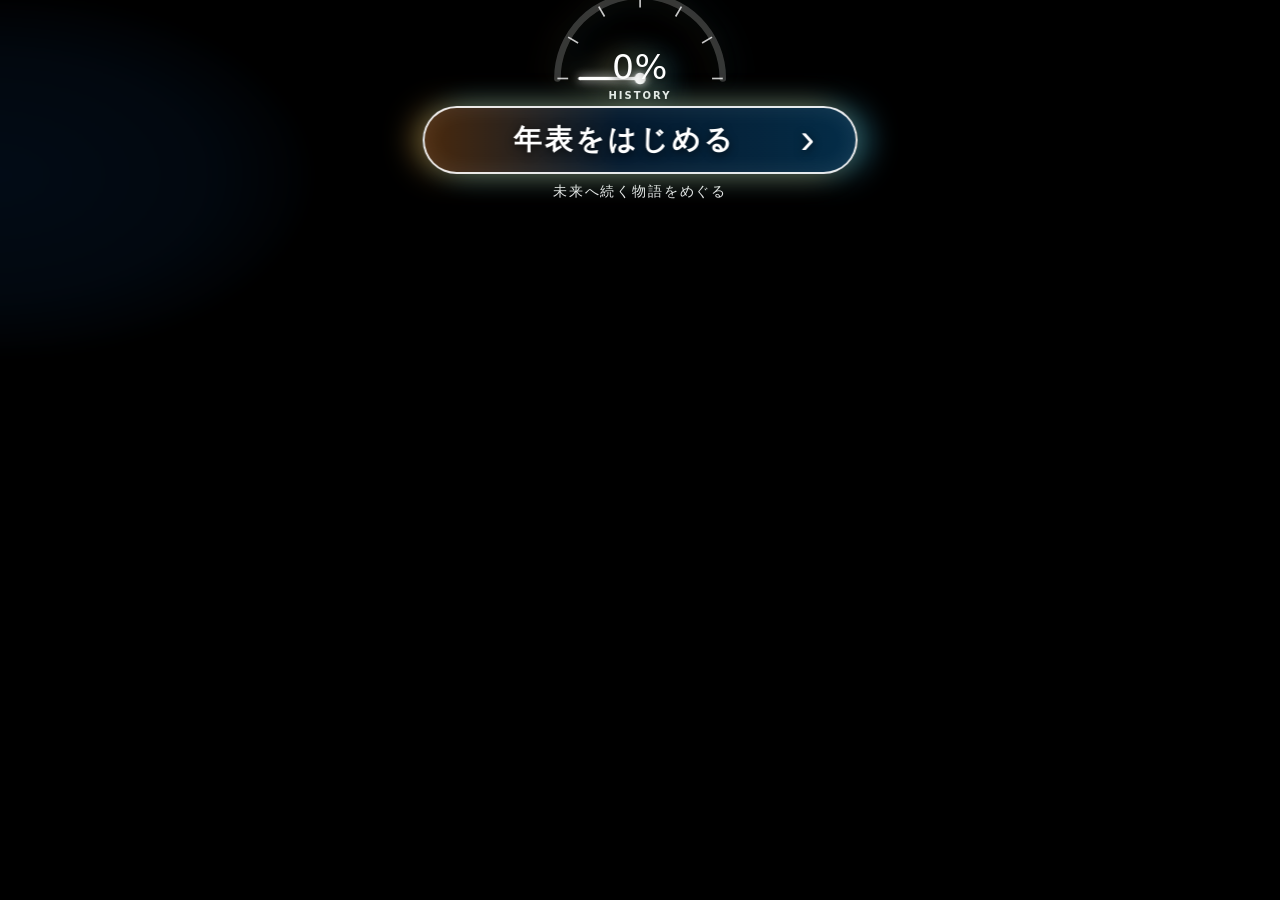
==== commit 697dfce5: "Add files via upload" ====
--- a/index.html
+++ b/index.html
@@ -16,54 +16,91 @@
        デジタル年表 オープニング
        背景画像: images/opening/top-page.jpg
   ======================================================= -->
-  <section id="openingPage" class="opening-page" aria-label="高岡工場60周年デジタル年表 オープニング">
-   <div class="opening-page__shade" aria-hidden="true"></div>
-
-   <div class="opening-controls">
+<section
+  id="openingPage"
+  class="opening-page"
+  aria-label="高岡工場60周年デジタル年表 オープニング"
+>
+ 
+  <div class="opening-page__shade" aria-hidden="true"></div>
+
+  <div class="opening-controls">
     <div class="opening-meter" aria-live="polite">
-     <svg class="opening-meter__svg" viewBox="0 0 260 155" role="img" aria-label="年表読み込みメーター">
-      <defs>
-       <linearGradient id="openingMeterGradient" x1="0%" y1="0%" x2="100%" y2="0%">
-        <stop offset="0%" stop-color="#f5b74d"/>
-        <stop offset="48%" stop-color="#fff7d1"/>
-        <stop offset="100%" stop-color="#4dd4ff"/>
-       </linearGradient>
-      </defs>
-
-      <path class="opening-meter__track" d="M30 130 A100 100 0 0 1 230 130"></path>
-      <path id="openingMeterProgress" class="opening-meter__progress" d="M30 130 A100 100 0 0 1 230 130"></path>
-
-      <g class="opening-meter__ticks" aria-hidden="true">
-       <line x1="30" y1="130" x2="43" y2="130"></line>
-       <line x1="43" y1="80" x2="55" y2="87"></line>
-       <line x1="80" y1="43" x2="87" y2="55"></line>
-       <line x1="130" y1="30" x2="130" y2="44"></line>
-       <line x1="180" y1="43" x2="173" y2="55"></line>
-       <line x1="217" y1="80" x2="205" y2="87"></line>
-       <line x1="230" y1="130" x2="217" y2="130"></line>
-      </g>
-
-      <g id="openingMeterNeedle" class="opening-meter__needle" aria-hidden="true">
-       <line x1="130" y1="130" x2="130" y2="57"></line>
-       <circle cx="130" cy="130" r="7"></circle>
-      </g>
-     </svg>
-
-     <div class="opening-meter__readout">
-      <strong id="openingMeterValue">0%</strong>
-      <span id="openingMeterLabel">READY</span>
-     </div>
-    </div>
-
-    <button id="openingStartButton" class="opening-start-button" type="button">
-     <span>年表をはじめる</span>
-     <span class="opening-start-button__arrow" aria-hidden="true">›</span>
+      <svg
+        class="opening-meter__svg"
+        viewBox="0 0 260 155"
+        role="img"
+        aria-label="年表読み込みメーター"
+      >
+        <defs>
+          <linearGradient
+            id="openingMeterGradient"
+            x1="0%"
+            y1="0%"
+            x2="100%"
+            y2="0%"
+          >
+            <stop offset="0%" stop-color="#f5b74d"></stop>
+            <stop offset="48%" stop-color="#fff7d1"></stop>
+            <stop offset="100%" stop-color="#4dd4ff"></stop>
+          </linearGradient>
+        </defs>
+
+        <path
+          class="opening-meter__track"
+          d="M30 130 A100 100 0 0 1 230 130"
+        ></path>
+
+        <path
+          id="openingMeterProgress"
+          class="opening-meter__progress"
+          d="M30 130 A100 100 0 0 1 230 130"
+        ></path>
+
+        <g class="opening-meter__ticks" aria-hidden="true">
+          <line x1="30" y1="130" x2="43" y2="130"></line>
+          <line x1="43" y1="80" x2="55" y2="87"></line>
+          <line x1="80" y1="43" x2="87" y2="55"></line>
+          <line x1="130" y1="30" x2="130" y2="44"></line>
+          <line x1="180" y1="43" x2="173" y2="55"></line>
+          <line x1="217" y1="80" x2="205" y2="87"></line>
+          <line x1="230" y1="130" x2="217" y2="130"></line>
+        </g>
+
+        <g
+          id="openingMeterNeedle"
+          class="opening-meter__needle"
+          aria-hidden="true"
+        >
+          <line x1="130" y1="130" x2="130" y2="57"></line>
+          <circle cx="130" cy="130" r="7"></circle>
+        </g>
+      </svg>
+
+      <div class="opening-meter__readout">
+        <strong id="openingMeterValue">0%</strong>
+        <span id="openingMeterLabel">READY</span>
+      </div>
+    </div>
+
+    <button
+      id="openingStartButton"
+      class="opening-start-button"
+      type="button"
+    >
+      <span>年表をはじめる</span>
+      <span
+        class="opening-start-button__arrow"
+        aria-hidden="true"
+      >›</span>
     </button>
 
-    <p class="opening-controls__caption">未来へ続く物語をめぐる</p>
-   </div>
-  </section>
-
+    <p class="opening-controls__caption">
+      未来へ続く物語をめぐる
+    </p>
+  </div>
+</section>
+``
   <main class="page">
    <header class="header">
     <div class="title-area">
--- a/style.css
+++ b/style.css
@@ -4049,4 +4049,80 @@
     transition-duration: .01ms !important;
   }
 }
-
+#topScreen {
+    position: relative;
+    width: 100vw;
+    height: 100vh;
+    overflow: hidden;
+    background: #000;
+}
+
+#openingVideo {
+    position: absolute;
+    top: 50%;
+    left: 50%;
+    width: 100%;
+    height: 100%;
+    object-fit: cover;
+    transform: translate(-50%, -50%);
+    z-index: 1;
+}
+
+.videoShade {
+    position: absolute;
+    inset: 0;
+    z-index: 2;
+    background: rgba(0, 0, 0, 0.3);
+    pointer-events: none;
+}
+
+#topTitle {
+    position: absolute;
+    top: 12%;
+    left: 0;
+    width: 100%;
+    z-index: 3;
+    color: #fff;
+    text-align: center;
+    text-shadow: 0 3px 12px #000;
+}
+
+#topTitle h1 {
+    margin: 0;
+    font-size: clamp(32px, 5vw, 76px);
+    letter-spacing: 0.08em;
+}
+
+#topTitle p {
+    margin-top: 12px;
+    font-size: clamp(16px, 2vw, 28px);
+}
+
+#startButton {
+    position: absolute;
+    left: 50%;
+    bottom: 10%;
+    width: 220px;
+    height: 72px;
+    z-index: 4;
+    transform: translateX(-50%);
+    border: 2px solid #fff;
+    border-radius: 40px;
+    color: #fff;
+    background: linear-gradient(135deg, #e60012, #90000b);
+    box-shadow: 0 0 28px rgba(230, 0, 18, 0.85);
+    font-size: 28px;
+    font-weight: bold;
+    letter-spacing: 0.15em;
+    cursor: pointer;
+}
+
+#startButton:hover {
+    transform: translateX(-50%) scale(1.05);
+}
+
+#startButton:disabled {
+    cursor: default;
+    opacity: 0.5;
+}
+
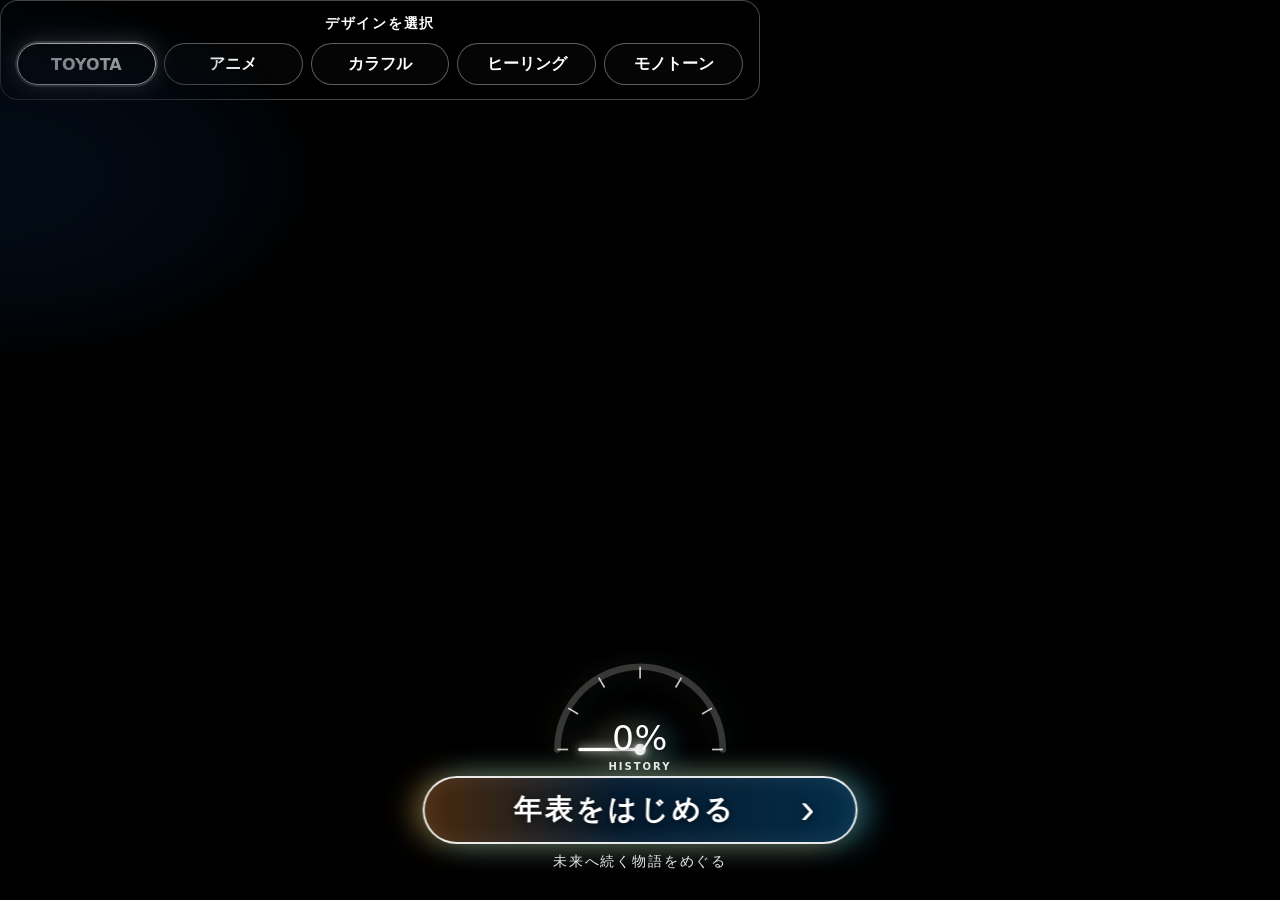
==== commit 26620033: "Add files via upload" ====
--- a/index.html
+++ b/index.html
@@ -6,7 +6,11 @@
   <title>
    高岡工場 60th Anniversary Timeline
   </title>
-  <link href="style.css?v=opening-v1" rel="stylesheet"/>
+  <script src="library/xlsx.full.min.js"></script>
+ 
+  
+  <link href="css/base.css?v=1" rel="stylesheet"/>
+   <link id="themeStylesheet" href="css/theme-toyota.css?v=1" rel="stylesheet"/>
   <script defer="" src="script.js?v=opening-v1">
   </script>
  </head>
@@ -99,8 +103,18 @@
       未来へ続く物語をめぐる
     </p>
   </div>
+
+    <section class="opening-theme-picker" aria-label="デザインテーマ選択">
+      <p class="opening-theme-picker__title">デザインを選択</p>
+      <div class="opening-theme-options">
+        <button class="theme-select-button" type="button" data-theme="toyota">TOYOTA</button>
+        <button class="theme-select-button" type="button" data-theme="anime">アニメ</button>
+        <button class="theme-select-button" type="button" data-theme="colorful">カラフル</button>
+        <button class="theme-select-button" type="button" data-theme="healing">ヒーリング</button>
+        <button class="theme-select-button" type="button" data-theme="monotone">モノトーン</button>
+      </div>
+    </section>
 </section>
-``
   <main class="page">
    <header class="header">
     <div class="title-area">
--- a/css/base.css
+++ b/css/base.css
@@ -0,0 +1,4062 @@
+/* =========================================================
+   高岡工場 60th Anniversary Timeline
+   黒背景・白文字 強調版 CSS
+   ※ JSの光の流れ・車の走行アクションは変更不要
+   ※ このファイルを style.css として使ってください
+   ========================================================= */
+
+:root{
+  --bg:#000;
+  --bg2:#050505;
+  --panel:rgba(8,10,14,.88);
+  --panel2:rgba(0,0,0,.76);
+  --line:rgba(255,255,255,.16);
+  --line2:rgba(218,178,78,.38);
+  --text:#fff;
+  --soft:#e9edf4;
+  --muted:#aeb6c4;
+  --gold:#dab24e;
+  --gold2:#f7d879;
+  --red:#d71920;
+  --shadow:0 18px 46px rgba(0,0,0,.62);
+  --runner-width:clamp(160px, 15vw, 260px);
+  --rav4-top:24px;
+  /* ヘッドライトだけの高さ。JS側の lightTop で車種ごとに上書きします。 */
+  --runner-light-top:48%;
+}
+
+*{
+  box-sizing:border-box;
+}
+
+html{
+  min-height:100%;
+  background:#000;
+}
+
+body{
+  margin:0;
+  min-height:100vh;
+  color:var(--text);
+  font-family:"Segoe UI", "Noto Sans JP", system-ui, sans-serif;
+  background:
+    radial-gradient(circle at 50% 0%, rgba(85,85,85,.22), transparent 34%),
+    radial-gradient(circle at 12% 22%, rgba(218,178,78,.13), transparent 32%),
+    linear-gradient(180deg, #070707 0%, #000 48%, #020202 100%);
+  overflow-x:hidden;
+}
+
+body::before{
+  content:"";
+  position:fixed;
+  inset:0;
+  pointer-events:none;
+  background:
+    linear-gradient(90deg, transparent, rgba(255,255,255,.035), transparent),
+    repeating-linear-gradient(90deg, rgba(255,255,255,.025) 0 1px, transparent 1px 120px);
+  opacity:.55;
+  animation:bgFlow 12s linear infinite;
+}
+
+@keyframes bgFlow{
+  from{ transform:translateX(-120px); }
+  to{ transform:translateX(120px); }
+}
+
+button,
+input,
+select,
+textarea{
+  font:inherit;
+}
+
+button{
+  cursor:pointer;
+}
+
+img{
+  max-width:100%;
+  display:block;
+}
+
+.page{
+  width:min(1500px, calc(100% - 32px));
+  margin:0 auto;
+  padding:24px 0 36px;
+}
+
+.header{
+  display:flex;
+  align-items:center;
+  justify-content:space-between;
+  gap:20px;
+  margin-bottom:18px;
+  padding:16px 18px;
+  border:1px solid rgba(255,255,255,.15);
+  border-radius:22px;
+  background:linear-gradient(135deg, rgba(12,12,12,.94), rgba(0,0,0,.82));
+  box-shadow:var(--shadow), inset 0 0 30px rgba(218,178,78,.06);
+}
+
+.title-area{
+  position:relative;
+  display:flex;
+  align-items:center;
+  gap:14px;
+  min-width:0;
+  overflow:hidden;
+  border-radius:14px;
+}
+
+/* トヨタマークから右へ流れるゴールドの光 */
+.title-area::after{
+  content:"";
+  position:absolute;
+  left:74px;
+  top:50%;
+  width:46%;
+  height:2px;
+  pointer-events:none;
+  border-radius:999px;
+  background:linear-gradient(90deg,
+    rgba(247,216,121,0),
+    rgba(247,216,121,.95),
+    rgba(255,255,255,.72),
+    rgba(247,216,121,0)
+  );
+  box-shadow:
+    0 0 8px rgba(247,216,121,.95),
+    0 0 18px rgba(218,178,78,.62);
+  transform:translateY(-50%) translateX(-105%);
+  animation:toyotaGoldFlow 4.2s linear infinite;
+  z-index:1;
+}
+
+.title-area > *{
+  position:relative;
+  z-index:2;
+}
+
+@keyframes toyotaGoldFlow{
+  0%{ transform:translateY(-50%) translateX(-115%); opacity:0; }
+  12%{ opacity:1; }
+  72%{ opacity:1; }
+  100%{ transform:translateY(-50%) translateX(235%); opacity:0; }
+}
+
+.mark,
+.toyota-mark{
+  width:78px;
+  height:48px;
+  object-fit:cover;
+  object-position:center;
+  flex:0 0 auto;
+  border:1px solid rgba(255,255,255,.35);
+  border-radius:8px;
+  background:#fff;
+  box-shadow:0 0 0 1px rgba(216,183,106,.22), 0 12px 28px rgba(0,0,0,.45);
+}
+
+h1{
+  margin:0;
+  font-size:clamp(22px, 3vw, 46px);
+  line-height:1.02;
+  letter-spacing:.04em;
+  color:#fff;
+  text-shadow:0 0 10px rgba(255,255,255,.3), 0 0 24px rgba(218,178,78,.22);
+}
+
+h1 span{
+  display:block;
+  margin-bottom:4px;
+  color:var(--gold2);
+  font-size:.46em;
+  letter-spacing:.16em;
+  text-transform:uppercase;
+}
+
+.header-actions{
+  display:flex;
+  align-items:center;
+  gap:12px;
+  flex-wrap:wrap;
+  justify-content:flex-end;
+}
+
+.speed-control,
+.play-control{
+  display:flex;
+  align-items:center;
+  gap:8px;
+}
+
+.speed-button,
+.control-button,
+.editor-buttons button{
+  min-height:36px;
+  padding:8px 14px;
+  border:1px solid rgba(255,255,255,.22);
+  border-radius:999px;
+  color:#fff;
+  background:linear-gradient(180deg, rgba(35,35,35,.94), rgba(0,0,0,.9));
+  box-shadow:inset 0 0 16px rgba(255,255,255,.04), 0 8px 20px rgba(0,0,0,.35);
+}
+
+.speed-button.active,
+.control-button.active,
+.editor-buttons button:hover{
+  border-color:rgba(247,216,121,.72);
+  color:#fff;
+  box-shadow:0 0 18px rgba(218,178,78,.28), inset 0 0 14px rgba(218,178,78,.12);
+}
+
+.archive-logo{
+  width:92px;
+  height:92px;
+  object-fit:contain;
+  border-radius:16px;
+  background:rgba(255,255,255,.05);
+  box-shadow:0 0 20px rgba(218,178,78,.2);
+}
+
+.timeline-frame{
+  position:relative;
+  height:178px;
+  overflow:hidden;
+  margin-bottom:18px;
+  border:1px solid rgba(255,255,255,.16);
+  border-radius:24px;
+  background:
+    linear-gradient(180deg, rgba(0,0,0,.94), rgba(4,4,4,.94)),
+    radial-gradient(circle at center, rgba(218,178,78,.16), transparent 50%);
+  box-shadow:var(--shadow), inset 0 0 42px rgba(255,255,255,.035);
+}
+
+.timeline-frame::before{
+  content:"";
+  position:absolute;
+  inset:0;
+  pointer-events:none;
+  background:linear-gradient(90deg, transparent 0%, rgba(255,255,255,.14) 48%, transparent 56%);
+  opacity:.42;
+  animation:lightSweep 5.2s linear infinite;
+}
+
+@keyframes lightSweep{
+  from{ transform:translateX(-100%); }
+  to{ transform:translateX(100%); }
+}
+
+.center-line{
+  position:absolute;
+  left:50%;
+  top:12px;
+  bottom:34px;
+  width:2px;
+  transform:translateX(-50%);
+  background:linear-gradient(180deg, transparent, var(--gold2), transparent);
+  box-shadow:0 0 18px rgba(247,216,121,.75);
+  z-index:4;
+}
+
+.track-mask{
+  position:absolute;
+  inset:18px 18px 42px;
+  overflow:hidden;
+}
+
+.timeline-track{
+  position:absolute;
+  left:0;
+  top:0;
+  display:flex;
+  align-items:flex-start;
+  gap:18px;
+  height:112px;
+  will-change:transform;
+}
+
+.year-node{
+  position:relative;
+  display:grid;
+  grid-template-rows:auto 44px 52px;
+  justify-items:center;
+  align-items:center;
+  flex:0 0 122px;
+  width:122px;
+  height:112px;
+  padding:7px 8px;
+  border:1px solid rgba(255,255,255,.16);
+  border-radius:18px;
+  color:#fff;
+  background:linear-gradient(180deg, rgba(28,28,28,.92), rgba(0,0,0,.94));
+  box-shadow:0 8px 24px rgba(0,0,0,.46), inset 0 0 18px rgba(255,255,255,.04);
+}
+
+.year-node.active{
+  border-color:rgba(247,216,121,.75);
+  box-shadow:0 0 24px rgba(218,178,78,.36), inset 0 0 18px rgba(218,178,78,.12);
+}
+
+.year-node .era{
+  color:#d9dfeb;
+  font-size:12px;
+  line-height:1.1;
+}
+
+.year-node .wheel{
+  display:flex;
+  align-items:center;
+  justify-content:center;
+  width:100%;
+  color:#fff;
+}
+
+.year-node .wheel strong{
+  display:block;
+  max-width:100%;
+  color:#fff;
+  font-size:clamp(16px, 1.4vw, 22px);
+  line-height:1;
+  white-space:normal;
+  text-align:center;
+  overflow-wrap:anywhere;
+  text-shadow:0 0 8px rgba(255,255,255,.35);
+}
+
+.node-photo{
+  display:flex;
+  align-items:center;
+  justify-content:center;
+  width:86px;
+  height:46px;
+  border-radius:10px;
+  overflow:hidden;
+  background:rgba(255,255,255,.06);
+  color:rgba(255,255,255,.58);
+  font-size:10px;
+}
+
+.node-photo img{
+  width:100%;
+  height:100%;
+  object-fit:cover;
+}
+
+.pause-note{
+  position:absolute;
+  left:50%;
+  bottom:9px;
+  transform:translateX(-50%);
+  margin:0;
+  width:max-content;
+  max-width:calc(100% - 32px);
+  color:rgba(255,255,255,.78);
+  font-size:13px;
+  text-align:center;
+  z-index:5;
+}
+
+.main-card{
+  display:grid;
+  grid-template-columns:minmax(310px, .86fr) minmax(520px, 1.6fr);
+  gap:18px;
+  align-items:stretch;
+}
+
+.left-panel,
+.right-area{
+  min-width:0;
+}
+
+.left-panel{
+  padding:20px;
+  border:1px solid rgba(255,255,255,.16);
+  border-radius:24px;
+  background:linear-gradient(180deg, rgba(10,10,10,.94), rgba(0,0,0,.88));
+  box-shadow:var(--shadow), inset 0 0 42px rgba(218,178,78,.06);
+}
+
+.label{
+  margin:0 0 8px;
+  color:var(--gold2);
+  font-size:12px;
+  letter-spacing:.18em;
+}
+
+.year-line{
+  display:flex;
+  align-items:flex-end;
+  gap:12px;
+  flex-wrap:wrap;
+  margin-bottom:8px;
+}
+
+.big-year{
+  color:#fff;
+  font-size:clamp(38px, 6vw, 86px);
+  font-weight:800;
+  line-height:.88;
+  letter-spacing:-.04em;
+  text-shadow:0 0 18px rgba(255,255,255,.38), 0 0 34px rgba(218,178,78,.22);
+}
+
+.era-badge{
+  display:inline-flex;
+  align-items:center;
+  min-height:30px;
+  padding:5px 10px;
+  border:1px solid rgba(247,216,121,.5);
+  border-radius:999px;
+  color:#fff;
+  background:rgba(218,178,78,.12);
+  font-size:14px;
+}
+
+#selectedTitle{
+  margin:6px 0 16px;
+  color:#fff;
+  font-size:clamp(22px, 2.1vw, 34px);
+  line-height:1.15;
+  text-shadow:0 0 12px rgba(255,255,255,.25);
+}
+
+.photo-link{
+  position:relative;
+  display:block;
+  width:100%;
+  min-height:320px;
+  padding:0;
+  border:1px solid rgba(255,255,255,.18);
+  border-radius:20px;
+  overflow:hidden;
+  color:#fff;
+  background:rgba(0,0,0,.78);
+  box-shadow:inset 0 0 32px rgba(255,255,255,.04);
+}
+
+.photo-link img{
+  width:100%;
+  height:100%;
+  min-height:320px;
+  object-fit:contain;
+}
+
+.photo-link span{
+  position:absolute;
+  right:12px;
+  bottom:12px;
+  padding:7px 12px;
+  border:1px solid rgba(255,255,255,.25);
+  border-radius:999px;
+  background:rgba(0,0,0,.7);
+  color:#fff;
+  font-size:13px;
+}
+
+.photo-link.empty::before{
+  content:attr(data-placeholder);
+  position:absolute;
+  inset:0;
+  display:flex;
+  align-items:center;
+  justify-content:center;
+  color:rgba(255,255,255,.72);
+}
+
+.right-area{
+  display:flex;
+  flex-direction:column;
+  gap:14px;
+}
+
+.visual-title-box{
+  position:relative;
+  overflow:hidden;
+  min-height:104px;
+  padding:16px 18px;
+  border:1px solid rgba(255,255,255,.16);
+  border-radius:24px;
+  background:linear-gradient(135deg, rgba(10,10,10,.96), rgba(0,0,0,.9));
+  box-shadow:var(--shadow), inset 0 0 30px rgba(218,178,78,.06);
+}
+
+.visual-title-box::after{
+  content:"";
+  position:absolute;
+  inset:0;
+  pointer-events:none;
+  background:linear-gradient(100deg, transparent, rgba(255,255,255,.18), transparent);
+  transform:translateX(-120%);
+  animation:visualSweep 4.8s linear infinite;
+}
+
+@keyframes visualSweep{
+  to{ transform:translateX(120%); }
+}
+
+#visualTitle{
+  color:#fff;
+  font-size:clamp(34px, 5vw, 76px);
+  font-weight:900;
+  line-height:.9;
+  letter-spacing:.04em;
+  text-shadow:0 0 18px rgba(255,255,255,.4), 0 0 30px rgba(218,178,78,.24);
+}
+
+.visual-title-box p{
+  margin:8px 0 0;
+  color:rgba(255,255,255,.76);
+}
+
+.luxury-rotate{
+  animation:luxuryPulse .75s ease;
+}
+
+@keyframes luxuryPulse{
+  0%{ box-shadow:var(--shadow), inset 0 0 18px rgba(218,178,78,.04); }
+  50%{ box-shadow:0 0 34px rgba(218,178,78,.28), var(--shadow); }
+  100%{ box-shadow:var(--shadow), inset 0 0 30px rgba(218,178,78,.06); }
+}
+
+.editor-panel{
+  border:1px solid rgba(255,255,255,.14);
+  border-radius:18px;
+  background:rgba(0,0,0,.64);
+  color:#fff;
+  overflow:hidden;
+}
+
+.editor-panel summary{
+  display:flex;
+  align-items:center;
+  justify-content:space-between;
+  gap:12px;
+  padding:12px 14px;
+  cursor:pointer;
+}
+
+.editor-panel small{
+  color:rgba(255,255,255,.68);
+}
+
+.editor-grid{
+  display:grid;
+  grid-template-columns:180px 1fr;
+  gap:12px;
+  padding:0 14px 14px;
+}
+
+.editor-grid label{
+  display:flex;
+  flex-direction:column;
+  gap:6px;
+  color:rgba(255,255,255,.82);
+  font-size:13px;
+}
+
+.editor-text-label{
+  grid-column:1 / -1;
+}
+
+.editor-buttons{
+  grid-column:1 / -1;
+  display:flex;
+  gap:10px;
+  flex-wrap:wrap;
+}
+
+.editor-note{
+  margin:0;
+  padding:0 14px 14px;
+  color:rgba(255,255,255,.62);
+  font-size:12px;
+}
+
+input,
+select,
+textarea{
+  width:100%;
+  border:1px solid rgba(255,255,255,.22);
+  border-radius:12px;
+  color:#fff;
+  background:rgba(0,0,0,.76);
+  padding:9px 10px;
+}
+
+textarea{
+  resize:vertical;
+}
+
+.event-grid{
+  display:grid;
+  grid-template-columns:repeat(3, minmax(0, 1fr));
+  gap:14px;
+}
+
+.event-grid article{
+  min-width:0;
+  min-height:360px;
+  padding:14px;
+  border:1px solid rgba(255,255,255,.16);
+  border-radius:22px;
+  background:linear-gradient(180deg, rgba(9,9,9,.92), rgba(0,0,0,.86));
+  box-shadow:0 14px 34px rgba(0,0,0,.48), inset 0 0 24px rgba(255,255,255,.035);
+}
+
+.article-content{
+  display:flex;
+  flex-direction:column;
+  gap:12px;
+}
+
+.content-text{
+  margin:0;
+  color:#f2f5fa;
+  font-size:clamp(14px, .95vw, 16px);
+  line-height:1.72;
+  text-shadow:0 1px 2px rgba(0,0,0,.7);
+}
+
+.empty-content{
+  color:rgba(255,255,255,.56);
+}
+
+.image-block{
+  margin:0;
+  overflow:hidden;
+  border:1px solid rgba(255,255,255,.14);
+  border-radius:16px;
+  background:rgba(255,255,255,.05);
+}
+
+.info-photo{
+  width:100%;
+  height:auto;
+  object-fit:cover;
+}
+
+.image-block figcaption{
+  padding:6px 8px;
+  color:rgba(255,255,255,.68);
+  font-size:12px;
+}
+
+.image-missing{
+  padding:12px;
+  color:#fff;
+  font-size:12px;
+}
+
+/* ===== 車走行アニメーション：JSのクラスに合わせる ===== */
+.rav4-runner{
+  --runner-stop-gap:10px;
+  position:absolute;
+  z-index:6;
+  top:var(--rav4-top);
+  /* 年表コンテナの中央線を基準に走行・停止します */
+  left:50%;
+  width:var(--runner-width);
+  max-width:260px;
+  pointer-events:none;
+  transform:translateX(calc(50vw + 180px));
+  opacity:0;
+}
+
+.rav4-runner img{
+  width:100%;
+  height:auto;
+  filter:drop-shadow(0 18px 18px rgba(0,0,0,.55));
+}
+
+/* ヘッドライトの光。
+   topは固定値ではなく、--runner-light-top を使います。
+   JSの ERA_RUNNER_CARS にある lightTop を変えると、ライトだけ上下します。 */
+.rav4-speed-light{
+  position:absolute;
+  top:var(--runner-light-top, 48%);
+  right:68%;
+  width:150px;
+  height:14px;
+  border-radius:999px;
+  background:linear-gradient(90deg, transparent, rgba(255,255,255,.62), transparent);
+  filter:blur(3px);
+  opacity:.8;
+}
+
+.rav4-runner.is-running{
+  animation:runnerPass 4s ease-in-out both;
+}
+
+@keyframes runnerPass{
+  /* left:50% を基準にするため、停止時の -50% で車画像の中心が中央線に一致します */
+  0%{ transform:translateX(calc(50vw + 190px)); opacity:0; }
+  8%{ opacity:1; }
+  /* 車は右から左へ走るため、車体の左端（進行方向の先端）を
+     センター線の少し手前で停止させます。 */
+  43%{ transform:translateX(calc(var(--runner-stop-gap, 10px) + var(--runner-stop-offset, 0px))); opacity:1; }
+  55.5%{ transform:translateX(calc(var(--runner-stop-gap, 10px) + var(--runner-stop-offset, 0px))); opacity:1; }
+  88%{ opacity:1; }
+  100%{ transform:translateX(calc(-50vw - 100% - 210px)); opacity:0; }
+}
+
+.all-cars-parade{
+  position:absolute;
+  inset:0;
+  z-index:7;
+  pointer-events:none;
+  overflow:hidden;
+}
+
+.all-cars-parade__car{
+  position:absolute;
+  top:var(--parade-lane);
+  left:0;
+  width:var(--parade-width);
+  opacity:0;
+  transform:translateX(calc(100vw + 260px));
+  animation:paradePass 4.5s ease-in-out var(--parade-delay) both;
+}
+
+.all-cars-parade__car img{
+  width:60%;
+  height:auto;
+  filter:drop-shadow(0 18px 18px rgba(0,0,0,.55));
+}
+
+@keyframes paradePass{
+  0%{ transform:translateX(calc(100vw + 260px)); opacity:0; }
+  9%{ opacity:1; }
+  42%{ transform:translateX(calc(50vw - 50%)); opacity:1; }
+  53.1%{ transform:translateX(calc(50vw - 50%)); opacity:1; }
+  86%{ opacity:1; }
+  100%{ transform:translateX(-420px); opacity:0; }
+}
+
+@media (max-width:1100px){
+  .header{
+    align-items:flex-start;
+    flex-direction:column;
+  }
+
+  .header-actions{
+    justify-content:flex-start;
+  }
+
+  .main-card{
+    grid-template-columns:1fr;
+  }
+
+  .event-grid{
+    grid-template-columns:1fr;
+  }
+
+  .photo-link,
+  .photo-link img{
+    min-height:260px;
+  }
+}
+
+@media (max-width:640px){
+  .page{
+    width:min(100% - 20px, 1500px);
+    padding-top:12px;
+  }
+
+  .title-area{
+    align-items:flex-start;
+  }
+
+  .mark,
+  .toyota-mark{
+    width:58px;
+    height:38px;
+  }
+
+  .archive-logo{
+    width:72px;
+    height:72px;
+  }
+
+  .speed-control,
+  .play-control{
+    width:100%;
+    flex-wrap:wrap;
+  }
+
+  .timeline-frame{
+    height:164px;
+  }
+
+  .year-node{
+    flex-basis:108px;
+    width:108px;
+  }
+
+  .editor-grid{
+    grid-template-columns:1fr;
+  }
+}
+/* トヨタマークから右へ流れるゴールド光を太く・広く戻す */
+.header{
+  position: relative;
+  overflow: hidden;
+}
+
+.header::after{
+  content: "";
+  position: absolute;
+  left: 90px;
+  right: 0;
+  top: 50%;
+  height: 80px;
+  transform: translateY(-50%);
+  pointer-events: none;
+
+  background: linear-gradient(
+    90deg,
+    rgba(218,178,78,0),
+    rgba(218,178,78,.18),
+    rgba(255,230,150,.45),
+    rgba(218,178,78,.18),
+    rgba(218,178,78,0)
+  );
+
+  filter: blur(18px);
+  opacity: .95;
+  animation: headerGoldFlow 4.8s linear infinite;
+}
+
+@keyframes headerGoldFlow{
+  0%{
+    transform: translate(-100%, -50%);
+  }
+  100%{
+    transform: translate(100%, -50%);
+  }
+}
+/* センター選択中の年表カードをコンテナごと光らせる */
+.year-node.is-active,
+.year-node.active,
+.year-node.selected {
+  background:
+    radial-gradient(circle at center,
+      rgba(255, 230, 150, 0.38),
+      rgba(255, 190, 60, 0.18) 45%,
+      rgba(0, 0, 0, 0.85) 100%);
+  box-shadow:
+    0 0 25px rgba(255, 210, 90, 0.65),
+    0 0 55px rgba(255, 180, 40, 0.45),
+    inset 0 0 28px rgba(255, 220, 120, 0.35);
+  filter: brightness(1.22);
+  transform: scale(1.04);
+}
+
+
+/* =========================================================
+   ADDコンテナ置き換え：背景だけ流し、車はコンテナ内で隊列合流
+   ========================================================= */
+
+.drive-stage{
+  position:relative;
+  min-height:180px;
+  height:180px;
+  overflow:hidden;
+  border:1px solid rgba(255,255,255,.16);
+  border-radius:24px;
+  background:#111;
+  box-shadow:var(--shadow), inset 0 0 30px rgba(218,178,78,.06);
+  isolation:isolate;
+}
+
+.drive-bg{
+  position:absolute;
+  inset:0;
+  width:220%;
+  background:
+    linear-gradient(180deg, rgba(0,0,0,.03), rgba(0,0,0,.22)),
+    url("images/drive/old-to-modern-cityscape.jpg") repeat-x center 52% / auto 100%;
+  animation:driveBgMove 18s linear infinite;
+  z-index:1;
+}
+
+/* 車が左向きなので、背景は左→右へ流します */
+@keyframes driveBgMove{
+  from{ transform:translateX(-50%); }
+  to{ transform:translateX(0); }
+}
+
+
+.drive-cars{
+  position:absolute;
+  inset:0;
+  z-index:4;
+  pointer-events:none;
+}
+
+.drive-car-slot{
+  position:absolute;
+  bottom:13px;
+  left:var(--slot-left);
+  opacity:0;
+  transform:translateX(230px);
+}
+
+.drive-car{
+  display:block;
+  width:100%;
+  height:auto;
+  filter:
+    drop-shadow(0 14px 14px rgba(0,0,0,.55))
+    drop-shadow(0 3px 2px rgba(0,0,0,.42));
+}
+
+.car-slot-1966{
+  --slot-left:5%;
+  width:clamp(105px, 10vw, 140px);
+  opacity:1;
+  transform:translateX(0);
+  animation:driveFloat .48s ease-in-out infinite alternate;
+}
+
+.car-slot-1970{ --slot-left:18%; width:clamp(108px, 12.5vw, 165px); }
+.car-slot-1980{
+  --slot-left:31%;
+  width:clamp(108px, 13vw, 165px);
+  /* 画像下側の透明余白を補正し、レビンのタイヤ位置を他車と合わせる */
+  bottom:0;
+}
+.car-slot-1990{ --slot-left:44%; width:clamp(100px, 11.5vw, 145px);bottom:0; }
+.car-slot-2000{ --slot-left:57%; width:clamp(68px, 7.8vw, 100px); }
+.car-slot-2010{ --slot-left:68%; width:clamp(112px, 13vw, 174px); }
+.car-slot-2020{ --slot-left:81%; width:clamp(112px, 13vw, 178px); }
+
+.drive-stage.show-1970 .car-slot-1970,
+.drive-stage.show-1980 .car-slot-1980,
+.drive-stage.show-1990 .car-slot-1990,
+.drive-stage.show-2000 .car-slot-2000,
+.drive-stage.show-2010 .car-slot-2010,
+.drive-stage.show-2020 .car-slot-2020{
+  opacity:1;
+  transform:translateX(0);
+  animation:
+    driveJoinWithCenterStop 3.1s ease-in-out both,
+    driveFloat .48s ease-in-out 3.1s infinite alternate;
+}
+
+/* 右から走り込み、中央で約0.5秒停止してから所定位置へ移動 */
+@keyframes driveJoinWithCenterStop{
+  0%{
+    left:calc(100% + 40px);
+    opacity:0;
+    transform:translateX(0);
+  }
+  10%{
+    opacity:1;
+  }
+  42%{
+    left:50%;
+    opacity:1;
+    transform:translateX(-50%);
+  }
+  58%{
+    left:50%;
+    opacity:1;
+    transform:translateX(-50%);
+  }
+  100%{
+    left:var(--slot-left);
+    opacity:1;
+    transform:translateX(0);
+  }
+}
+
+@keyframes driveFloat{
+  from{ translate:0 0; }
+  to{ translate:0 -2px; }
+}
+
+@media (max-width:900px){
+  .drive-stage{
+    height:150px;
+    min-height:150px;
+  }
+  .car-slot-1966{ --slot-left:3%; }
+  .car-slot-1970{ --slot-left:18%; }
+  .car-slot-1980{ --slot-left:33%; }
+  .car-slot-1990{ --slot-left:48%; }
+  .car-slot-2000{ --slot-left:61%; }
+  .car-slot-2010{ --slot-left:72%; }
+  .car-slot-2020{ --slot-left:82%; }
+}
+
+
+/* run-carを年表と同じ横幅の独立コンテナにする */
+.drive-stage-full{
+  width:100%;
+  margin-bottom:18px;
+}
+
+
+/* =========================================================
+   2026 → 1966 周回演出
+   run-car内の全車が一斉退出し、初代カローラが先頭へ戻る
+   ========================================================= */
+.drive-stage.is-loop-reset .drive-car-slot{
+  opacity:1 !important;
+  animation:driveFleetExit 2.4s cubic-bezier(.32,.02,.58,1) both !important;
+}
+
+.drive-stage.is-loop-reset .car-slot-1966{
+  animation:
+    driveFleetExit 2.4s cubic-bezier(.32,.02,.58,1) both,
+    corollaReturnToLead 3.2s cubic-bezier(.18,.72,.24,1) 2.65s both,
+    driveFloat .48s ease-in-out 5.85s infinite alternate !important;
+}
+
+/* 現在の隊列位置から、全車が左側へ一斉に走り抜けます */
+@keyframes driveFleetExit{
+  0%{
+    left:var(--slot-left);
+    opacity:1;
+    transform:translateX(0);
+  }
+  18%{
+    left:calc(var(--slot-left) - 2%);
+    opacity:1;
+    transform:translateX(-8px);
+  }
+  72%{
+    opacity:1;
+  }
+  100%{
+    left:-28%;
+    opacity:0;
+    transform:translateX(-180px);
+  }
+}
+
+/* 初代カローラが右側から走り、先頭位置で停止します */
+@keyframes corollaReturnToLead{
+  0%{
+    left:calc(100% + 80px);
+    opacity:0;
+    transform:translateX(0);
+  }
+  10%{
+    opacity:1;
+  }
+  62%{
+    left:12%;
+    opacity:1;
+    transform:translateX(0);
+  }
+  82%{
+    left:5.7%;
+    opacity:1;
+    transform:translateX(0);
+  }
+  92%{
+    left:4.8%;
+    opacity:1;
+    transform:translateX(0);
+  }
+  100%{
+    left:5%;
+    opacity:1;
+    transform:translateX(0);
+  }
+}
+
+@media (max-width:900px){
+  @keyframes corollaReturnToLead{
+    0%{ left:calc(100% + 60px); opacity:0; transform:translateX(0); }
+    10%{ opacity:1; }
+    62%{ left:10%; opacity:1; transform:translateX(0); }
+    82%{ left:3.7%; opacity:1; transform:translateX(0); }
+    92%{ left:2.8%; opacity:1; transform:translateX(0); }
+    100%{ left:3%; opacity:1; transform:translateX(0); }
+  }
+}
+
+/* =========================================================
+   大型モニター常設表示：縦方向コンパクト調整
+   年表の説明欄を非表示にし、下段3コンテナを低くする
+   ========================================================= */
+
+/* 年表：178px → 140px */
+.timeline-frame{
+  height:140px;
+  margin-bottom:12px;
+}
+
+/* マウス操作説明は常設モニターでは不要 */
+.pause-note{
+  display:none;
+}
+
+/* 説明欄を消した分、年表カードを縦中央へ寄せる */
+.track-mask{
+  inset:14px 18px 14px;
+}
+
+.center-line{
+  top:8px;
+  bottom:8px;
+}
+
+/* 下段3コンテナ：360px → 245px */
+.event-grid article{
+  min-height:245px;
+  max-height:245px;
+  padding:10px 12px;
+  overflow:hidden;
+}
+
+.event-grid{
+  gap:10px;
+}
+
+.article-content{
+  gap:8px;
+  max-height:205px;
+  overflow:hidden;
+}
+
+.content-text{
+  font-size:clamp(12px, .82vw, 14px);
+  line-height:1.5;
+}
+
+.image-block{
+  max-height:150px;
+}
+
+.info-photo{
+  max-height:150px;
+  object-fit:contain;
+}
+
+/* =========================================================
+   大型モニター調整 v2
+   左メインの年号・タイトルを縮小し、左右の下端を揃える
+   ========================================================= */
+
+.main-card{
+  align-items:stretch;
+}
+
+.left-panel{
+  display:flex;
+  flex-direction:column;
+  height:auto;
+  min-height:0;
+  padding:14px 16px;
+}
+
+.label{
+  margin-bottom:4px;
+  font-size:11px;
+}
+
+.year-line{
+  gap:9px;
+  margin-bottom:4px;
+}
+
+.big-year{
+  font-size:clamp(40px, 4.5vw, 64px);
+  line-height:.9;
+}
+
+.era-badge{
+  min-height:26px;
+  padding:3px 9px;
+  font-size:12px;
+}
+
+#selectedTitle{
+  margin:4px 0 10px;
+  font-size:clamp(18px, 1.65vw, 27px);
+  line-height:1.12;
+}
+
+/* 左の写真枠が残りの高さだけを使い、右側と下端を揃える */
+.photo-link{
+  flex:1 1 auto;
+  min-height:0;
+  height:auto;
+  border-radius:16px;
+}
+
+.photo-link img{
+  width:100%;
+  height:100%;
+  min-height:0;
+  object-fit:contain;
+}
+
+.right-area{
+  min-height:0;
+}
+
+.event-grid{
+  align-items:stretch;
+}
+
+.event-grid article{
+  height:245px;
+  min-height:245px;
+  max-height:245px;
+}
+
+/* =========================================================
+   大型モニター調整 v3
+   左コンテナと右側3コンテナの下端を完全に揃える
+   ========================================================= */
+
+/* 左右の列を同じ高さにする */
+.main-card{
+  align-items:stretch;
+}
+
+.left-panel,
+.right-area{
+  height:100%;
+  min-height:0;
+}
+
+/* 右側は上部の追加欄を除いた残りを3コンテナで埋める */
+.right-area{
+  display:flex;
+  flex-direction:column;
+}
+
+.event-grid{
+  flex:1 1 0;
+  min-height:0;
+  align-items:stretch;
+}
+
+/* 固定245pxを解除し、左側コンテナの下端まで自動拡張 */
+.event-grid article{
+  height:100%;
+  min-height:0;
+  max-height:none;
+  overflow:hidden;
+}
+
+.article-content{
+  height:100%;
+  max-height:none;
+  min-height:0;
+  overflow:hidden;
+}
+
+/* =========================================================
+   大型モニター調整 v4
+   画像サイズに左右されず、左右コンテナの高さを固定
+   小さい画像は写真枠内に余白を残して最大表示
+   ========================================================= */
+
+:root{
+  --main-display-height:clamp(360px, 39vh, 420px);
+}
+
+/* メイン表示領域の高さを先に確定する */
+.main-card{
+  height:var(--main-display-height);
+  min-height:0;
+  align-items:stretch;
+}
+
+/* 左右の外側コンテナは同じ高さを維持 */
+.left-panel,
+.right-area{
+  height:100%;
+  min-height:0;
+  overflow:hidden;
+}
+
+/* 左側は見出し以外の残り全部を写真枠にする */
+.left-panel{
+  display:flex;
+  flex-direction:column;
+}
+
+.photo-link{
+  flex:1 1 0;
+  width:100%;
+  height:0;
+  min-height:0;
+  overflow:hidden;
+  display:flex;
+  align-items:center;
+  justify-content:center;
+  background:#020202;
+}
+
+/* 写真自体は枠いっぱいまで拡大。ただし切り取らない */
+.photo-link img{
+  display:block;
+  width:100%;
+  height:100%;
+  min-height:0;
+  max-width:100%;
+  max-height:100%;
+  object-fit:contain;
+  object-position:center;
+}
+
+/* 右側も決められた高さの中だけで構成する */
+.right-area{
+  display:flex;
+  flex-direction:column;
+}
+
+.editor-panel{
+  flex:0 0 auto;
+}
+
+.event-grid{
+  flex:1 1 0;
+  min-height:0;
+  grid-template-rows:minmax(0, 1fr);
+  align-items:stretch;
+}
+
+.event-grid article{
+  height:100%;
+  min-height:0;
+  max-height:none;
+  overflow:hidden;
+}
+
+.article-content{
+  height:100%;
+  min-height:0;
+  overflow:hidden;
+}
+
+/* =========================================================
+   大型モニター調整 v5
+   下段の余白を少し減らす
+   ========================================================= */
+:root{
+  --main-display-height:clamp(335px, 36vh, 390px);
+}
+
+/* 下段コンテナ内部の上下余白もわずかに縮小 */
+.left-panel{
+  padding:16px;
+}
+
+.event-grid article{
+  padding:12px;
+}
+
+.article-content{
+  gap:9px;
+}
+
+/* ページ最下部の余白を縮小 */
+.page{
+  padding-bottom:14px;
+}
+
+
+/* =========================================================
+   v6: アップローダーをヘッダーへ移動
+   右側3コンテナの表示領域を最大化
+   ========================================================= */
+.header{
+  overflow:visible;
+  position:relative;
+  z-index:20;
+}
+
+.header-actions{
+  position:relative;
+  flex-wrap:nowrap;
+}
+
+.header-uploader{
+  position:relative;
+  flex:0 0 auto;
+  z-index:30;
+}
+
+.header-uploader > summary{
+  list-style:none;
+  min-height:36px;
+  padding:8px 14px;
+  border:1px solid rgba(255,255,255,.22);
+  border-radius:999px;
+  color:#fff;
+  background:linear-gradient(180deg, rgba(35,35,35,.94), rgba(0,0,0,.9));
+  box-shadow:inset 0 0 16px rgba(255,255,255,.04), 0 8px 20px rgba(0,0,0,.35);
+  cursor:pointer;
+  white-space:nowrap;
+}
+
+.header-uploader > summary::-webkit-details-marker{
+  display:none;
+}
+
+.header-uploader[open] > summary{
+  border-color:rgba(247,216,121,.72);
+  box-shadow:0 0 18px rgba(218,178,78,.28), inset 0 0 14px rgba(218,178,78,.12);
+}
+
+.header-uploader-menu{
+  position:absolute;
+  top:calc(100% + 12px);
+  left:0;
+  width:min(620px, calc(100vw - 48px));
+  padding:14px;
+  border:1px solid rgba(247,216,121,.4);
+  border-radius:18px;
+  background:rgba(3,3,3,.98);
+  box-shadow:0 24px 60px rgba(0,0,0,.78), inset 0 0 24px rgba(218,178,78,.06);
+}
+
+.header-uploader-topline{
+  display:flex;
+  justify-content:space-between;
+  align-items:center;
+  gap:14px;
+  margin-bottom:12px;
+}
+
+.header-uploader-topline small{
+  color:rgba(255,255,255,.68);
+}
+
+.header-uploader .editor-grid{
+  padding:0;
+}
+
+.header-uploader .editor-note{
+  padding:10px 0 0;
+}
+
+/* 旧アップローダー分の高さを完全に削除 */
+.right-area{
+  gap:0;
+}
+
+.right-area > .editor-panel{
+  display:none !important;
+}
+
+.event-grid{
+  flex:1 1 100%;
+  height:100%;
+}
+
+@media (max-width:1100px){
+  .header-actions{
+    flex-wrap:wrap;
+  }
+
+  .header-uploader-menu{
+    left:auto;
+    right:0;
+  }
+}
+
+/* =========================================================
+   v7: 下段コンテナ外側の余白を縮小
+   コンテナ内部と表示高さは維持
+   ========================================================= */
+
+/* run-carエリアと下段表示の間隔 */
+.drive-stage-full{
+  margin-bottom:10px;
+}
+
+/* 左メインと右3コンテナ群の間隔 */
+.main-card{
+  gap:10px;
+}
+
+/* 右側3コンテナ同士の間隔 */
+.event-grid{
+  gap:9px;
+}
+
+/* 画面最下部の余白 */
+.page{
+  padding-bottom:6px;
+}
+
+/* =========================================================
+   v8: run-carエリアを低くし、下段表示領域を拡大
+   ========================================================= */
+
+/* run-carの空の余白を減らす */
+.drive-stage,
+.drive-stage-full{
+  height:145px;
+  min-height:145px;
+}
+
+/* 背景の見える位置を少し下げ、道路と車を残す */
+.drive-bg{
+  background-position:center 58%;
+}
+
+/* 車は従来の接地位置を維持 */
+.drive-car-slot{
+  bottom:8px;
+}
+
+.car-slot-1980{
+  bottom:0;
+}
+
+/* run-carで減らした高さを下段へ移す */
+:root{
+  --main-display-height:clamp(370px, 40vh, 430px);
+}
+
+@media (max-width:900px){
+  .drive-stage,
+  .drive-stage-full{
+    height:130px;
+    min-height:130px;
+  }
+}
+
+/* =========================================================
+   v9: ヘッダーを右ロゴの高さに合わせ、下段外側余白を最小化
+   ========================================================= */
+
+/* 右端ロゴとほぼ同じ高さのコンパクトなヘッダー */
+.header{
+  height:96px;
+  min-height:96px;
+  padding:2px 12px;
+  margin-bottom:6px;
+  align-items:center;
+}
+
+.archive-logo{
+  width:88px;
+  height:88px;
+  flex:0 0 88px;
+}
+
+/* タイトルがヘッダー内に確実に収まるよう微調整 */
+h1{
+  font-size:clamp(22px, 2.75vw, 42px);
+  line-height:.98;
+}
+
+h1 span{
+  margin-bottom:2px;
+}
+
+/* 下段コンテナ外側の余白を限界近くまで縮小 */
+.drive-stage-full{
+  margin-bottom:4px;
+}
+
+.main-card{
+  gap:5px;
+}
+
+.event-grid{
+  gap:5px;
+}
+
+.page{
+  padding-bottom:0;
+}
+
+/* コンテナ内部の外周余白も少しだけ詰める */
+.left-panel{
+  padding:12px;
+}
+
+.event-grid article{
+  padding:9px;
+}
+
+.article-content{
+  gap:6px;
+}
+
+/* =========================================================
+   v10: run-car背景に奥行き・立体感を追加
+   既存の背景移動と車のアニメーションは維持
+   ========================================================= */
+
+.drive-bg{
+  /* 遠景は少し明るく、下側へ向かって陰影を強くする */
+  background:
+    linear-gradient(
+      180deg,
+      rgba(120,190,235,.08) 0%,
+      rgba(255,255,255,0) 38%,
+      rgba(0,0,0,.08) 70%,
+      rgba(0,0,0,.30) 100%
+    ),
+    url("images/drive/old-to-modern-cityscape.jpg") repeat-x center 58% / auto 100%;
+
+  /* わずかに拡大し、平面的に見える余白を抑える */
+  transform-origin:center bottom;
+  filter:
+    saturate(1.04)
+    contrast(1.06)
+    brightness(.98);
+}
+
+/* 遠景の空気遠近法：上側に薄い霞を追加 */
+.drive-bg::before{
+  content:"";
+  position:absolute;
+  inset:0;
+  pointer-events:none;
+  background:
+    linear-gradient(
+      180deg,
+      rgba(205,232,248,.16) 0%,
+      rgba(205,232,248,.06) 42%,
+      rgba(255,255,255,0) 68%
+    );
+  z-index:1;
+}
+
+/* 手前側の陰影：建物の足元と車の接地感を強化 */
+.drive-bg::after{
+  content:"";
+  position:absolute;
+  left:0;
+  right:0;
+  bottom:0;
+  height:42%;
+  pointer-events:none;
+  background:
+    linear-gradient(
+      180deg,
+      rgba(0,0,0,0) 0%,
+      rgba(0,0,0,.08) 42%,
+      rgba(0,0,0,.28) 100%
+    );
+  box-shadow:inset 0 -18px 28px rgba(0,0,0,.18);
+  z-index:2;
+}
+
+/* 背景の陰影より車を確実に前面へ表示 */
+.drive-cars{
+  z-index:5;
+}
+
+/* 車の下に柔らかい接地影を追加して浮遊感を抑える */
+.drive-car-slot::after{
+  content:"";
+  position:absolute;
+  left:14%;
+  right:12%;
+  bottom:-2px;
+  height:10px;
+  border-radius:50%;
+  background:rgba(0,0,0,.34);
+  filter:blur(5px);
+  transform:scaleX(.92);
+  z-index:-1;
+}
+
+/* =========================================================
+   v11: CSS崩れ修正版
+   後半の固定高さ指定と既存レスポンシブ指定の競合を解消
+   ========================================================= */
+
+.drive-bg{
+  overflow:hidden;
+}
+
+@media (max-width:1100px){
+  .header{
+    height:auto;
+    min-height:96px;
+    padding:8px 12px;
+    align-items:flex-start;
+  }
+
+  .header-actions{
+    width:100%;
+    justify-content:flex-start;
+    flex-wrap:wrap;
+  }
+
+  .main-card{
+    height:auto;
+    min-height:0;
+    grid-template-columns:1fr;
+  }
+
+  .left-panel,
+  .right-area{
+    height:auto;
+    min-height:0;
+    overflow:visible;
+  }
+
+  .photo-link{
+    height:300px;
+    min-height:300px;
+    flex:none;
+  }
+
+  .photo-link img{
+    min-height:0;
+  }
+
+  .event-grid{
+    height:auto;
+    grid-template-columns:1fr;
+    grid-template-rows:auto;
+  }
+
+  .event-grid article{
+    height:auto;
+    min-height:245px;
+    max-height:none;
+  }
+
+  .article-content{
+    height:auto;
+    max-height:none;
+    overflow:visible;
+  }
+}
+
+@media (max-width:640px){
+  .header{
+    min-height:0;
+  }
+
+  .header-uploader-menu{
+    left:0;
+    right:auto;
+    width:calc(100vw - 40px);
+  }
+
+  .photo-link{
+    height:250px;
+    min-height:250px;
+  }
+
+  .main-card{
+    gap:8px;
+  }
+
+  .event-grid{
+    gap:8px;
+  }
+}
+
+/* =========================================================
+   v12: 天候・昼夜変化
+   30秒ごとに切替、5秒かけて自然に変化
+   ========================================================= */
+
+.drive-stage{
+  background:#8fc7e8;
+}
+
+/* 天候レイヤー全体 */
+.weather-effects{
+  position:absolute;
+  inset:0;
+  z-index:3;
+  overflow:hidden;
+  pointer-events:none;
+  border-radius:inherit;
+}
+
+/* すべて5秒でゆっくり変化 */
+.drive-bg,
+.weather-effects,
+.weather-clouds,
+.weather-rain,
+.weather-night-lights,
+.drive-car{
+  transition:
+    filter 5s ease,
+    opacity 5s ease,
+    background 5s ease,
+    box-shadow 5s ease;
+}
+
+/* 雲 */
+.weather-clouds{
+  position:absolute;
+  inset:-20% -30%;
+  opacity:0;
+  background:
+    radial-gradient(ellipse at 15% 35%, rgba(235,240,245,.82) 0 10%, transparent 11%),
+    radial-gradient(ellipse at 30% 28%, rgba(215,222,230,.78) 0 13%, transparent 14%),
+    radial-gradient(ellipse at 48% 38%, rgba(225,230,236,.80) 0 12%, transparent 13%),
+    radial-gradient(ellipse at 70% 26%, rgba(205,212,220,.78) 0 14%, transparent 15%),
+    radial-gradient(ellipse at 88% 36%, rgba(225,230,236,.82) 0 11%, transparent 12%);
+  filter:blur(7px);
+  transform:translateX(-4%);
+  animation:weatherCloudMove 24s linear infinite;
+}
+
+@keyframes weatherCloudMove{
+  from{ transform:translateX(-8%); }
+  to{ transform:translateX(8%); }
+}
+
+/* 雨 */
+.weather-rain{
+  position:absolute;
+  inset:-35% -20%;
+  opacity:0;
+  background-image:
+    repeating-linear-gradient(
+      112deg,
+      transparent 0 13px,
+      rgba(210,230,245,.62) 14px 15px,
+      transparent 16px 27px
+    );
+  background-size:34px 34px;
+  animation:weatherRainFall .65s linear infinite;
+}
+
+@keyframes weatherRainFall{
+  from{ transform:translate3d(-20px,-35px,0); }
+  to{ transform:translate3d(20px,35px,0); }
+}
+
+/* 夜の街明かり
+   不自然な点状ライトは廃止し、薄い夜色だけを重ねる */
+.weather-night-lights{
+  position:absolute;
+  inset:0;
+  opacity:0;
+  background:
+    linear-gradient(
+      180deg,
+      rgba(8,18,42,.08) 0%,
+      rgba(5,12,30,.18) 58%,
+      rgba(2,6,18,.32) 100%
+    );
+  mix-blend-mode:normal;
+  box-shadow:none;
+}
+
+/* 晴れ */
+.drive-stage.sunny .drive-bg{
+  filter:saturate(1.14) contrast(1.06) brightness(1.08);
+}
+
+.drive-stage.sunny .weather-clouds,
+.drive-stage.sunny .weather-rain,
+.drive-stage.sunny .weather-night-lights{
+  opacity:0;
+}
+
+/* 曇り */
+.drive-stage.cloudy .drive-bg{
+  filter:saturate(.72) contrast(.96) brightness(.82);
+}
+
+.drive-stage.cloudy .weather-clouds{
+  opacity:.72;
+}
+
+.drive-stage.cloudy .weather-rain,
+.drive-stage.cloudy .weather-night-lights{
+  opacity:0;
+}
+
+/* 雨 */
+.drive-stage.rainy .drive-bg{
+  filter:saturate(.58) contrast(.94) brightness(.67) hue-rotate(6deg);
+}
+
+.drive-stage.rainy .weather-clouds{
+  opacity:.88;
+}
+
+.drive-stage.rainy .weather-rain{
+  opacity:.80;
+}
+
+.drive-stage.rainy .weather-night-lights{
+  opacity:0;
+}
+
+/* 夜 */
+.drive-stage.night .drive-bg{
+  filter:saturate(.62) contrast(1.08) brightness(.38) hue-rotate(12deg);
+}
+
+.drive-stage.night .weather-clouds{
+  opacity:.22;
+}
+
+.drive-stage.night .weather-rain{
+  opacity:0;
+}
+
+.drive-stage.night .weather-night-lights{
+  opacity:.42;
+}
+
+/* 夜間は車体全体を発光させず、少し暗くするだけ */
+.drive-stage.night .drive-car{
+  filter:
+    brightness(.72)
+    drop-shadow(0 14px 14px rgba(0,0,0,.72));
+}
+
+/* 左向きの車の前方に、ヘッドライト風の光を追加 */
+.drive-car-slot::before{
+  content:"";
+  position:absolute;
+  left:-42%;
+  bottom:18%;
+  width:58%;
+  height:28%;
+  pointer-events:none;
+  opacity:0;
+  z-index:-1;
+  transform:skewX(-10deg);
+  transform-origin:right center;
+  background:
+    linear-gradient(
+      90deg,
+      rgba(255,248,205,0) 0%,
+      rgba(255,244,185,.12) 42%,
+      rgba(255,241,165,.42) 78%,
+      rgba(255,250,220,.88) 100%
+    );
+  clip-path:polygon(0 18%, 100% 40%, 100% 60%, 0 82%);
+  filter:blur(3px);
+  transition:opacity 5s ease;
+}
+
+/* 夜だけヘッドライトを点灯 */
+.drive-stage.night .drive-car-slot::before{
+  opacity:.88;
+}
+
+/* 各車でライト位置を微調整 */
+.car-slot-1966::before{ bottom:20%; left:-39%; width:54%; }
+.car-slot-1970::before{ bottom:21%; left:-40%; width:55%; }
+.car-slot-1980::before{ bottom:26%; left:-38%; width:53%; }
+.car-slot-1990::before{ bottom:23%; left:-40%; width:55%; }
+.car-slot-2000::before{ bottom:28%; left:-38%; width:54%; }
+.car-slot-2010::before{ bottom:24%; left:-41%; width:56%; }
+.car-slot-2020::before{ bottom:25%; left:-42%; width:57%; }
+
+/* 雨天時の路面反射 */
+.drive-stage.rainy::after,
+.drive-stage.night::after{
+  content:"";
+  position:absolute;
+  left:0;
+  right:0;
+  bottom:0;
+  height:34%;
+  z-index:4;
+  pointer-events:none;
+  opacity:.55;
+  background:
+    linear-gradient(
+      180deg,
+      transparent,
+      rgba(120,170,210,.14) 45%,
+      rgba(255,220,130,.12) 100%
+    );
+  filter:blur(2px);
+  transition:opacity 5s ease;
+}
+
+
+/* =========================================================
+   v13: 雨演出を停止
+   ========================================================= */
+.weather-rain{
+  display:none !important;
+}
+
+.drive-stage.rainy .weather-rain{
+  opacity:0 !important;
+}
+
+.drive-stage.rainy::after{
+  display:none !important;
+}
+
+/* v14: 街の人工的な点灯表現を削除し、自然な夜色へ調整 */
+
+
+/* =========================================================
+   v13: RUN-CAR 年代別背景（1960〜2020年代）
+   年代が切り替わるたびに2枚の背景をクロスフェード
+   ========================================================= */
+.drive-bg{
+  inset:0;
+  width:220%;
+  background:none !important;
+  animation:driveBgMove 22s linear infinite;
+  filter:none !important;
+  overflow:hidden;
+}
+
+.drive-bg::before,
+.drive-bg::after{
+  content:none !important;
+}
+
+.era-bg-layer{
+  position:absolute;
+  inset:0;
+  opacity:0;
+
+  /* 画像1枚をRUN-CARの表示幅に近づけ、細かい繰り返しを防ぐ */
+  background-repeat:repeat-x;
+  background-position:center 63%;
+  background-size:50% auto;
+
+  transition:opacity 1.8s ease-in-out, filter 5s ease;
+  will-change:opacity;
+}
+
+.era-bg-layer.is-visible{
+  opacity:1;
+}
+
+/* 1960年代のモノクロ背景を含め、各画像本来の色調を保つ */
+.drive-stage.sunny .era-bg-layer{
+  filter:saturate(1.04) contrast(1.04) brightness(1.03);
+}
+
+.drive-stage.cloudy .era-bg-layer{
+  filter:saturate(.76) contrast(.96) brightness(.84);
+}
+
+.drive-stage.rainy .era-bg-layer{
+  filter:saturate(.62) contrast(.94) brightness(.70);
+}
+
+.drive-stage.night .era-bg-layer{
+  filter:saturate(.66) contrast(1.06) brightness(.42);
+}
+
+@media (prefers-reduced-motion: reduce){
+  .era-bg-layer{
+    transition:none;
+  }
+}
+
+
+/* =========================================================
+   RUN-CAR 背景確認済み版
+   - 背景画像は 3000x600 の確認済み画像を使用
+   - 道路が上に来るトリミングを防止
+   - repeat-x 廃止
+   - つなぎ目なし
+   - 背景はスローだが分かる程度に動かす
+   - 車を主役にするため背景は少し暗め
+   ========================================================= */
+
+.drive-stage{
+  position:relative;
+  height:180px;
+  min-height:180px;
+  overflow:hidden;
+  background:#111;
+}
+
+.drive-bg{
+  position:absolute !important;
+  inset:0 !important;
+  width:100% !important;
+  height:100% !important;
+  overflow:hidden !important;
+  background:none !important;
+  animation:none !important;
+  transform:none !important;
+  z-index:1 !important;
+}
+
+.drive-bg::before,
+.drive-bg::after{
+  content:none !important;
+  display:none !important;
+}
+
+.era-bg-layer{
+  position:absolute !important;
+  top:0 !important;
+  bottom:0 !important;
+  left:-12% !important;
+  width:124% !important;
+  height:100% !important;
+  opacity:0;
+  background-repeat:no-repeat !important;
+  background-size:100% auto !important;
+  background-position:center 56% !important;
+  transform:translateX(0);
+  animation:runCarVerifiedSlowPan 20s linear infinite alternate;
+  transition:opacity 1.8s ease-in-out !important;
+  will-change:transform, opacity;
+  filter:saturate(.82) contrast(.90) brightness(.82);
+}
+
+.era-bg-layer.is-visible{
+  opacity:1 !important;
+}
+
+@keyframes runCarVerifiedSlowPan{
+  0%{
+    transform:translateX(0);
+  }
+  100%{
+    transform:translateX(-9.5%);
+  }
+}
+
+/* 天候演出は背景確認を邪魔するため非表示 */
+.weather-effects,
+.weather-clouds,
+.weather-rain,
+.weather-night-lights{
+  display:none !important;
+  opacity:0 !important;
+}
+
+/* 車は背景より前面に固定 */
+.drive-cars{
+  position:absolute;
+  inset:0;
+  z-index:4;
+  pointer-events:none;
+}
+
+@media (max-width:900px){
+  .drive-stage{
+    height:150px;
+    min-height:150px;
+  }
+  .era-bg-layer{
+    background-position:center 56% !important;
+  }
+}
+
+@media (prefers-reduced-motion: reduce){
+  .era-bg-layer{
+    animation:none !important;
+  }
+}
+
+
+/* =========================================================
+   RUN-CAR 背景 左→右スロー同期 最終上書き
+   - 右から左へ流れる違和感を防ぐため、背景は必ず左→右へ移動
+   - repeat-xなし、画像1枚を大きめに置いてつなぎ目を出さない
+   - 速度ボタンに合わせて背景速度を変更
+     より遅い：34s / 遅い：24s / 普通：18s
+   ========================================================= */
+
+.drive-stage{
+  --run-bg-pan-duration:34s;
+  position:relative;
+  height:180px;
+  min-height:180px;
+  overflow:hidden;
+  background:#111;
+}
+
+.drive-stage[data-bg-speed="verySlow"]{
+  --run-bg-pan-duration:34s;
+}
+
+.drive-stage[data-bg-speed="slow"]{
+  --run-bg-pan-duration:24s;
+}
+
+.drive-stage[data-bg-speed="normal"]{
+  --run-bg-pan-duration:18s;
+}
+
+.drive-bg{
+  position:absolute !important;
+  inset:0 !important;
+  width:100% !important;
+  height:100% !important;
+  overflow:hidden !important;
+  background:none !important;
+  animation:none !important;
+  transform:none !important;
+  z-index:1 !important;
+}
+
+.drive-bg::before,
+.drive-bg::after{
+  content:none !important;
+  display:none !important;
+}
+
+.era-bg-layer{
+  position:absolute !important;
+  top:0 !important;
+  bottom:0 !important;
+  left:-12% !important;
+  width:124% !important;
+  height:100% !important;
+  opacity:0;
+  background-repeat:no-repeat !important;
+  background-size:100% auto !important;
+  background-position:center 56% !important;
+  transform:translateX(-9.5%);
+  animation:runCarBackgroundLeftToRight var(--run-bg-pan-duration) linear infinite !important;
+  transition:opacity 1.8s ease-in-out !important;
+  will-change:transform, opacity;
+  filter:saturate(.82) contrast(.90) brightness(.82) !important;
+}
+
+.era-bg-layer.is-visible{
+  opacity:1 !important;
+}
+
+@keyframes runCarBackgroundLeftToRight{
+  0%{
+    transform:translateX(-9.5%);
+  }
+  100%{
+    transform:translateX(0);
+  }
+}
+
+/* 天候・雲・雨・夜ライトは背景確認を邪魔するため非表示 */
+.weather-effects,
+.weather-clouds,
+.weather-rain,
+.weather-night-lights{
+  display:none !important;
+  opacity:0 !important;
+}
+
+.drive-cars{
+  position:absolute;
+  inset:0;
+  z-index:4;
+  pointer-events:none;
+}
+
+@media (max-width:900px){
+  .drive-stage{
+    height:150px;
+    min-height:150px;
+  }
+
+  .era-bg-layer{
+    background-position:center 56% !important;
+  }
+}
+
+@media (prefers-reduced-motion: reduce){
+  .era-bg-layer{
+    animation:none !important;
+    transform:translateX(-4%) !important;
+  }
+}
+
+
+/* =========================================================
+   RUN-CAR 背景 左→右 + 1日表現 最終上書き
+   - 背景は必ず左から右へ流す
+   - 背景スピードと1日サイクルを速度ボタンに同期
+     より遅い：34s / 遅い：24s / 普通：18s
+   - 真っ暗にはしない
+   - 明るい時は昼、暗い時は現在より少し暗い程度
+   - フィルターは背景レイヤーだけに適用し、車はぼかさない
+   ========================================================= */
+
+.drive-stage{
+  --run-bg-pan-duration:34s;
+  --run-bg-day-duration:34s;
+  position:relative;
+  height:180px;
+  min-height:180px;
+  overflow:hidden;
+  background:#111;
+}
+
+.drive-stage[data-bg-speed="verySlow"]{
+  --run-bg-pan-duration:34s;
+  --run-bg-day-duration:34s;
+}
+
+.drive-stage[data-bg-speed="slow"]{
+  --run-bg-pan-duration:24s;
+  --run-bg-day-duration:24s;
+}
+
+.drive-stage[data-bg-speed="normal"]{
+  --run-bg-pan-duration:18s;
+  --run-bg-day-duration:18s;
+}
+
+.drive-bg{
+  position:absolute !important;
+  inset:0 !important;
+  width:100% !important;
+  height:100% !important;
+  overflow:hidden !important;
+  background:none !important;
+  animation:none !important;
+  transform:none !important;
+  filter:none !important;
+  z-index:1 !important;
+}
+
+.drive-bg::before,
+.drive-bg::after{
+  content:none !important;
+  display:none !important;
+}
+
+.era-bg-layer{
+  position:absolute !important;
+  top:0 !important;
+  bottom:0 !important;
+  left:-12% !important;
+  width:124% !important;
+  height:100% !important;
+  opacity:0;
+  background-repeat:no-repeat !important;
+  background-size:100% auto !important;
+  background-position:center 56% !important;
+  transform:translateX(-9.5%);
+  transition:opacity 1.8s ease-in-out !important;
+  will-change:transform, opacity, filter;
+
+  animation:
+    runCarBackgroundLeftToRight var(--run-bg-pan-duration) linear infinite,
+    runCarDayCycle var(--run-bg-day-duration) ease-in-out infinite !important;
+}
+
+.era-bg-layer.is-visible{
+  opacity:1 !important;
+}
+
+@keyframes runCarBackgroundLeftToRight{
+  0%{
+    transform:translateX(-9.5%);
+  }
+  100%{
+    transform:translateX(0);
+  }
+}
+
+/* 暗い時間帯でも黒く潰さない。昼はしっかり明るくする。 */
+@keyframes runCarDayCycle{
+  0%{
+    filter:saturate(.72) contrast(.90) brightness(.78);
+  }
+  18%{
+    filter:saturate(.86) contrast(.94) brightness(.92);
+  }
+  38%{
+    filter:saturate(.98) contrast(.98) brightness(1.06);
+  }
+  58%{
+    filter:saturate(.96) contrast(.96) brightness(1.00);
+  }
+  78%{
+    filter:saturate(.78) contrast(.92) brightness(.74);
+  }
+  100%{
+    filter:saturate(.72) contrast(.90) brightness(.78);
+  }
+}
+
+/* 天候・雲・雨・夜ライトは使わない。車を暗くしないため、全体オーバーレイも置かない。 */
+.weather-effects,
+.weather-clouds,
+.weather-rain,
+.weather-night-lights{
+  display:none !important;
+  opacity:0 !important;
+}
+
+/* 車は背景より前面。filterをかけない。 */
+.drive-cars{
+  position:absolute;
+  inset:0;
+  z-index:4;
+  pointer-events:none;
+  filter:none !important;
+}
+
+.drive-car,
+.drive-car-slot{
+  filter:none;
+}
+
+@media (max-width:900px){
+  .drive-stage{
+    height:150px;
+    min-height:150px;
+  }
+
+  .era-bg-layer{
+    background-position:center 56% !important;
+  }
+}
+
+@media (prefers-reduced-motion: reduce){
+  .era-bg-layer{
+    animation:none !important;
+    transform:translateX(-4%) !important;
+    filter:saturate(.9) contrast(.95) brightness(.95) !important;
+  }
+}
+
+
+/* =========================================================
+   RUN-CAR 背景 60秒1日サイクル強調版
+   - 背景は左から右へ流す
+   - つなぎ目より走行感を優先
+   - 1日サイクルは60秒固定
+   - 夜はライトが目立つ暗さ、昼はしっかり明るい
+   - 車には暗さ・ぼかしをかけない
+   ========================================================= */
+
+.drive-stage{
+  --run-bg-pan-duration:60s;
+  --run-bg-day-duration:60s;
+  position:relative;
+  height:180px;
+  min-height:180px;
+  overflow:hidden;
+  background:#111;
+}
+
+.drive-stage[data-bg-speed="verySlow"],
+.drive-stage[data-bg-speed="slow"],
+.drive-stage[data-bg-speed="normal"]{
+  --run-bg-pan-duration:60s;
+  --run-bg-day-duration:60s;
+}
+
+.drive-bg{
+  position:absolute !important;
+  inset:0 !important;
+  width:100% !important;
+  height:100% !important;
+  overflow:hidden !important;
+  background:none !important;
+  animation:none !important;
+  transform:none !important;
+  filter:none !important;
+  z-index:1 !important;
+}
+
+.drive-bg::before,
+.drive-bg::after{
+  content:none !important;
+  display:none !important;
+}
+
+.era-bg-layer{
+  position:absolute !important;
+  top:0 !important;
+  bottom:0 !important;
+  left:-10% !important;
+  width:120% !important;
+  height:100% !important;
+  opacity:0;
+  background-repeat:repeat-x !important;
+  background-size:auto 100% !important;
+  background-position:center 56% !important;
+  transform:translateX(-8%);
+  transition:opacity 1.8s ease-in-out !important;
+  will-change:transform, opacity, filter;
+
+  animation:
+    runCarBackgroundLeftToRight60 var(--run-bg-pan-duration) linear infinite,
+    runCarDayCycleStrong var(--run-bg-day-duration) ease-in-out infinite !important;
+}
+
+.era-bg-layer.is-visible{
+  opacity:1 !important;
+}
+
+/* 左→右：-8% から 0% へ */
+@keyframes runCarBackgroundLeftToRight60{
+  0%{
+    transform:translateX(-8%);
+  }
+  100%{
+    transform:translateX(0);
+  }
+}
+
+/* 60秒を1日と見立てる。暗い時間も真っ黒にはしないが、夜感は強める。 */
+@keyframes runCarDayCycleStrong{
+  0%{
+    filter:saturate(.60) contrast(1.05) brightness(.48);
+  }
+  12%{
+    filter:saturate(.72) contrast(1.00) brightness(.64);
+  }
+  25%{
+    filter:saturate(.95) contrast(1.00) brightness(.98);
+  }
+  42%{
+    filter:saturate(1.08) contrast(1.04) brightness(1.18);
+  }
+  58%{
+    filter:saturate(1.00) contrast(1.02) brightness(1.05);
+  }
+  75%{
+    filter:saturate(.72) contrast(1.04) brightness(.58);
+  }
+  88%{
+    filter:saturate(.58) contrast(1.08) brightness(.42);
+  }
+  100%{
+    filter:saturate(.60) contrast(1.05) brightness(.48);
+  }
+}
+
+/* 夜のライト感。車にはかけず、背景の上だけに薄くのせる。 */
+.drive-bg{
+  --night-opacity:0;
+}
+
+.drive-bg .era-bg-layer.is-visible::after{
+  content:"";
+  position:absolute;
+  inset:0;
+  pointer-events:none;
+  background:
+    radial-gradient(circle at 18% 68%, rgba(255,220,130,.42), transparent 9%),
+    radial-gradient(circle at 34% 62%, rgba(255,230,150,.34), transparent 8%),
+    radial-gradient(circle at 56% 66%, rgba(255,235,170,.32), transparent 8%),
+    radial-gradient(circle at 76% 60%, rgba(255,220,130,.35), transparent 9%),
+    linear-gradient(180deg, rgba(6,12,22,.28), rgba(0,0,0,.16));
+  mix-blend-mode:screen;
+  opacity:.55;
+  animation:runCarNightLights60 var(--run-bg-day-duration) ease-in-out infinite;
+}
+
+@keyframes runCarNightLights60{
+  0%{ opacity:.70; }
+  12%{ opacity:.42; }
+  25%{ opacity:.08; }
+  42%{ opacity:0; }
+  58%{ opacity:.03; }
+  75%{ opacity:.42; }
+  88%{ opacity:.82; }
+  100%{ opacity:.70; }
+}
+
+/* 既存の天候演出は使わない */
+.weather-effects,
+.weather-clouds,
+.weather-rain,
+.weather-night-lights{
+  display:none !important;
+  opacity:0 !important;
+}
+
+/* 車は背景より前面。フィルターをかけない。 */
+.drive-cars{
+  position:absolute;
+  inset:0;
+  z-index:4;
+  pointer-events:none;
+  filter:none !important;
+}
+
+.drive-car,
+.drive-car-slot{
+  filter:none;
+}
+
+@media (max-width:900px){
+  .drive-stage{
+    height:150px;
+    min-height:150px;
+  }
+
+  .era-bg-layer{
+    background-position:center 56% !important;
+  }
+}
+
+@media (prefers-reduced-motion: reduce){
+  .era-bg-layer{
+    animation:none !important;
+    transform:translateX(-4%) !important;
+    filter:saturate(.9) contrast(.95) brightness(.95) !important;
+  }
+}
+
+
+/* =========================================================
+   RUN-CAR 背景 120秒1日サイクル版
+   - 夜：0〜40秒相当、今より暗め
+   - 朝・昼・夕方：40〜120秒相当
+   - モノクロ背景にも明暗変化を適用
+   - 背景だけ変化。車には暗さ・ぼかしをかけない。
+   ========================================================= */
+
+.drive-stage{
+  --run-bg-pan-duration:120s;
+  --run-bg-day-duration:120s;
+}
+
+.drive-stage[data-bg-speed="verySlow"],
+.drive-stage[data-bg-speed="slow"],
+.drive-stage[data-bg-speed="normal"]{
+  --run-bg-pan-duration:120s;
+  --run-bg-day-duration:120s;
+}
+
+.era-bg-layer{
+  animation:
+    runCarBackgroundLeftToRight120 var(--run-bg-pan-duration) linear infinite,
+    runCarDayCycle120 var(--run-bg-day-duration) ease-in-out infinite !important;
+}
+
+/* 左から右へ流す。120秒でゆったり移動。 */
+@keyframes runCarBackgroundLeftToRight120{
+  0%{
+    transform:translateX(-8%);
+  }
+  100%{
+    transform:translateX(0);
+  }
+}
+
+/*
+  120秒の内訳
+  0〜40秒：夜
+  40〜60秒：朝
+  60〜90秒：昼
+  90〜120秒：夕方
+*/
+@keyframes runCarDayCycle120{
+  /* 夜：0〜40秒。真っ黒にはせず、ライトが見える暗さ */
+  0%{
+    filter:saturate(.58) contrast(1.10) brightness(.38);
+  }
+  16.6%{
+    filter:saturate(.62) contrast(1.12) brightness(.34);
+  }
+  33.3%{
+    filter:saturate(.66) contrast(1.08) brightness(.46);
+  }
+
+  /* 朝：40秒以降 */
+  42%{
+    filter:saturate(.82) contrast(.98) brightness(.76);
+  }
+  50%{
+    filter:saturate(.94) contrast(1.00) brightness(.98);
+  }
+
+  /* 昼：しっかり明るい */
+  66%{
+    filter:saturate(1.08) contrast(1.04) brightness(1.20);
+  }
+  75%{
+    filter:saturate(1.04) contrast(1.02) brightness(1.10);
+  }
+
+  /* 夕方：少し落ち着かせる */
+  88%{
+    filter:saturate(.92) contrast(1.00) brightness(.82);
+  }
+  100%{
+    filter:saturate(.58) contrast(1.10) brightness(.38);
+  }
+}
+
+/* 夜のライト感も120秒周期へ変更 */
+.drive-bg .era-bg-layer.is-visible::after{
+  animation:runCarNightLights120 var(--run-bg-day-duration) ease-in-out infinite !important;
+}
+
+@keyframes runCarNightLights120{
+  /* 夜：0〜40秒はライトを目立たせる */
+  0%{ opacity:.88; }
+  16.6%{ opacity:1; }
+  33.3%{ opacity:.68; }
+
+  /* 朝 */
+  42%{ opacity:.30; }
+  50%{ opacity:.08; }
+
+  /* 昼 */
+  66%{ opacity:0; }
+  75%{ opacity:0; }
+
+  /* 夕方 */
+  88%{ opacity:.34; }
+  100%{ opacity:.88; }
+}
+
+/* 1960年代のモノクローム背景にも、明暗変化をそのまま適用 */
+.era-bg-layer[data-era="1960"]{
+  background-blend-mode:normal !important;
+}
+
+/* 車は常にクリアに表示 */
+.drive-cars,
+.drive-car,
+.drive-car-slot{
+  filter:none !important;
+}
+
+
+/* =========================================================
+   RUN-CAR 背景 1980年以降だけ120秒1日サイクル版
+   - 1979年までは昼固定
+   - 1980年以降だけ夜→朝→昼→夕方を120秒で表現
+   - 部分的なライトムラを廃止
+   - 全体の明るさ・コントラスト調整で自然に昼夜を表現
+   - 車には暗さ・ぼかしをかけない
+   ========================================================= */
+
+/* まずライトのムラを完全に消す */
+.drive-bg .era-bg-layer::after,
+.drive-bg .era-bg-layer.is-visible::after{
+  content:none !important;
+  display:none !important;
+  opacity:0 !important;
+  animation:none !important;
+  background:none !important;
+}
+
+/* 全年代共通：背景は左から右へ流す */
+.era-bg-layer{
+  animation:
+    runCarBackgroundLeftToRight120 var(--run-bg-pan-duration) linear infinite !important;
+  filter:saturate(.96) contrast(.96) brightness(1.08) !important;
+}
+
+/* 1960年代・1970年代は昼固定。モノクロも暗くしない */
+.era-bg-layer[data-era="1960"],
+.era-bg-layer[data-era="1970"]{
+  animation:
+    runCarBackgroundLeftToRight120 var(--run-bg-pan-duration) linear infinite !important;
+  filter:saturate(.98) contrast(.95) brightness(1.08) !important;
+}
+
+/* 1980年代以降だけ、120秒の1日サイクルをかける */
+.era-bg-layer[data-era="1980"],
+.era-bg-layer[data-era="1990"],
+.era-bg-layer[data-era="2000"],
+.era-bg-layer[data-era="2010"],
+.era-bg-layer[data-era="2020"]{
+  animation:
+    runCarBackgroundLeftToRight120 var(--run-bg-pan-duration) linear infinite,
+    runCarDayCycleUniform120 var(--run-bg-day-duration) ease-in-out infinite !important;
+}
+
+/*
+  120秒の内訳
+  0〜40秒：夜。暗いが黒潰れしない
+  40〜60秒：朝
+  60〜90秒：昼
+  90〜120秒：夕方
+  ムラが出ないよう、filterのみで全体を変化
+*/
+@keyframes runCarDayCycleUniform120{
+  0%{
+    filter:saturate(.66) contrast(.88) brightness(.50);
+  }
+  16.6%{
+    filter:saturate(.62) contrast(.86) brightness(.44);
+  }
+  33.3%{
+    filter:saturate(.70) contrast(.90) brightness(.56);
+  }
+
+  /* 朝 */
+  42%{
+    filter:saturate(.84) contrast(.94) brightness(.78);
+  }
+  50%{
+    filter:saturate(.94) contrast(.98) brightness(1.00);
+  }
+
+  /* 昼 */
+  66%{
+    filter:saturate(1.04) contrast(1.00) brightness(1.16);
+  }
+  75%{
+    filter:saturate(1.00) contrast(.98) brightness(1.08);
+  }
+
+  /* 夕方 */
+  88%{
+    filter:saturate(.86) contrast(.94) brightness(.78);
+  }
+  100%{
+    filter:saturate(.66) contrast(.88) brightness(.50);
+  }
+}
+
+/* 既存の天候・ライト演出は使わない */
+.weather-effects,
+.weather-clouds,
+.weather-rain,
+.weather-night-lights{
+  display:none !important;
+  opacity:0 !important;
+}
+
+/* 車は常にクリア */
+.drive-cars,
+.drive-car,
+.drive-car-slot{
+  filter:none !important;
+}
+
+
+/* =========================================================
+   RUN-CAR 修正確定版
+   原因対策:
+   1) 背景移動を transform から background-position に変更
+      → 見た目として確実に背景が左から右へ流れる
+   2) 1980年以降だけ昼夜サイクル
+   3) 夜は120秒中40秒しっかり維持
+   4) 部分ライト・ムラ表現は完全削除
+   5) 車には暗さ・ぼかしを絶対にかけない
+   ========================================================= */
+
+.drive-stage{
+  --run-bg-pan-duration:36s;
+  --run-bg-day-duration:120s;
+  position:relative;
+  height:180px;
+  min-height:180px;
+  overflow:hidden;
+  background:#111;
+}
+
+/* 背景の横流れ速度。年表速度に合わせて見た目だけ調整 */
+.drive-stage[data-bg-speed="verySlow"]{
+  --run-bg-pan-duration:52s;
+  --run-bg-day-duration:120s;
+}
+
+.drive-stage[data-bg-speed="slow"]{
+  --run-bg-pan-duration:42s;
+  --run-bg-day-duration:120s;
+}
+
+.drive-stage[data-bg-speed="normal"]{
+  --run-bg-pan-duration:34s;
+  --run-bg-day-duration:120s;
+}
+
+.drive-bg{
+  position:absolute !important;
+  inset:0 !important;
+  width:100% !important;
+  height:100% !important;
+  overflow:hidden !important;
+  background:none !important;
+  animation:none !important;
+  transform:none !important;
+  filter:none !important;
+  z-index:1 !important;
+}
+
+.drive-bg::before,
+.drive-bg::after,
+.drive-bg .era-bg-layer::after,
+.drive-bg .era-bg-layer.is-visible::after{
+  content:none !important;
+  display:none !important;
+  opacity:0 !important;
+  animation:none !important;
+  background:none !important;
+}
+
+/* 背景レイヤー本体 */
+.era-bg-layer{
+  position:absolute !important;
+  inset:0 !important;
+  left:0 !important;
+  width:100% !important;
+  height:100% !important;
+  opacity:0;
+  transform:none !important;
+
+  background-repeat:repeat-x !important;
+  background-size:auto 100% !important;
+  background-position-x:0 !important;
+  background-position-y:56% !important;
+
+  transition:opacity 1.8s ease-in-out !important;
+  will-change:background-position, filter, opacity;
+
+  animation:runCarBgMoveVisibleLeftToRight var(--run-bg-pan-duration) linear infinite !important;
+  filter:saturate(.96) contrast(.96) brightness(1.08) !important;
+}
+
+.era-bg-layer.is-visible{
+  opacity:1 !important;
+}
+
+/* 左→右へ背景が流れる。
+   background-position-x を増やすと、背景画像が右へ動いて見える。 */
+@keyframes runCarBgMoveVisibleLeftToRight{
+  0%{
+    background-position-x:0;
+  }
+  100%{
+    background-position-x:900px;
+  }
+}
+
+/* 1979年までは昼固定 */
+.era-bg-layer[data-era="1960"],
+.era-bg-layer[data-era="1970"]{
+  animation:runCarBgMoveVisibleLeftToRight var(--run-bg-pan-duration) linear infinite !important;
+  filter:saturate(.98) contrast(.96) brightness(1.12) !important;
+}
+
+/* 1980年以降だけ120秒サイクル */
+.era-bg-layer[data-era="1980"],
+.era-bg-layer[data-era="1990"],
+.era-bg-layer[data-era="2000"],
+.era-bg-layer[data-era="2010"],
+.era-bg-layer[data-era="2020"]{
+  animation:
+    runCarBgMoveVisibleLeftToRight var(--run-bg-pan-duration) linear infinite,
+    runCarDayCycleHoldNight120 var(--run-bg-day-duration) linear infinite !important;
+}
+
+/*
+  120秒サイクル
+  0%〜33.333% = 夜を約40秒維持
+  33.333%以降 = 朝→昼→夕方
+  ムラは使わず、全体の filter だけで表現
+*/
+@keyframes runCarDayCycleHoldNight120{
+  /* 夜：40秒。ここは明るくしない */
+  0%{
+    filter:saturate(.58) contrast(.86) brightness(.42);
+  }
+  12%{
+    filter:saturate(.58) contrast(.86) brightness(.40);
+  }
+  24%{
+    filter:saturate(.60) contrast(.87) brightness(.40);
+  }
+  33.333%{
+    filter:saturate(.64) contrast(.88) brightness(.44);
+  }
+
+  /* 朝：40秒を過ぎてから徐々に明るく */
+  45%{
+    filter:saturate(.78) contrast(.92) brightness(.70);
+  }
+  55%{
+    filter:saturate(.92) contrast(.96) brightness(.95);
+  }
+
+  /* 昼：しっかり明るい */
+  68%{
+    filter:saturate(1.06) contrast(1.00) brightness(1.18);
+  }
+  78%{
+    filter:saturate(1.02) contrast(.98) brightness(1.10);
+  }
+
+  /* 夕方：少し暗く戻す */
+  90%{
+    filter:saturate(.84) contrast(.94) brightness(.76);
+  }
+  100%{
+    filter:saturate(.66) contrast(.88) brightness(.48);
+  }
+}
+
+/* 既存の天候・夜間ライト演出は完全停止 */
+.weather-effects,
+.weather-clouds,
+.weather-rain,
+.weather-night-lights{
+  display:none !important;
+  opacity:0 !important;
+}
+
+/* 車は常にクリア。背景フィルターの影響を受けない */
+.drive-cars{
+  position:absolute;
+  inset:0;
+  z-index:4;
+  pointer-events:none;
+  filter:none !important;
+}
+
+.drive-car,
+.drive-car-slot,
+.drive-car img,
+.drive-car-slot img{
+  filter:none !important;
+}
+
+/* ただし既存の車の影は維持したい場合の最低限 */
+.drive-car{
+  filter:drop-shadow(0 14px 14px rgba(0,0,0,.55)) !important;
+}
+
+@media (max-width:900px){
+  .drive-stage{
+    height:150px;
+    min-height:150px;
+  }
+
+  .era-bg-layer{
+    background-position-y:56% !important;
+  }
+}
+
+@media (prefers-reduced-motion: reduce){
+  .era-bg-layer{
+    animation:none !important;
+    background-position-x:0 !important;
+    filter:saturate(.95) contrast(.96) brightness(1.02) !important;
+  }
+}
+
+
+/* =========================================================
+   RUN-CAR 背景移動 強制表示版
+   原因:
+   前回はJS側で横流れ時間まで120秒になり、ほぼ止まって見えていました。
+   今回は横流れと昼夜サイクルを分離します。
+   ========================================================= */
+
+.drive-stage{
+  --run-bg-pan-duration:16s;
+  --run-bg-day-duration:120s;
+  position:relative;
+  height:180px;
+  min-height:180px;
+  overflow:hidden;
+  background:#111;
+}
+
+.drive-stage[data-bg-speed="verySlow"]{
+  --run-bg-pan-duration:34s;
+  --run-bg-day-duration:120s;
+}
+
+.drive-stage[data-bg-speed="slow"]{
+  --run-bg-pan-duration:24s;
+  --run-bg-day-duration:120s;
+}
+
+.drive-stage[data-bg-speed="normal"]{
+  --run-bg-pan-duration:16s;
+  --run-bg-day-duration:120s;
+}
+
+.drive-bg{
+  position:absolute !important;
+  inset:0 !important;
+  width:100% !important;
+  height:100% !important;
+  overflow:hidden !important;
+  background:none !important;
+  animation:none !important;
+  transform:none !important;
+  filter:none !important;
+  z-index:1 !important;
+}
+
+.drive-bg::before,
+.drive-bg::after,
+.drive-bg .era-bg-layer::after,
+.drive-bg .era-bg-layer.is-visible::after{
+  content:none !important;
+  display:none !important;
+  opacity:0 !important;
+  animation:none !important;
+  background:none !important;
+}
+
+/* 背景そのものを大きく横に動かす。これで必ず流れが見える */
+.era-bg-layer{
+  position:absolute !important;
+  top:0 !important;
+  bottom:0 !important;
+  left:-120% !important;
+  width:240% !important;
+  height:100% !important;
+  opacity:0;
+
+  background-repeat:repeat-x !important;
+  background-size:auto 100% !important;
+  background-position:center 56% !important;
+
+  transform:translateX(0) !important;
+  transition:opacity 1.8s ease-in-out !important;
+  will-change:transform, filter, opacity;
+
+  animation:runCarBgLayerMoveLeftToRight var(--run-bg-pan-duration) linear infinite !important;
+  filter:saturate(.96) contrast(.96) brightness(1.08) !important;
+}
+
+.era-bg-layer.is-visible{
+  opacity:1 !important;
+}
+
+/* 左から右へ流す：背景レイヤーを右へ大きく動かす */
+@keyframes runCarBgLayerMoveLeftToRight{
+  0%{
+    transform:translateX(0) !important;
+  }
+  100%{
+    transform:translateX(50%) !important;
+  }
+}
+
+/* 1979年までは昼固定 */
+.era-bg-layer[data-era="1960"],
+.era-bg-layer[data-era="1970"]{
+  animation:runCarBgLayerMoveLeftToRight var(--run-bg-pan-duration) linear infinite !important;
+  filter:saturate(.98) contrast(.96) brightness(1.12) !important;
+}
+
+/* 1980年以降だけ、横流れ + 120秒昼夜サイクル */
+.era-bg-layer[data-era="1980"],
+.era-bg-layer[data-era="1990"],
+.era-bg-layer[data-era="2000"],
+.era-bg-layer[data-era="2010"],
+.era-bg-layer[data-era="2020"]{
+  animation:
+    runCarBgLayerMoveLeftToRight var(--run-bg-pan-duration) linear infinite,
+    runCarDayCycleHoldNight120 var(--run-bg-day-duration) linear infinite !important;
+}
+
+/* 120秒中、最初の約40秒は夜を維持 */
+@keyframes runCarDayCycleHoldNight120{
+  0%{
+    filter:saturate(.58) contrast(.86) brightness(.42);
+  }
+  12%{
+    filter:saturate(.58) contrast(.86) brightness(.40);
+  }
+  24%{
+    filter:saturate(.60) contrast(.87) brightness(.40);
+  }
+  33.333%{
+    filter:saturate(.64) contrast(.88) brightness(.44);
+  }
+
+  /* 朝 */
+  45%{
+    filter:saturate(.78) contrast(.92) brightness(.70);
+  }
+  55%{
+    filter:saturate(.92) contrast(.96) brightness(.95);
+  }
+
+  /* 昼 */
+  68%{
+    filter:saturate(1.06) contrast(1.00) brightness(1.18);
+  }
+  78%{
+    filter:saturate(1.02) contrast(.98) brightness(1.10);
+  }
+
+  /* 夕方 */
+  90%{
+    filter:saturate(.84) contrast(.94) brightness(.76);
+  }
+  100%{
+    filter:saturate(.66) contrast(.88) brightness(.48);
+  }
+}
+
+/* 天候・夜ライト演出は停止 */
+.weather-effects,
+.weather-clouds,
+.weather-rain,
+.weather-night-lights{
+  display:none !important;
+  opacity:0 !important;
+}
+
+/* 車は常にクリア */
+.drive-cars{
+  position:absolute;
+  inset:0;
+  z-index:4;
+  pointer-events:none;
+  filter:none !important;
+}
+
+.drive-car-slot,
+.drive-car-slot img{
+  filter:none !important;
+}
+
+.drive-car{
+  filter:drop-shadow(0 14px 14px rgba(0,0,0,.55)) !important;
+}
+
+@media (max-width:900px){
+  .drive-stage{
+    height:150px;
+    min-height:150px;
+  }
+}
+
+@media (prefers-reduced-motion: reduce){
+  .era-bg-layer{
+    animation:none !important;
+    transform:translateX(20%) !important;
+    filter:saturate(.95) contrast(.96) brightness(1.02) !important;
+  }
+}
+
+
+/* =========================================================
+   RUN-CAR 背景移動 v3：JS制御版
+   - CSSアニメーションの競合を避ける
+   - transform はCSS変数で固定し、JSが値を更新
+   - 年表停止中も背景は止まらない
+   - つなぎ目は許容し、走行感を優先
+   ========================================================= */
+
+.drive-stage{
+  --run-bg-x:0px;
+  --run-bg-filter:saturate(.98) contrast(.96) brightness(1.12);
+  position:relative;
+  overflow:hidden;
+  background:#111;
+}
+
+.drive-bg{
+  position:absolute !important;
+  inset:0 !important;
+  width:100% !important;
+  height:100% !important;
+  overflow:hidden !important;
+  background:none !important;
+  animation:none !important;
+  transform:none !important;
+  filter:none !important;
+  z-index:1 !important;
+}
+
+.drive-bg::before,
+.drive-bg::after,
+.drive-bg .era-bg-layer::before,
+.drive-bg .era-bg-layer::after{
+  content:none !important;
+  display:none !important;
+  background:none !important;
+  animation:none !important;
+  opacity:0 !important;
+}
+
+/* 背景レイヤーはJSが動かす。過去CSSのanimation/transform競合を完全に止める */
+.era-bg-layer{
+  position:absolute !important;
+  top:0 !important;
+  bottom:0 !important;
+  left:-140% !important;
+  width:280% !important;
+  height:100% !important;
+  opacity:0;
+  background-repeat:repeat-x !important;
+  background-size:auto 100% !important;
+  background-position:center 56% !important;
+  animation:none !important;
+  transform:translateX(var(--run-bg-x, 0px)) !important;
+  filter:var(--run-bg-filter, saturate(.98) contrast(.96) brightness(1.12)) !important;
+  transition:opacity 1.2s ease-in-out !important;
+  will-change:transform, filter, opacity;
+}
+
+.era-bg-layer.is-visible{
+  opacity:1 !important;
+}
+
+/* 車の上下ふわふわを止める。走行感は背景移動で出す */
+@keyframes driveFloat{
+  from{ translate:0 0; }
+  to{ translate:0 0; }
+}
+
+.drive-car-slot,
+.drive-car-slot img{
+  filter:none !important;
+}
+
+.drive-car{
+  filter:drop-shadow(0 14px 14px rgba(0,0,0,.55)) !important;
+}
+
+.weather-effects,
+.weather-clouds,
+.weather-rain,
+.weather-night-lights{
+  display:none !important;
+  opacity:0 !important;
+}
+
+
+/* =========================================================
+   RUN-CAR 微調整 v4
+   - 背景速度を落とした版に合わせる
+   - 夜はRUN-CARのライトを点灯
+   - 先頭カローラを少し低くする
+   ========================================================= */
+
+/* 先頭の初代カローラを少し低くする */
+.car-slot-1966{
+  bottom:6px !important;
+}
+
+/* 通常時はライト非表示 */
+.drive-car-slot::before,
+.drive-car-slot::after{
+  content:"";
+  position:absolute;
+  pointer-events:none;
+  opacity:0;
+  transition:opacity .8s ease;
+}
+
+/* 車は左向き想定。左前方へライトを出す */
+.drive-car-slot::before{
+  left:-58px;
+  top:48%;
+  width:82px;
+  height:22px;
+  transform:translateY(-50%);
+  border-radius:999px;
+  background:linear-gradient(90deg,
+    rgba(255,245,185,0),
+    rgba(255,238,150,.48),
+    rgba(255,250,210,.76)
+  );
+  filter:blur(6px);
+  z-index:-1;
+}
+
+.drive-car-slot::after{
+  left:-14px;
+  top:48%;
+  width:13px;
+  height:8px;
+  transform:translateY(-50%);
+  border-radius:999px;
+  background:rgba(255,245,180,.96);
+  box-shadow:
+    0 0 10px rgba(255,240,160,.85),
+    0 0 22px rgba(255,220,100,.55);
+  z-index:2;
+}
+
+/* 1980年以降の夜だけライト点灯 */
+.drive-stage.is-bg-night .drive-car-slot{
+  overflow:visible;
+}
+
+.drive-stage.is-bg-night .drive-car-slot::before,
+.drive-stage.is-bg-night .drive-car-slot::after{
+  opacity:1;
+}
+
+/* 非表示中の車のライトは出さない */
+.drive-car-slot:not(.car-slot-1966){
+  visibility:visible;
+}
+
+.drive-car-slot:not(.car-slot-1966):not([style*="opacity: 1"])::before,
+.drive-car-slot:not(.car-slot-1966):not([style*="opacity: 1"])::after{
+  opacity:0;
+}
+
+/* クラス表示中の年代車はCSS上で表示されるため、夜ライトも表示 */
+.drive-stage.show-1970 .car-slot-1970::before,
+.drive-stage.show-1970 .car-slot-1970::after,
+.drive-stage.show-1980 .car-slot-1980::before,
+.drive-stage.show-1980 .car-slot-1980::after,
+.drive-stage.show-1990 .car-slot-1990::before,
+.drive-stage.show-1990 .car-slot-1990::after,
+.drive-stage.show-2000 .car-slot-2000::before,
+.drive-stage.show-2000 .car-slot-2000::after,
+.drive-stage.show-2010 .car-slot-2010::before,
+.drive-stage.show-2010 .car-slot-2010::after,
+.drive-stage.show-2020 .car-slot-2020::before,
+.drive-stage.show-2020 .car-slot-2020::after{
+  opacity:inherit;
+}
+
+/* 夜ライトは走行感を出すため少し長め。車自体は暗くしない */
+.drive-stage.is-bg-night .drive-car{
+  filter:
+    drop-shadow(0 14px 14px rgba(0,0,0,.55))
+    drop-shadow(0 0 8px rgba(255,230,150,.20)) !important;
+}
+
+
+/* =========================================================
+   RUN-CAR 車の上下揺れ v5
+   - 以前の2px揺れの約半分
+   - 完全停止ではなく、走行中の自然な振動だけ残す
+   ========================================================= */
+
+@keyframes driveFloat{
+  from{
+    translate:0 0;
+  }
+  to{
+    translate:0 -1px;
+  }
+}
+
+.car-slot-1966{
+  animation:driveFloat .62s ease-in-out infinite alternate !important;
+}
+
+.drive-stage.show-1970 .car-slot-1970,
+.drive-stage.show-1980 .car-slot-1980,
+.drive-stage.show-1990 .car-slot-1990,
+.drive-stage.show-2000 .car-slot-2000,
+.drive-stage.show-2010 .car-slot-2010,
+.drive-stage.show-2020 .car-slot-2020{
+  animation:
+    driveJoinWithCenterStop 3.1s ease-in-out both,
+    driveFloat .62s ease-in-out 3.1s infinite alternate !important;
+}
+
+/* 周回復帰後の初代カローラも半分揺れに戻す */
+.drive-stage.is-loop-reset .car-slot-1966{
+  animation:
+    driveFleetExit 2.4s cubic-bezier(.32,.02,.58,1) both,
+    corollaReturnToLead 3.2s cubic-bezier(.18,.72,.24,1) 2.65s both,
+    driveFloat .62s ease-in-out 5.85s infinite alternate !important;
+}
+
+/* =========================================================
+   v4: drive-stage隊列用ライト高さの個別調整
+   ---------------------------------------------------------
+   注意:
+   ERA_RUNNER_CARS の lightTop は、年表上を走り抜ける
+   .rav4-runner / .rav4-speed-light 用です。
+
+   画面中央のRUN-CAR隊列に見えているライトは、
+   .drive-car-slot::before と .drive-car-slot::after で作っています。
+   そのため、隊列側のライト高さはここで車種別に調整します。
+
+   top の数値を大きくするとライトは下がります。
+   top の数値を小さくするとライトは上がります。
+   ========================================================= */
+
+/* 1970年 グリーンカローラ：ライトを少し下げる */
+.car-slot-1970::before,
+.car-slot-1970::after{
+  top:calc(48% + 10px) !important;
+}
+
+/* 2010年 青いハリヤー hayy：v4では下がりすぎたため、+24px → +12px に戻す */
+.car-slot-2010::before,
+.car-slot-2010::after{
+  top:calc(48% + 12px) !important;
+}
+
+/* =========================================================
+   プレゼン比較版：RUN-CARより下を年代ごとに横スライド
+   年号・見出しの最終表示位置は全ページ共通で固定
+   ========================================================= */
+.presentation-mode-badge{
+  display:inline-flex;
+  align-items:center;
+  min-height:34px;
+  padding:7px 12px;
+  border:1px solid rgba(247,216,121,.45);
+  border-radius:999px;
+  color:#f7d879;
+  background:rgba(218,178,78,.08);
+  font-size:12px;
+  letter-spacing:.08em;
+  white-space:nowrap;
+}
+.slide-control{display:flex;gap:8px;}
+
+/* スライド中に画面外要素が見えない */
+.page{overflow:hidden;}
+.main-card{
+  position:relative;
+  will-change:transform, opacity, filter;
+  transform:translateX(0);
+  opacity:1;
+  filter:none;
+}
+.main-card.slide-out-to-left{
+  transition:transform var(--lower-slide-phase, 1400ms) linear, opacity var(--lower-slide-phase, 1400ms) linear, filter var(--lower-slide-phase, 1400ms) linear;
+  transform:translateX(-112%);
+  opacity:.72;
+  filter:blur(.4px);
+}
+.main-card.slide-in-from-right{
+  transition:none;
+  transform:translateX(112%);
+  opacity:.72;
+  filter:blur(.4px);
+}
+.main-card.slide-in-from-right.slide-in-active{
+  transition:transform var(--lower-slide-phase, 1400ms) linear, opacity var(--lower-slide-phase, 1400ms) linear, filter var(--lower-slide-phase, 1400ms) linear;
+  transform:translateX(0);
+  opacity:1;
+  filter:none;
+}
+
+/* 年代表示を毎ページ同一位置・同一書体に固定 */
+.left-panel .label{height:16px;}
+.year-line{
+  min-height:62px;
+  align-items:flex-end;
+  flex-wrap:nowrap;
+}
+.big-year{
+  display:inline-block;
+  min-width:230px;
+  font-family:"Avenir Next","Helvetica Neue","Noto Sans JP",sans-serif;
+  font-size:clamp(48px,4.7vw,68px);
+  font-weight:700;
+  letter-spacing:.015em;
+  color:#f7f4e8;
+  text-shadow:0 1px 0 rgba(255,255,255,.16),0 0 24px rgba(218,178,78,.18);
+  font-variant-numeric:tabular-nums;
+}
+.era-badge{flex:0 0 auto;margin-bottom:4px;}
+#selectedTitle{
+  min-height:34px;
+  max-height:34px;
+  overflow:hidden;
+  white-space:nowrap;
+  text-overflow:ellipsis;
+  color:#fff;
+  font-weight:600;
+  letter-spacing:.02em;
+}
+
+/* プレゼン時の不足画像は白背景の車両画像でも品位を保つ */
+.photo-link{
+  background:linear-gradient(180deg,#f7f7f5,#e9e9e6);
+}
+.photo-link img{
+  padding:10px;
+  object-fit:contain;
+}
+
+@media (prefers-reduced-motion: reduce){
+  .main-card.slide-out-to-left,
+  .main-card.slide-in-from-right.slide-in-active{transition-duration:.15s;}
+}
+
+/* =========================================================
+   プレゼン版レイアウト調整 v2
+   - RUN-CARエリアは上側を50px分カットして高さ130px
+   - 下段スライドコンテナとの間隔を40px確保
+   ========================================================= */
+.drive-stage{
+  min-height:130px !important;
+  height:130px !important;
+  margin-bottom:40px !important;
+}
+
+/* 元の180px構図を保ち、上側だけ50px見切る */
+.drive-stage .drive-bg,
+.drive-stage .weather-effects,
+.drive-stage .drive-cars{
+  top:-50px !important;
+  bottom:auto !important;
+  height:180px !important;
+}
+
+/* 車列は従来の下端位置を維持する */
+.drive-stage .drive-cars{
+  transform:translateY(50px);
+}
+
+
+/* =========================================================
+   完全同期版：年表カードと下段4コンテナを同一進行率で移動
+   ========================================================= */
+.page{position:relative;overflow:hidden;}
+.main-card.lower-slide-live{
+  position:relative;
+  z-index:11;
+  transition:none !important;
+  will-change:transform;
+}
+.lower-slide-snapshot{
+  position:absolute !important;
+  z-index:10;
+  margin:0 !important;
+  pointer-events:none;
+  transition:none !important;
+  will-change:transform;
+}
+.main-card.slide-out-to-left,
+.main-card.slide-in-from-right,
+.main-card.slide-in-from-right.slide-in-active{
+  transition:none !important;
+}
+
+/* 5秒固定スライド版：開始は上段年表と同時、下段は必ず5秒で定位置へ */
+
+/* v9 起動位置安定化：JSが1966年位置を確定するまで年表カードを隠す */
+.timeline-track{visibility:hidden;}
+
+/* =========================================================
+   v10 レイアウト修正
+   - RUN-CARは180px構図の上側50pxを切り、下端側を表示
+   - 車列を相殺していた下方向50px移動を解除
+   - 下段4コンテナをRUN-CAR直下まで引き上げる
+   ========================================================= */
+.drive-stage{
+  min-height:130px !important;
+  height:130px !important;
+  margin-bottom:8px !important;
+}
+
+/* 180pxの中身全体を上へ50px移動し、上側だけを見切る */
+.drive-stage .drive-bg,
+.drive-stage .weather-effects,
+.drive-stage .drive-cars{
+  top:-50px !important;
+  bottom:auto !important;
+  height:180px !important;
+}
+
+/* 旧指定の translateY(50px) が下側カットの原因だったため解除 */
+.drive-stage .drive-cars{
+  transform:none !important;
+}
+
+/* 下段4コンテナを上へ詰め、同じ上端・高さで揃える */
+.main-card{
+  margin-top:0 !important;
+  align-items:stretch !important;
+}
+.left-panel,
+.event-grid,
+.event-grid article{
+  height:100%;
+}
+
+/* ===== 1サイクル残タイマー ===== */
+.cycle-timer{
+  display:inline-flex;
+  align-items:baseline;
+  justify-content:center;
+  gap:6px;
+  min-height:38px;
+  padding:8px 13px;
+  border:1px solid rgba(247,216,121,.48);
+  border-radius:999px;
+  color:#fff;
+  background:linear-gradient(180deg, rgba(28,24,12,.92), rgba(5,5,5,.94));
+  box-shadow:0 0 16px rgba(218,178,78,.16), inset 0 0 12px rgba(218,178,78,.08);
+  white-space:nowrap;
+}
+.cycle-timer-label{
+  color:rgba(255,255,255,.78);
+  font-size:12px;
+  letter-spacing:.04em;
+}
+#cycleRemainingSeconds{
+  min-width:4ch;
+  color:var(--gold2);
+  font-variant-numeric:tabular-nums;
+  font-size:20px;
+  line-height:1;
+  text-align:right;
+  text-shadow:0 0 10px rgba(247,216,121,.34);
+}
+.cycle-timer-unit{
+  color:rgba(255,255,255,.72);
+  font-size:12px;
+}
+
+/* =========================================================
+   SELECTED YEAR 年度色連動
+   - 年表・下段4コンテナ移動中：白
+   - 下段4コンテナ停止・表示確定時：ゴールド
+   ========================================================= */
+#selectedYear{
+  color:#f7f4e8 !important;
+  transition:
+    color .45s ease,
+    text-shadow .45s ease,
+    transform .45s ease;
+}
+
+body #selectedYear.year-stopped{
+  color:var(--gold2, #f7d879) !important;
+  text-shadow:
+    0 0 8px rgba(247,216,121,.78),
+    0 0 22px rgba(218,178,78,.48),
+    0 1px 0 rgba(255,255,255,.18) !important;
+  transform:scale(1.03);
+}
+
+
+/* =========================================================
+   センター年表カード：停止時の年度・年号ゴールド連動
+   - 移動中：年度・年号は白
+   - センター停止中：年度・年号をゴールド
+   - カード外周の既存ゴールド光は消さず、そのまま維持
+   ========================================================= */
+.year-node .era,
+.year-node .wheel strong{
+  transition:
+    color .38s ease,
+    text-shadow .38s ease;
+}
+
+body.timeline-year-stopped .year-node.active .era,
+body.timeline-year-stopped .year-node.is-active .era,
+body.timeline-year-stopped .year-node.selected .era,
+body.timeline-year-stopped .year-node.active .wheel strong,
+body.timeline-year-stopped .year-node.is-active .wheel strong,
+body.timeline-year-stopped .year-node.selected .wheel strong{
+  color:var(--gold2, #f7d879) !important;
+  text-shadow:
+    0 0 7px rgba(247,216,121,.88),
+    0 0 18px rgba(218,178,78,.62),
+    0 1px 0 rgba(255,255,255,.2) !important;
+}
+
+/* =========================================================
+   大型モニター対応 オープニング画面
+   背景画像: images/opening/top-page.jpg
+   ========================================================= */
+
+body.opening-active {
+  overflow: hidden;
+}
+
+.opening-page {
+  position: fixed;
+  inset: 0;
+  z-index: 50000;
+  display: block;
+  width: 100%;
+  height: 100%;
+  min-height: 100dvh;
+  overflow: hidden;
+  color: #fff;
+  background-color: #07111b;
+  background-image: url("images/opening/top-page.jpg");
+  background-repeat: no-repeat;
+  background-position: center center;
+  background-size: cover;
+  opacity: 1;
+  visibility: visible;
+  isolation: isolate;
+  transition: opacity 1.15s ease, visibility 1.15s ease;
+}
+
+.opening-page::before {
+  content: "";
+  position: absolute;
+  inset: 0;
+  z-index: -2;
+  pointer-events: none;
+  background:
+    radial-gradient(ellipse at 50% 98%, rgba(2, 12, 24, .18) 0%, rgba(2, 12, 24, 0) 48%),
+    linear-gradient(180deg, rgba(0, 0, 0, .02) 0%, rgba(0, 0, 0, .04) 56%, rgba(0, 9, 20, .28) 100%);
+}
+
+.opening-page::after {
+  content: "";
+  position: absolute;
+  inset: 0;
+  z-index: -1;
+  pointer-events: none;
+  background: linear-gradient(
+    90deg,
+    rgba(245, 183, 77, .05),
+    transparent 36%,
+    transparent 64%,
+    rgba(77, 212, 255, .05)
+  );
+}
+
+.opening-page__shade {
+  position: absolute;
+  left: 50%;
+  bottom: -4%;
+  width: min(48vw, 920px);
+  height: min(39vh, 430px);
+  transform: translateX(-50%);
+  border-radius: 50%;
+  pointer-events: none;
+  background: radial-gradient(
+    ellipse at center,
+    rgba(3, 15, 29, .76) 0%,
+    rgba(3, 15, 29, .51) 48%,
+    rgba(3, 15, 29, 0) 76%
+  );
+  filter: blur(8px);
+}
+
+.opening-controls {
+  position: absolute;
+  left: 50%;
+  bottom: clamp(20px, 3.2vh, 62px);
+  z-index: 3;
+  display: flex;
+  width: min(36vw, 700px);
+  min-width: 420px;
+  transform: translateX(-50%);
+  flex-direction: column;
+  align-items: center;
+}
+
+.opening-meter {
+  position: relative;
+  width: clamp(215px, 15vw, 330px);
+  aspect-ratio: 260 / 155;
+  margin-bottom: clamp(6px, .7vh, 12px);
+  filter:
+    drop-shadow(-8px 0 12px rgba(245, 183, 77, .34))
+    drop-shadow(8px 0 12px rgba(77, 212, 255, .34));
+}
+
+.opening-meter__svg {
+  display: block;
+  width: 100%;
+  height: 100%;
+  overflow: visible;
+}
+
+.opening-meter__track,
+.opening-meter__progress {
+  fill: none;
+  stroke-width: 8;
+  stroke-linecap: round;
+}
+
+.opening-meter__track {
+  stroke: rgba(255, 255, 255, .20);
+}
+
+.opening-meter__progress {
+  stroke: url(#openingMeterGradient);
+  stroke-dasharray: 314.2;
+  stroke-dashoffset: 314.2;
+  transition: stroke-dashoffset .07s linear;
+}
+
+.opening-meter__ticks line {
+  stroke: rgba(255, 255, 255, .78);
+  stroke-width: 2;
+}
+
+.opening-meter__needle {
+  transform-origin: 130px 130px;
+  transform: rotate(-90deg);
+  transition: transform .07s linear;
+  filter: drop-shadow(0 0 6px rgba(255, 255, 255, .9));
+}
+
+.opening-meter__needle line {
+  stroke: #fff;
+  stroke-width: 4;
+  stroke-linecap: round;
+}
+
+.opening-meter__needle circle {
+  fill: #fff;
+}
+
+.opening-meter__readout {
+  position: absolute;
+  left: 50%;
+  bottom: -2px;
+  display: flex;
+  width: 100%;
+  transform: translateX(-50%);
+  flex-direction: column;
+  align-items: center;
+  text-align: center;
+  font-family: "Segoe UI", "Noto Sans JP", system-ui, sans-serif;
+  text-shadow: 0 2px 9px rgba(0, 0, 0, .8);
+}
+
+.opening-meter__readout strong {
+  color: #fff;
+  font-size: clamp(30px, 2.7vw, 54px);
+  font-weight: 300;
+  line-height: .96;
+  letter-spacing: .02em;
+}
+
+.opening-meter__readout span {
+  margin-top: 6px;
+  color: rgba(255, 255, 255, .94);
+  font-size: clamp(10px, .72vw, 14px);
+  font-weight: 600;
+  letter-spacing: .20em;
+}
+
+.opening-start-button {
+  position: relative;
+  display: flex;
+  align-items: center;
+  justify-content: center;
+  width: min(34vw, 650px);
+  min-width: 400px;
+  min-height: clamp(64px, 6.8vh, 92px);
+  padding: 14px 78px 14px 48px;
+  border: 2px solid rgba(255, 255, 255, .90);
+  border-radius: 999px;
+  color: #fff;
+  background:
+    linear-gradient(
+      90deg,
+      rgba(95, 53, 17, .78) 0%,
+      rgba(6, 29, 51, .92) 45%,
+      rgba(5, 51, 82, .88) 100%
+    );
+  box-shadow:
+    -12px 0 28px rgba(245, 183, 77, .36),
+    12px 0 30px rgba(77, 212, 255, .40),
+    inset 0 0 22px rgba(255, 255, 255, .09);
+  backdrop-filter: blur(8px);
+  font-family: "Yu Mincho", "Hiragino Mincho ProN", serif;
+  font-size: clamp(24px, 2.15vw, 42px);
+  font-weight: 600;
+  letter-spacing: .11em;
+  text-shadow: 0 2px 8px rgba(0, 0, 0, .68);
+  cursor: pointer;
+  transition:
+    transform .24s ease,
+    box-shadow .24s ease,
+    opacity .32s ease;
+}
+
+.opening-start-button__arrow {
+  position: absolute;
+  right: 38px;
+  top: 50%;
+  transform: translateY(-55%);
+  font-family: Arial, sans-serif;
+  font-size: 1.55em;
+  font-weight: 300;
+  line-height: 1;
+}
+
+.opening-start-button:hover {
+  transform: scale(1.025);
+  box-shadow:
+    -15px 0 36px rgba(245, 183, 77, .50),
+    15px 0 38px rgba(77, 212, 255, .54),
+    inset 0 0 28px rgba(255, 255, 255, .13);
+}
+
+.opening-start-button:focus-visible {
+  outline: 4px solid #fff;
+  outline-offset: 6px;
+}
+
+.opening-start-button:disabled {
+  opacity: .58;
+  cursor: default;
+  transform: none;
+}
+
+.opening-controls__caption {
+  margin: clamp(8px, 1vh, 14px) 0 0;
+  color: rgba(255, 255, 255, .92);
+  font-family: "Yu Mincho", "Hiragino Mincho ProN", serif;
+  font-size: clamp(14px, 1.05vw, 20px);
+  letter-spacing: .13em;
+  text-shadow: 0 2px 9px rgba(0, 0, 0, .82);
+}
+
+.opening-page.is-loading .opening-start-button {
+  pointer-events: none;
+}
+
+.opening-page.is-finished {
+  opacity: 0;
+  visibility: hidden;
+  pointer-events: none;
+}
+
+/* 16:9大型モニター（Full HD / 4K） */
+@media (min-width: 1600px) and (min-aspect-ratio: 16/10) {
+  .opening-page {
+    background-position: center 48%;
+  }
+
+  .opening-controls {
+    bottom: clamp(20px, 2.8vh, 58px);
+  }
+}
+
+/* 縦が低いモニターでも操作部を収める */
+@media (max-height: 780px) {
+  .opening-controls {
+    bottom: 12px;
+    transform: translateX(-50%) scale(.84);
+    transform-origin: center bottom;
+  }
+}
+
+/* 画面幅が狭い場合の保険 */
+@media (max-width: 900px) {
+  .opening-controls {
+    width: 84vw;
+    min-width: 0;
+  }
+
+  .opening-start-button {
+    width: min(78vw, 560px);
+    min-width: 0;
+  }
+}
+
+@media (prefers-reduced-motion: reduce) {
+  .opening-page,
+  .opening-meter__progress,
+  .opening-meter__needle,
+  .opening-start-button {
+    transition-duration: .01ms !important;
+  }
+}
+
+
+/* ===== トップページ：テーマ選択 ===== */
+.opening-theme-picker{width:min(92vw,760px);padding:14px 16px;border:1px solid rgba(255,255,255,.28);border-radius:18px;background:rgba(0,0,0,.34);backdrop-filter:blur(10px);}
+.opening-theme-picker__title{margin:0 0 10px;color:#fff;font-size:14px;font-weight:700;letter-spacing:.12em;text-align:center;text-shadow:0 2px 8px rgba(0,0,0,.55);}
+.opening-theme-options{display:grid;grid-template-columns:repeat(5,minmax(0,1fr));gap:8px;}
+.theme-select-button{min-height:42px;padding:8px;border:1px solid rgba(255,255,255,.36);border-radius:999px;color:#fff;background:rgba(10,10,10,.56);font-weight:700;cursor:pointer;transition:transform .18s ease,border-color .18s ease,box-shadow .18s ease;}
+.theme-select-button:hover{transform:translateY(-2px);}
+.theme-select-button.is-active{border-color:#fff;box-shadow:0 0 0 2px rgba(255,255,255,.24),0 0 22px rgba(255,255,255,.28);}
+.theme-select-button:focus-visible{outline:3px solid rgba(255,255,255,.82);outline-offset:3px;}
+@media(max-width:700px){.opening-theme-options{grid-template-columns:repeat(2,minmax(0,1fr));}.theme-select-button:last-child{grid-column:1/-1;}}
--- a/css/theme-toyota.css
+++ b/css/theme-toyota.css
@@ -0,0 +1,78 @@
+/* TOYOTA標準テーマ：base.css の標準デザインを使用 */
+#topScreen {
+    position: relative;
+    width: 100vw;
+    height: 100vh;
+    overflow: hidden;
+    background: #000;
+}
+
+#openingVideo {
+    position: absolute;
+    top: 50%;
+    left: 50%;
+    width: 100%;
+    height: 100%;
+    object-fit: cover;
+    transform: translate(-50%, -50%);
+    z-index: 1;
+}
+
+.videoShade {
+    position: absolute;
+    inset: 0;
+    z-index: 2;
+    background: rgba(0, 0, 0, 0.3);
+    pointer-events: none;
+}
+
+#topTitle {
+    position: absolute;
+    top: 12%;
+    left: 0;
+    width: 100%;
+    z-index: 3;
+    color: #fff;
+    text-align: center;
+    text-shadow: 0 3px 12px #000;
+}
+
+#topTitle h1 {
+    margin: 0;
+    font-size: clamp(32px, 5vw, 76px);
+    letter-spacing: 0.08em;
+}
+
+#topTitle p {
+    margin-top: 12px;
+    font-size: clamp(16px, 2vw, 28px);
+}
+
+#startButton {
+    position: absolute;
+    left: 50%;
+    bottom: 10%;
+    width: 220px;
+    height: 72px;
+    z-index: 4;
+    transform: translateX(-50%);
+    border: 2px solid #fff;
+    border-radius: 40px;
+    color: #fff;
+    background: linear-gradient(135deg, #e60012, #90000b);
+    box-shadow: 0 0 28px rgba(230, 0, 18, 0.85);
+    font-size: 28px;
+    font-weight: bold;
+    letter-spacing: 0.15em;
+    cursor: pointer;
+}
+
+#startButton:hover {
+    transform: translateX(-50%) scale(1.05);
+}
+
+#startButton:disabled {
+    cursor: default;
+    opacity: 0.5;
+}
+
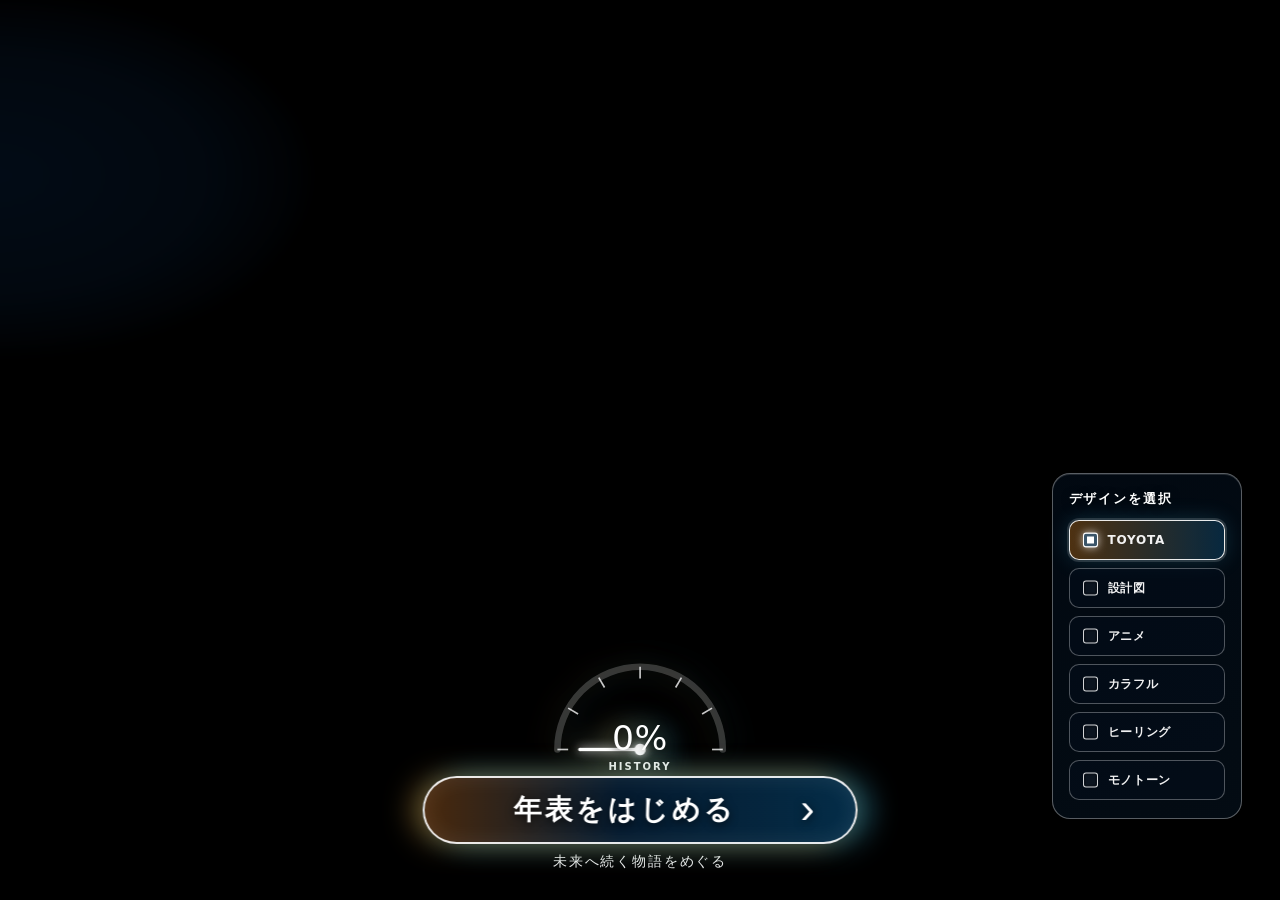
==== commit 9ccb1148: "Add files via upload" ====
--- a/index.html
+++ b/index.html
@@ -11,7 +11,7 @@
   
   <link href="css/base.css?v=1" rel="stylesheet"/>
    <link id="themeStylesheet" href="css/theme-toyota.css?v=1" rel="stylesheet"/>
-  <script defer="" src="script.js?v=opening-v1">
+  <script defer="" src="script.js?v=blueprint-v2-2">
   </script>
  </head>
  <body class="opening-active">
@@ -108,7 +108,8 @@
       <p class="opening-theme-picker__title">デザインを選択</p>
       <div class="opening-theme-options">
         <button class="theme-select-button" type="button" data-theme="toyota">TOYOTA</button>
-        <button class="theme-select-button" type="button" data-theme="anime">アニメ</button>
+        <button class="theme-select-button" type="button" data-theme="blueprint">設計図</button>
+<button class="theme-select-button" type="button" data-theme="anime">アニメ</button>
         <button class="theme-select-button" type="button" data-theme="colorful">カラフル</button>
         <button class="theme-select-button" type="button" data-theme="healing">ヒーリング</button>
         <button class="theme-select-button" type="button" data-theme="monotone">モノトーン</button>
--- a/css/base.css
+++ b/css/base.css
@@ -4051,12 +4051,132 @@
 }
 
 
-/* ===== トップページ：テーマ選択 ===== */
-.opening-theme-picker{width:min(92vw,760px);padding:14px 16px;border:1px solid rgba(255,255,255,.28);border-radius:18px;background:rgba(0,0,0,.34);backdrop-filter:blur(10px);}
-.opening-theme-picker__title{margin:0 0 10px;color:#fff;font-size:14px;font-weight:700;letter-spacing:.12em;text-align:center;text-shadow:0 2px 8px rgba(0,0,0,.55);}
-.opening-theme-options{display:grid;grid-template-columns:repeat(5,minmax(0,1fr));gap:8px;}
-.theme-select-button{min-height:42px;padding:8px;border:1px solid rgba(255,255,255,.36);border-radius:999px;color:#fff;background:rgba(10,10,10,.56);font-weight:700;cursor:pointer;transition:transform .18s ease,border-color .18s ease,box-shadow .18s ease;}
-.theme-select-button:hover{transform:translateY(-2px);}
-.theme-select-button.is-active{border-color:#fff;box-shadow:0 0 0 2px rgba(255,255,255,.24),0 0 22px rgba(255,255,255,.28);}
-.theme-select-button:focus-visible{outline:3px solid rgba(255,255,255,.82);outline-offset:3px;}
-@media(max-width:700px){.opening-theme-options{grid-template-columns:repeat(2,minmax(0,1fr));}.theme-select-button:last-child{grid-column:1/-1;}}
+/* ===== トップページ：右下テーマ選択 ===== */
+.opening-theme-picker {
+  position: absolute;
+  right: clamp(22px, 3vw, 64px);
+  bottom: clamp(74px, 9vh, 132px);
+  z-index: 4;
+  width: clamp(190px, 13vw, 250px);
+  padding: 16px 16px 18px;
+  border: 1px solid rgba(255, 255, 255, .34);
+  border-radius: 18px;
+  background: linear-gradient(145deg, rgba(2, 12, 24, .72), rgba(7, 24, 40, .48));
+  box-shadow: 0 14px 38px rgba(0, 0, 0, .34), inset 0 1px 0 rgba(255, 255, 255, .12);
+  backdrop-filter: blur(11px) saturate(118%);
+  -webkit-backdrop-filter: blur(11px) saturate(118%);
+}
+
+.opening-theme-picker__title {
+  margin: 0 0 12px;
+  color: #fff;
+  font-size: clamp(13px, .82vw, 16px);
+  font-weight: 700;
+  letter-spacing: .14em;
+  text-align: left;
+  text-shadow: 0 2px 8px rgba(0, 0, 0, .62);
+}
+
+.opening-theme-options {
+  display: flex;
+  flex-direction: column;
+  gap: 8px;
+}
+
+.theme-select-button {
+  position: relative;
+  display: flex;
+  min-height: 40px;
+  align-items: center;
+  width: 100%;
+  padding: 8px 12px 8px 38px;
+  border: 1px solid rgba(255, 255, 255, .30);
+  border-radius: 10px;
+  color: rgba(255, 255, 255, .94);
+  background: rgba(5, 15, 27, .52);
+  font: inherit;
+  font-size: clamp(12px, .78vw, 15px);
+  font-weight: 700;
+  letter-spacing: .06em;
+  text-align: left;
+  cursor: pointer;
+  transition: transform .18s ease, border-color .18s ease, background .18s ease, box-shadow .18s ease;
+}
+
+.theme-select-button::before {
+  content: "";
+  position: absolute;
+  left: 13px;
+  top: 50%;
+  width: 13px;
+  height: 13px;
+  transform: translateY(-50%);
+  border: 1.5px solid rgba(255, 255, 255, .82);
+  border-radius: 3px;
+  background: rgba(255, 255, 255, .04);
+  box-shadow: inset 0 0 0 2px rgba(0, 0, 0, .18);
+}
+
+.theme-select-button:hover {
+  transform: translateX(-3px);
+  border-color: rgba(255, 255, 255, .62);
+  background: rgba(15, 35, 54, .70);
+}
+
+.theme-select-button.is-active {
+  border-color: rgba(255, 255, 255, .90);
+  background: linear-gradient(90deg, rgba(111, 67, 18, .70), rgba(9, 48, 75, .80));
+  box-shadow: 0 0 0 2px rgba(255, 255, 255, .14), 0 0 22px rgba(77, 212, 255, .18);
+}
+
+.theme-select-button.is-active::before {
+  background: #fff;
+  box-shadow: inset 0 0 0 3px rgba(16, 48, 72, .82), 0 0 9px rgba(255, 255, 255, .72);
+}
+
+.theme-select-button:focus-visible {
+  outline: 3px solid rgba(255, 255, 255, .88);
+  outline-offset: 3px;
+}
+
+@media (max-height: 780px) {
+  .opening-theme-picker {
+    bottom: 22px;
+    transform: scale(.84);
+    transform-origin: right bottom;
+  }
+}
+
+@media (max-width: 900px) {
+  .opening-theme-picker {
+    right: 14px;
+    bottom: 18px;
+    width: min(42vw, 230px);
+    padding: 12px;
+  }
+
+  .theme-select-button {
+    min-height: 36px;
+    padding-left: 34px;
+  }
+}
+
+@media (max-width: 620px) {
+  .opening-theme-picker {
+    left: 50%;
+    right: auto;
+    bottom: 12px;
+    width: min(92vw, 500px);
+    transform: translateX(-50%);
+  }
+
+  .opening-theme-options {
+    display: grid;
+    grid-template-columns: repeat(2, minmax(0, 1fr));
+  }
+
+  .theme-select-button:last-child {
+    grid-column: 1 / -1;
+  }
+}
+
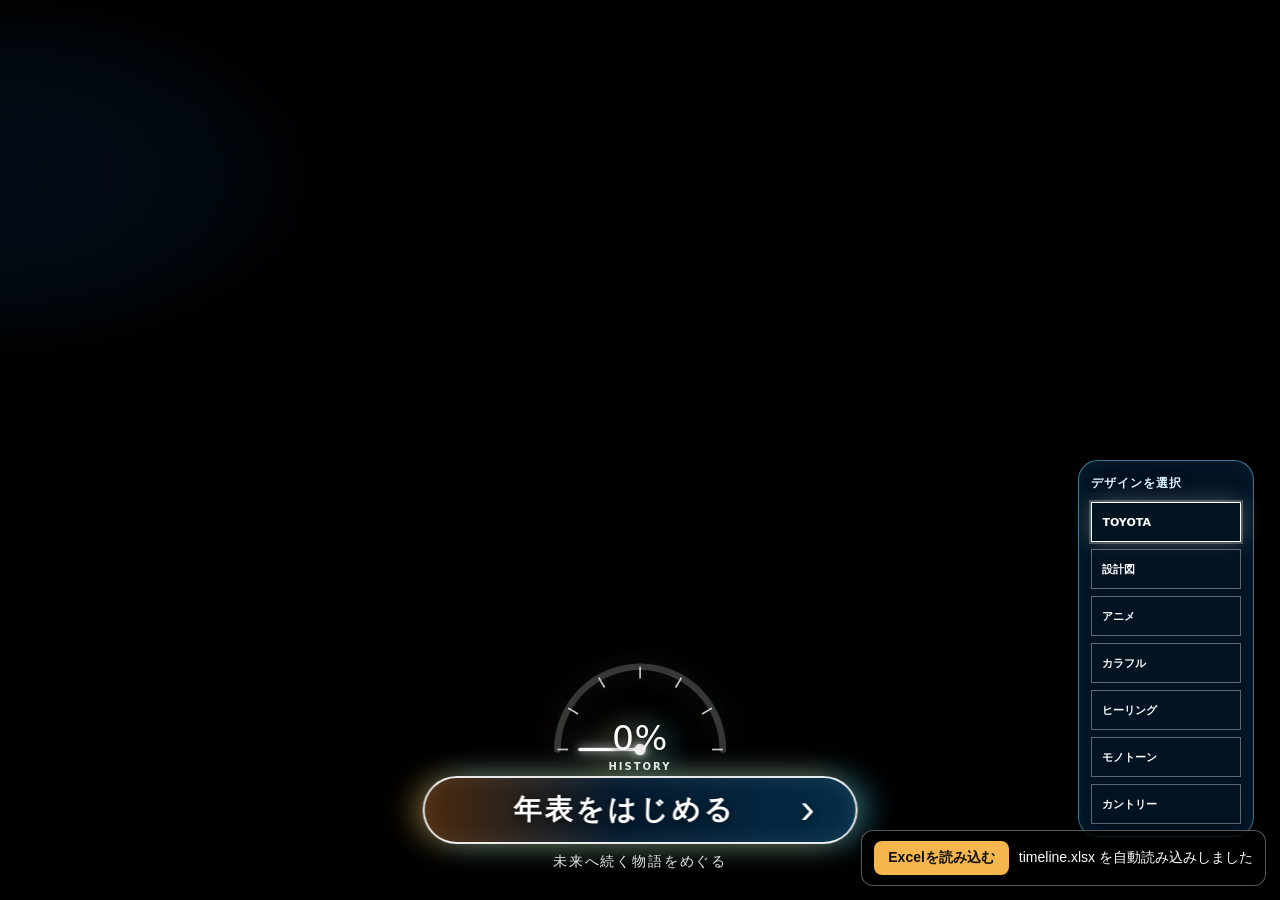
==== commit 610f42ea: "Add files via upload" ====
--- a/index.html
+++ b/index.html
@@ -11,10 +11,82 @@
   
   <link href="css/base.css?v=1" rel="stylesheet"/>
    <link id="themeStylesheet" href="css/theme-toyota.css?v=1" rel="stylesheet"/>
-  <script defer="" src="script.js?v=blueprint-v2-2">
+  <style id="opening-theme-position-override">
+   /* オープニング画面：デザイン選択を以前の右下・縦型位置へ戻す */
+   #openingPage > .opening-theme-picker {
+     position: absolute !important;
+     right: clamp(18px, 2vw, 36px) !important;
+     bottom: clamp(58px, 7vh, 86px) !important;
+     left: auto !important;
+     top: auto !important;
+     width: clamp(176px, 12.5vw, 210px) !important;
+     max-width: none !important;
+     margin: 0 !important;
+     padding: 14px 12px 12px !important;
+     border: 1px solid rgba(106, 210, 255, .52) !important;
+     border-radius: 20px !important;
+     background: rgba(4, 22, 38, .86) !important;
+     box-shadow: 0 14px 34px rgba(0, 0, 0, .42), inset 0 0 22px rgba(68, 194, 255, .07) !important;
+     backdrop-filter: blur(10px) !important;
+     transform: none !important;
+     translate: none !important;
+     z-index: 120 !important;
+   }
+
+   #openingPage > .opening-theme-picker .opening-theme-picker__title {
+     margin: 0 0 10px !important;
+     text-align: left !important;
+     font-size: clamp(12px, .9vw, 15px) !important;
+     letter-spacing: .08em !important;
+     color: #d9f5ff !important;
+   }
+
+   #openingPage > .opening-theme-picker .opening-theme-options {
+     display: grid !important;
+     grid-template-columns: 1fr !important;
+     grid-auto-flow: row !important;
+     gap: 7px !important;
+     width: 100% !important;
+   }
+
+   #openingPage > .opening-theme-picker .theme-select-button,
+   #openingPage > .opening-theme-picker .theme-select-button:last-child {
+     grid-column: auto !important;
+     width: 100% !important;
+     min-width: 0 !important;
+     min-height: 40px !important;
+     padding: 7px 10px !important;
+     border-radius: 0 !important;
+     text-align: left !important;
+     font-size: clamp(11px, .82vw, 14px) !important;
+     background: rgba(3, 20, 34, .72) !important;
+   }
+
+   @media (max-width: 900px), (max-height: 720px) {
+     #openingPage > .opening-theme-picker {
+       right: 14px !important;
+       bottom: 68px !important;
+       width: 168px !important;
+       padding: 11px 10px !important;
+     }
+     #openingPage > .opening-theme-picker .theme-select-button,
+     #openingPage > .opening-theme-picker .theme-select-button:last-child {
+       min-height: 34px !important;
+       padding: 5px 8px !important;
+     }
+   }
+  </style>
+<script defer="" src="script.js?v=bgm-excel-v1">
   </script>
  </head>
  <body class="opening-active">
+  <audio id="bgm" preload="auto"></audio>
+  <div class="offline-excel-panel" aria-label="オフラインExcel読込">
+    <button id="offlineExcelButton" type="button">Excelを読み込む</button>
+    <input id="offlineExcelInput" type="file" accept=".xlsx,application/vnd.openxmlformats-officedocument.spreadsheetml.sheet" hidden>
+    <span id="offlineExcelStatus">Excel読込待ち</span>
+  </div>
+
 
   <!-- ======================================================
        デジタル年表 オープニング
@@ -87,6 +159,7 @@
       </div>
     </div>
 
+
     <button
       id="openingStartButton"
       class="opening-start-button"
@@ -104,17 +177,20 @@
     </p>
   </div>
 
-    <section class="opening-theme-picker" aria-label="デザインテーマ選択">
-      <p class="opening-theme-picker__title">デザインを選択</p>
-      <div class="opening-theme-options">
-        <button class="theme-select-button" type="button" data-theme="toyota">TOYOTA</button>
-        <button class="theme-select-button" type="button" data-theme="blueprint">設計図</button>
-<button class="theme-select-button" type="button" data-theme="anime">アニメ</button>
-        <button class="theme-select-button" type="button" data-theme="colorful">カラフル</button>
-        <button class="theme-select-button" type="button" data-theme="healing">ヒーリング</button>
-        <button class="theme-select-button" type="button" data-theme="monotone">モノトーン</button>
-      </div>
-    </section>
+  <section class="opening-theme-picker" aria-label="デザインテーマ選択">
+    <p class="opening-theme-picker__title">デザインを選択</p>
+    <div class="opening-theme-options">
+      <button class="theme-select-button" type="button" data-theme="toyota">TOYOTA</button>
+      <button class="theme-select-button" type="button" data-theme="blueprint">設計図</button>
+      <button class="theme-select-button" type="button" data-theme="anime">アニメ</button>
+      <button class="theme-select-button" type="button" data-theme="colorful">カラフル</button>
+      <button class="theme-select-button" type="button" data-theme="healing">ヒーリング</button>
+      <button class="theme-select-button" type="button" data-theme="monotone">モノトーン</button>
+      <button class="theme-select-button" type="button" data-theme="country">カントリー</button>
+      
+
+    </div>
+  </section>
 </section>
   <main class="page">
    <header class="header">
--- a/css/base.css
+++ b/css/base.css
@@ -4051,132 +4051,200 @@
 }
 
 
-/* ===== トップページ：右下テーマ選択 ===== */
+/* ===== トップページ：テーマ選択 ===== */
+.opening-theme-picker{width:min(92vw,760px);padding:14px 16px;border:1px solid rgba(255,255,255,.28);border-radius:18px;background:rgba(0,0,0,.34);backdrop-filter:blur(10px);}
+.opening-theme-picker__title{margin:0 0 10px;color:#fff;font-size:14px;font-weight:700;letter-spacing:.12em;text-align:center;text-shadow:0 2px 8px rgba(0,0,0,.55);}
+.opening-theme-options{display:grid;grid-template-columns:repeat(5,minmax(0,1fr));gap:8px;}
+.theme-select-button{min-height:42px;padding:8px;border:1px solid rgba(255,255,255,.36);border-radius:999px;color:#fff;background:rgba(10,10,10,.56);font-weight:700;cursor:pointer;transition:transform .18s ease,border-color .18s ease,box-shadow .18s ease;}
+.theme-select-button:hover{transform:translateY(-2px);}
+.theme-select-button.is-active{border-color:#fff;box-shadow:0 0 0 2px rgba(255,255,255,.24),0 0 22px rgba(255,255,255,.28);}
+.theme-select-button:focus-visible{outline:3px solid rgba(255,255,255,.82);outline-offset:3px;}
+@media(max-width:700px){.opening-theme-options{grid-template-columns:repeat(2,minmax(0,1fr));}.theme-select-button:last-child{grid-column:1/-1;}}
+
+
+/* ===== Excel編集・オフライン確認対応 ===== */
+:root{
+  --excel-content-font-size:22px;
+  --excel-title-font-size:34px;
+  --excel-year-font-size:64px;
+  --excel-caption-font-size:18px;
+}
+.content-text{font-size:var(--excel-content-font-size) !important;line-height:1.5;}
+#selectedTitle{font-size:var(--excel-title-font-size) !important;}
+#selectedYear{font-size:var(--excel-year-font-size) !important;}
+.image-block figcaption{font-size:var(--excel-caption-font-size) !important;}
+.offline-excel-panel{position:fixed;right:14px;bottom:14px;z-index:99999;display:flex;align-items:center;gap:10px;max-width:min(640px,calc(100vw - 28px));padding:10px 12px;border:1px solid rgba(255,255,255,.35);border-radius:12px;background:rgba(0,0,0,.84);box-shadow:0 8px 24px rgba(0,0,0,.4);color:#fff;font-family:Meiryo,sans-serif;font-size:14px;}
+.offline-excel-panel button{padding:8px 14px;border:0;border-radius:8px;background:#f5b74d;color:#111;font-weight:700;cursor:pointer;white-space:nowrap;}
+.offline-excel-panel span{overflow:hidden;text-overflow:ellipsis;white-space:nowrap;}
+.offline-excel-panel .is-error{color:#ff9d9d;}
+@media (max-width:700px){.offline-excel-panel{left:8px;right:8px;bottom:8px;font-size:12px;}}
+/* トップ画面：デザイン選択を右下へ固定 */
 .opening-theme-picker {
   position: absolute;
-  right: clamp(22px, 3vw, 64px);
-  bottom: clamp(74px, 9vh, 132px);
-  z-index: 4;
-  width: clamp(190px, 13vw, 250px);
-  padding: 16px 16px 18px;
-  border: 1px solid rgba(255, 255, 255, .34);
-  border-radius: 18px;
-  background: linear-gradient(145deg, rgba(2, 12, 24, .72), rgba(7, 24, 40, .48));
-  box-shadow: 0 14px 38px rgba(0, 0, 0, .34), inset 0 1px 0 rgba(255, 255, 255, .12);
-  backdrop-filter: blur(11px) saturate(118%);
-  -webkit-backdrop-filter: blur(11px) saturate(118%);
-}
-
-.opening-theme-picker__title {
-  margin: 0 0 12px;
-  color: #fff;
-  font-size: clamp(13px, .82vw, 16px);
-  font-weight: 700;
-  letter-spacing: .14em;
-  text-align: left;
-  text-shadow: 0 2px 8px rgba(0, 0, 0, .62);
-}
-
-.opening-theme-options {
-  display: flex;
-  flex-direction: column;
-  gap: 8px;
-}
-
-.theme-select-button {
-  position: relative;
-  display: flex;
-  min-height: 40px;
-  align-items: center;
-  width: 100%;
-  padding: 8px 12px 8px 38px;
-  border: 1px solid rgba(255, 255, 255, .30);
-  border-radius: 10px;
-  color: rgba(255, 255, 255, .94);
-  background: rgba(5, 15, 27, .52);
-  font: inherit;
-  font-size: clamp(12px, .78vw, 15px);
-  font-weight: 700;
-  letter-spacing: .06em;
-  text-align: left;
-  cursor: pointer;
-  transition: transform .18s ease, border-color .18s ease, background .18s ease, box-shadow .18s ease;
-}
-
-.theme-select-button::before {
-  content: "";
-  position: absolute;
-  left: 13px;
-  top: 50%;
-  width: 13px;
-  height: 13px;
-  transform: translateY(-50%);
-  border: 1.5px solid rgba(255, 255, 255, .82);
-  border-radius: 3px;
-  background: rgba(255, 255, 255, .04);
-  box-shadow: inset 0 0 0 2px rgba(0, 0, 0, .18);
-}
-
-.theme-select-button:hover {
-  transform: translateX(-3px);
-  border-color: rgba(255, 255, 255, .62);
-  background: rgba(15, 35, 54, .70);
-}
-
-.theme-select-button.is-active {
-  border-color: rgba(255, 255, 255, .90);
-  background: linear-gradient(90deg, rgba(111, 67, 18, .70), rgba(9, 48, 75, .80));
-  box-shadow: 0 0 0 2px rgba(255, 255, 255, .14), 0 0 22px rgba(77, 212, 255, .18);
-}
-
-.theme-select-button.is-active::before {
-  background: #fff;
-  box-shadow: inset 0 0 0 3px rgba(16, 48, 72, .82), 0 0 9px rgba(255, 255, 255, .72);
-}
-
-.theme-select-button:focus-visible {
-  outline: 3px solid rgba(255, 255, 255, .88);
-  outline-offset: 3px;
-}
-
-@media (max-height: 780px) {
-  .opening-theme-picker {
-    bottom: 22px;
-    transform: scale(.84);
-    transform-origin: right bottom;
-  }
-}
-
-@media (max-width: 900px) {
-  .opening-theme-picker {
-    right: 14px;
-    bottom: 18px;
-    width: min(42vw, 230px);
-    padding: 12px;
-  }
-
-  .theme-select-button {
-    min-height: 36px;
-    padding-left: 34px;
-  }
-}
-
-@media (max-width: 620px) {
-  .opening-theme-picker {
-    left: 50%;
-    right: auto;
-    bottom: 12px;
-    width: min(92vw, 500px);
-    transform: translateX(-50%);
-  }
-
-  .opening-theme-options {
-    display: grid;
-    grid-template-columns: repeat(2, minmax(0, 1fr));
-  }
-
-  .theme-select-button:last-child {
-    grid-column: 1 / -1;
-  }
-}
-
+  right: clamp(20px, 3vw, 60px);
+  bottom: clamp(20px, 3vh, 50px);
+  left: auto;
+  top: auto;
+  z-index: 20;
+  margin: 0;
+}
+/* トップ画面：デザイン選択を画面右下へ固定 */
+#openingPage > .opening-theme-picker {
+  position:absolute !important;
+  right:clamp(24px, 3vw, 56px) !important;
+  bottom:clamp(92px, 11vh, 126px) !important;
+  left:auto !important;
+  top:auto !important;
+  width:min(48vw, 760px) !important;
+  max-width:calc(100vw - 48px) !important;
+  margin:0 !important;
+  transform:none !important;
+  z-index:50 !important;
+}
+@media (max-width:900px){
+  #openingPage > .opening-theme-picker{
+    right:16px !important;
+    bottom:92px !important;
+    width:min(720px, calc(100vw - 32px)) !important;
+  }
+}
+
+/* ===== トップ画面：デザイン選択を以前の縦配列へ戻す ===== */
+#openingPage > .opening-theme-picker {
+  right: 28px !important;
+  bottom: 92px !important;
+  width: 190px !important;
+  max-width: calc(100vw - 56px) !important;
+  padding: 12px !important;
+}
+
+#openingPage > .opening-theme-picker .opening-theme-picker__title {
+  margin: 0 0 8px !important;
+  text-align: center !important;
+}
+
+#openingPage > .opening-theme-picker .opening-theme-options {
+  display: grid !important;
+  grid-template-columns: 1fr !important;
+  gap: 7px !important;
+}
+
+#openingPage > .opening-theme-picker .theme-select-button,
+#openingPage > .opening-theme-picker .theme-select-button:last-child {
+  width: 100% !important;
+  min-height: 38px !important;
+  grid-column: auto !important;
+}
+
+@media (max-width: 700px) {
+  #openingPage > .opening-theme-picker {
+    right: 12px !important;
+    bottom: 84px !important;
+    width: 170px !important;
+  }
+}
+
+
+/* ===== 最終配置：トップ画面のテーマ選択は右端中央・縦型 ===== */
+#openingPage > .opening-theme-picker{
+  top:50% !important;
+  right:clamp(14px,1.6vw,28px) !important;
+  bottom:auto !important;
+  left:auto !important;
+  width:clamp(132px,10vw,158px) !important;
+  transform:translateY(-42%) !important;
+}
+#openingPage > .opening-theme-picker .opening-theme-options{
+  display:flex !important;
+  flex-direction:column !important;
+  grid-template-columns:none !important;
+  gap:6px !important;
+}
+
+/* ===== 最終配置：デザイン選択を右端の下段へ配置 ===== */
+#openingPage > .opening-theme-picker{
+  position:absolute !important;
+  top:auto !important;
+  right:clamp(10px,1.2vw,20px) !important;
+  bottom:clamp(96px,10vh,118px) !important;
+  left:auto !important;
+  width:clamp(132px,9.5vw,150px) !important;
+  max-width:150px !important;
+  padding:9px !important;
+  margin:0 !important;
+  transform:none !important;
+  z-index:60 !important;
+  border-radius:14px !important;
+  background:rgba(0,0,0,.42) !important;
+  backdrop-filter:blur(7px) !important;
+}
+
+#openingPage > .opening-theme-picker .opening-theme-picker__title{
+  margin:0 0 6px !important;
+  font-size:11px !important;
+  letter-spacing:.06em !important;
+  white-space:nowrap !important;
+}
+
+#openingPage > .opening-theme-picker .opening-theme-options{
+  display:flex !important;
+  flex-direction:column !important;
+  grid-template-columns:none !important;
+  gap:5px !important;
+}
+
+#openingPage > .opening-theme-picker .theme-select-button,
+#openingPage > .opening-theme-picker .theme-select-button:last-child{
+  width:100% !important;
+  min-height:30px !important;
+  height:30px !important;
+  padding:3px 7px !important;
+  font-size:12px !important;
+  line-height:1 !important;
+  grid-column:auto !important;
+}
+
+@media (max-width:900px){
+  #openingPage > .opening-theme-picker{
+    right:8px !important;
+    bottom:86px !important;
+    width:128px !important;
+    max-width:128px !important;
+  }
+}
+
+
+/* =========================================================
+   FINAL OVERRIDE: オープニングのデザイン選択
+   以前の右下・縦型パネル位置へ戻す
+   ========================================================= */
+#openingPage > .opening-theme-picker{
+  position:absolute !important;
+  right:clamp(18px,2vw,36px) !important;
+  bottom:clamp(58px,7vh,86px) !important;
+  left:auto !important;
+  top:auto !important;
+  width:clamp(176px,12.5vw,210px) !important;
+  max-width:none !important;
+  margin:0 !important;
+  padding:14px 12px 12px !important;
+  transform:none !important;
+  translate:none !important;
+  z-index:120 !important;
+}
+#openingPage > .opening-theme-picker .opening-theme-options{
+  display:grid !important;
+  grid-template-columns:1fr !important;
+  grid-auto-flow:row !important;
+  gap:7px !important;
+  width:100% !important;
+}
+#openingPage > .opening-theme-picker .theme-select-button,
+#openingPage > .opening-theme-picker .theme-select-button:last-child{
+  grid-column:auto !important;
+  width:100% !important;
+  min-width:0 !important;
+  min-height:40px !important;
+  padding:7px 10px !important;
+  text-align:left !important;
+}
